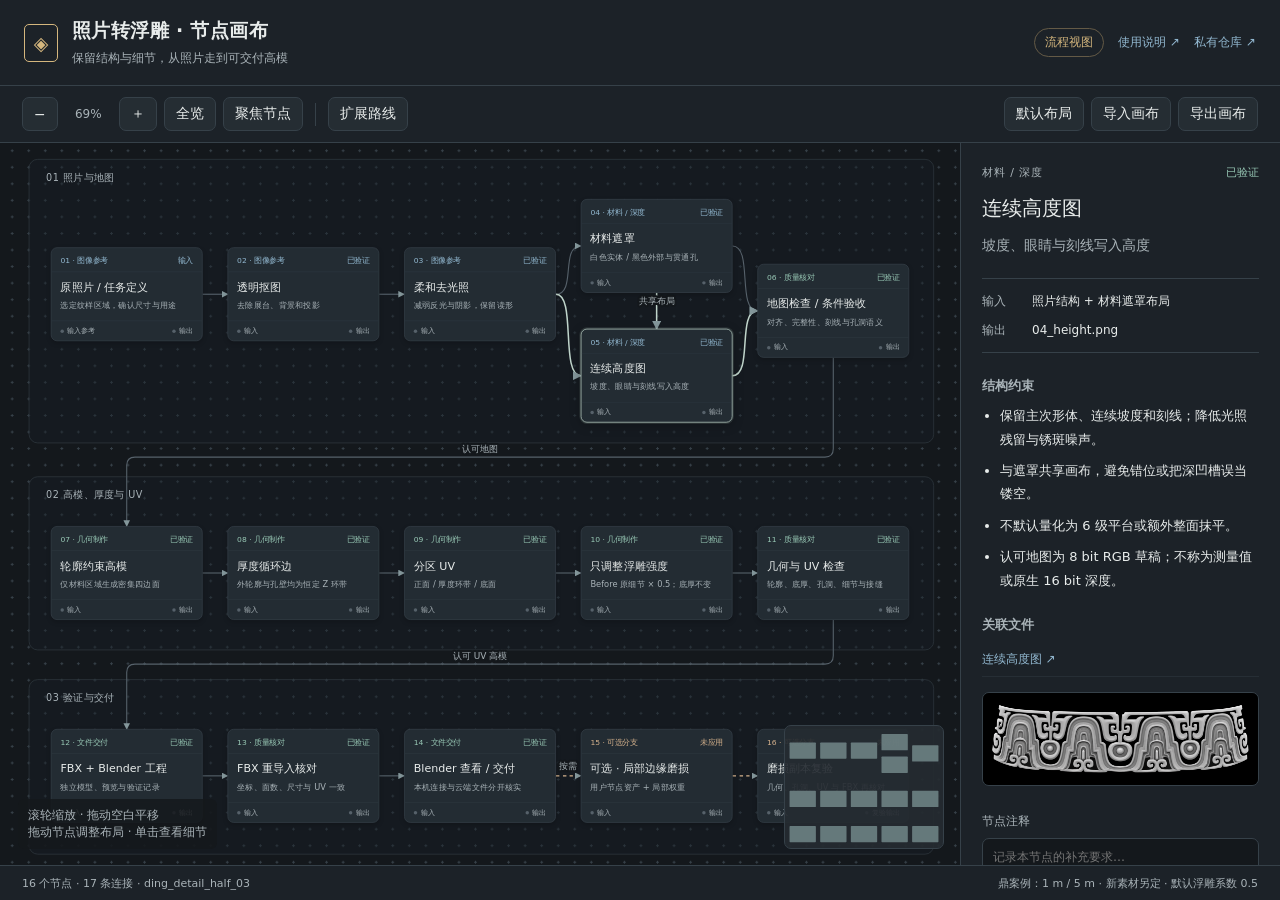
==== canvas/index.html @ 5a6e766a "Add editable node canvas for the ornament workflow" ====
<!doctype html>
<html lang="zh-CN">
<head>
<meta charset="utf-8">
<meta name="viewport" content="width=device-width,initial-scale=1">
<title>照片转浮雕 · 节点画布</title>
<style>
:root{color-scheme:dark;--bg:#14181c;--panel:#1c2228;--card:#232c33;--line:#56616a;--text:#e8eceb;--muted:#a9b3b8;--border:#364149;--accent:#d5b77e;--image:#92b8d0;--mesh:#98c8b5;--optional:#d4b18c;--focus:#bfd4ca;font-family:Inter,"Microsoft YaHei",system-ui,sans-serif;font-size:14px}
*{box-sizing:border-box}body{margin:0;background:var(--bg);color:var(--text)}button,input,textarea{font:inherit}button,a,input,textarea{outline-offset:4px}button{color:inherit;cursor:pointer;background:#252d33;border:1px solid var(--border);border-radius:7px;min-height:34px;padding:6px 11px}button:hover{background:#34414a}button:disabled{opacity:.45;cursor:default}button.active{color:var(--bg);background:var(--accent);border-color:var(--accent)}a{color:var(--image);text-decoration:none}a:hover{text-decoration:underline}h1,h2,h3,p{margin:0}h1{font-size:19px;font-weight:600;letter-spacing:.02em}h2{font-size:20px;font-weight:500;line-height:1.5}h3{font-size:13px;font-weight:600;color:var(--muted);margin:24px 0 9px}header{min-height:84px;padding:18px 24px;display:flex;align-items:center;justify-content:space-between;gap:20px;border-bottom:1px solid var(--border);background:var(--panel)}.identity{display:flex;align-items:center;gap:14px}.mark{width:34px;height:38px;border:1px solid var(--accent);display:grid;place-items:center;color:var(--accent);font-size:19px;border-radius:5px}.subtitle{margin-top:6px;font-size:12px;color:var(--muted)}.header-links{display:flex;gap:14px;align-items:center;font-size:12px}.mode{color:var(--accent);border:1px solid #645a46;border-radius:20px;padding:5px 10px;white-space:nowrap}.tools{min-height:57px;border-bottom:1px solid var(--border);display:flex;gap:9px;align-items:center;justify-content:space-between;padding:10px 22px;background:var(--panel);flex-wrap:wrap}.toolset{display:flex;gap:7px;align-items:center}.zoom-value{font-variant-numeric:tabular-nums;min-width:47px;text-align:center;color:var(--muted);font-size:12px}.separator{height:23px;width:1px;background:var(--border);margin:0 5px}.legend{display:flex;gap:14px;font-size:12px;color:var(--muted)}.legend span{display:flex;align-items:center;gap:6px}.dot{width:6px;height:6px;border-radius:50%;background:var(--mesh)}.dot.image{background:var(--image)}.dot.optional{background:var(--optional)}main{display:grid;grid-template-columns:minmax(0,1fr) 320px;height:calc(100dvh - 176px);min-height:450px}.viewport{position:relative;overflow:hidden;background-color:var(--bg);background-image:radial-gradient(#364048 1px,transparent 1px);background-size:24px 24px;touch-action:none;cursor:grab}.viewport.panning{cursor:grabbing}.world{position:absolute;left:0;top:0;transform-origin:0 0}.groups,.nodes{position:absolute;inset:0;pointer-events:none}.group{position:absolute;border:1px solid #313a41;border-radius:13px;background:#18202666;pointer-events:none}.group label{position:absolute;left:24px;top:18px;color:var(--muted);letter-spacing:.06em;font-size:14px;font-weight:500}.group[data-scope=future]{border-style:dashed}.edges{overflow:visible;position:absolute;inset:0;pointer-events:none}.edge{fill:none;stroke:var(--line);stroke-width:1.6}.edge.selected{stroke:var(--focus);stroke-width:2.2}.edge.optional{stroke-dasharray:5 5;stroke:var(--optional)}.edge-label{font-size:13px;fill:var(--muted);paint-order:stroke;stroke:var(--bg);stroke-width:6;stroke-linejoin:round}.node{position:absolute;background:var(--card);border:1px solid var(--border);border-radius:9px;pointer-events:auto;cursor:grab;box-shadow:0 3px 8px #0003;user-select:none;overflow:hidden;display:flex;flex-direction:column}.node:hover{border-color:#72838d}.node.selected{border-color:var(--focus);box-shadow:0 0 0 2px #b4d3c324,0 4px 16px #0004}.node:focus-visible{outline:2px solid var(--accent)}.node.dragging{cursor:grabbing}.node-top{display:flex;justify-content:space-between;align-items:center;gap:8px;padding:11px 13px 8px;color:var(--image);font-size:11px;border-bottom:1px solid #3a475055}.node[data-category=mesh] .node-top,.node[data-category=delivery] .node-top,.node[data-category=check] .node-top{color:var(--mesh)}.node[data-category=optional] .node-top{color:var(--optional)}.node[data-category=future] .node-top{color:var(--muted)}.node-title{padding:11px 13px 0;font-size:16px;line-height:1.4;font-weight:500;white-space:nowrap;overflow:hidden;text-overflow:ellipsis}.node-summary{font-size:12px;line-height:1.55;color:var(--muted);padding:6px 13px 11px;overflow:hidden;display:-webkit-box;-webkit-line-clamp:2;-webkit-box-orient:vertical}.ports{margin-top:auto;padding:7px 13px;display:flex;justify-content:space-between;font-size:10px;color:var(--muted);border-top:1px solid #3a475055}.ports span:before{content:"";width:5px;height:5px;display:inline-block;background:var(--line);border-radius:50%;margin-right:5px}.board-hint{position:absolute;bottom:16px;left:18px;font-size:12px;color:var(--muted);padding:8px 10px;background:#14181cd9;border-radius:6px;pointer-events:none}.minimap{position:absolute;bottom:16px;right:16px;width:160px;height:124px;border:1px solid var(--border);border-radius:7px;background:#1c2228e8;cursor:crosshair;overflow:hidden}.minimap svg{width:100%;height:100%}.mini-node{fill:#72898a;opacity:.8}.mini-rect{fill:#e8eceb0a;stroke:var(--accent);stroke-width:3}.empty{display:none;position:absolute;inset:20%;align-items:center;justify-content:center;font-size:16px;color:var(--muted)}aside{border-left:1px solid var(--border);background:var(--panel);overflow:auto;padding:22px 21px}.panel-header{display:flex;align-items:center;justify-content:space-between;gap:10px;margin-bottom:13px}.panel-overline{font-size:11px;letter-spacing:.08em;color:var(--muted)}.panel-status{font-size:11px;color:var(--mesh)}.panel-summary{margin-top:10px;color:var(--muted);line-height:1.75}.io{margin-top:20px;padding:12px 0;border-top:1px solid var(--border);border-bottom:1px solid var(--border);display:grid;grid-template-columns:38px 1fr;gap:9px 12px;font-size:12px;line-height:1.7}.io dt{color:var(--muted)}.io dd{margin:0}.rules{margin:0;padding-left:18px;font-size:13px;line-height:1.8}.rules li+li{margin-top:8px}.params{display:grid;grid-template-columns:1fr auto;gap:10px 12px;font-size:12px;line-height:1.4}.params span:nth-child(odd){color:var(--muted)}.params span:nth-child(even){font-variant-numeric:tabular-nums}.command{width:100%;padding:12px;background:var(--bg);border:1px solid var(--border);border-radius:7px;white-space:pre-wrap;overflow-wrap:anywhere;font:11px/1.7 ui-monospace,Consolas,monospace;color:var(--text)}.copy{margin-top:8px;width:100%;font-size:12px}.asset{display:block;font-size:12px;padding:8px 0;border-bottom:1px solid #36414966}.preview{margin-top:15px;width:100%;max-height:180px;object-fit:contain;background:var(--bg);border:1px solid var(--border);border-radius:7px}.note-label{display:block;margin-top:24px;color:var(--muted);font-size:12px}.note{width:100%;min-height:75px;padding:9px 10px;margin-top:8px;border:1px solid var(--border);border-radius:7px;background:var(--bg);color:var(--text);resize:vertical;line-height:1.6;font-size:12px}.local-hint{font-size:11px;color:var(--muted);line-height:1.6;margin-top:7px}footer{height:35px;display:flex;justify-content:space-between;align-items:center;padding:0 22px;color:var(--muted);border-top:1px solid var(--border);font-size:11px;background:var(--panel);gap:14px}.toast{position:fixed;bottom:50px;left:50%;transform:translateX(-50%);padding:10px 18px;border-radius:7px;background:var(--text);color:var(--bg);font-size:12px;z-index:20;display:none}.mobile-panel-toggle{display:none}.hidden{display:none!important}.error{color:#efbdac}
@media(max-width:1000px){main{grid-template-columns:minmax(0,1fr) 285px}.tools{padding:10px 14px}.legend{display:none}header{padding:16px}.header-links>a{display:none}}
@media(max-width:720px){h1{font-size:17px}.subtitle{max-width:270px;line-height:1.6}.mode{display:none}header{min-height:90px}.tools{gap:8px}.toolset{gap:5px;flex-wrap:wrap}.toolset button{padding:5px 9px;font-size:12px}.separator{margin:0 1px}.mobile-panel-toggle{display:block}main{display:block;height:calc(100dvh - 220px);min-height:420px}.viewport{height:100%}aside{display:none;position:fixed;right:0;top:145px;bottom:35px;z-index:10;width:min(320px,90vw);box-shadow:-10px 0 25px #0005}body.show-panel aside{display:block}.minimap{width:120px;height:92px}.board-hint{max-width:175px;font-size:11px;bottom:12px;left:12px}footer span:last-child{display:none}}
</style>
<style>
body{height:100dvh;display:flex;flex-direction:column;overflow:hidden}header,.tools,footer{flex-shrink:0}main{position:relative;flex:1;height:auto;min-height:0}
@media(max-width:720px){main{height:auto;min-height:0}aside{position:absolute;top:0;bottom:0}}
</style>
</head>
<body>
<header>
  <div class="identity"><div class="mark" aria-hidden="true">◈</div><div><h1>照片转浮雕 · 节点画布</h1><p class="subtitle">保留结构与细节，从照片走到可交付高模</p></div></div>
  <div class="header-links"><span class="mode">流程视图</span><a href="../README.md">使用说明 ↗</a><a href="https://github.com/42-ghx/photo-to-ornament-workflow" target="_blank" rel="noopener">私有仓库 ↗</a></div>
</header>
<div class="tools">
  <div class="toolset"><button id="zoom-out" aria-label="缩小">−</button><output class="zoom-value" id="zoom">100%</output><button id="zoom-in" aria-label="放大">＋</button><button id="fit">全览</button><button id="focus">聚焦节点</button><span class="separator"></span><button id="future" aria-pressed="false">扩展路线</button></div>
  <div class="toolset"><button id="default-layout">默认布局</button><button id="import">导入画布</button><button id="export-canvas">导出画布</button><button class="mobile-panel-toggle" id="panel-toggle" aria-expanded="false">节点详情</button></div>
</div>
<main>
 <section id="viewport" class="viewport" aria-label="工作流节点画布，可拖动节点，滚轮缩放，拖动画布平移" tabindex="0">
   <div id="world" class="world"><div id="groups" class="groups"></div><svg id="edges" class="edges" width="1800" height="1200" aria-label="步骤之间的依赖关系"><defs><marker id="arrow" viewBox="0 0 8 8" refX="7" refY="4" markerWidth="6" markerHeight="6" orient="auto-start-reverse"><path d="M 0 0 L 8 4 L 0 8 z" fill="#84979b"/></marker></defs><g id="edge-paths"></g></svg><div id="nodes" class="nodes"></div></div>
   <div class="board-hint">滚轮缩放 · 拖动空白平移<br>拖动节点调整布局 · 单击查看细节</div>
   <div class="minimap" id="minimap" aria-label="画布缩略图，点击定位"><svg id="mini-svg" viewBox="0 0 1400 1060" aria-hidden="true"></svg></div>
 </section>
 <aside aria-label="所选节点详情"><div id="details"></div><label class="note-label" for="note">节点注释</label><textarea id="note" class="note" placeholder="记录本节点的补充要求…"></textarea><p class="local-hint">布局与注释仅保存在当前浏览器。导出 .canvas 后可在支持 JSON Canvas 的工具中编辑；不会自动提交或运行模型。</p></aside>
</main>
<footer><span id="counts">节点画布</span><span>鼎案例：1 m / 5 m · 新素材另定 · 默认浮雕系数 0.5</span></footer>
<div class="toast" id="toast" role="status" aria-live="polite"></div>
<input id="import-file" type="file" accept=".canvas,.json,application/json" hidden>
<script id="workflow-data" type="application/json">{"schema_version":"1.0","title":"照片 → 镂空纹样高模","accepted_state":"ding_detail_half_03","case_note":"鼎案例：1 m / 5 m；新素材的尺寸与观看距离另定","groups":[{"id":"image-group","label":"01  照片与地图","x":12,"y":0,"width":1312,"height":412},{"id":"mesh-group","label":"02  高模、厚度与 UV","x":12,"y":460,"width":1312,"height":252},{"id":"delivery-group","label":"03  验证与交付","x":12,"y":754,"width":1312,"height":254},{"id":"future-group","label":"扩展路线 · 尚需单独验收","x":1370,"y":0,"width":280,"height":1008,"scope":"future"}],"nodes":[{"id":"photo","title":"原照片 / 任务定义","summary":"选定纹样区域，确认尺寸与用途","category":"image","status":"输入","x":44,"y":128,"width":220,"height":136,"input":"器物照片、尺寸、观看距离、背面要求","output":"结构依据与本次制作范围","rules":["本流程交付独立纹样浮雕，不等同于整件器物重建。","鼎案例宽 1 m、观看 5 m；新素材另定参数。","单张照片不能准确测出隐藏面或考古深度。"],"params":[["案例宽度","1 m"],["观看距离","5 m"],["最终版本","ding_detail_half_03"]],"assets":[["鼎案例原照片","cases/ding/source_photo.png"]],"preview":"cases/ding/source_photo.png"},{"id":"cutout","title":"透明抠图","summary":"去除展台、背景和投影","category":"image","status":"已验证","x":300,"y":128,"width":220,"height":136,"input":"原照片","output":"透明背景参考 PNG","rules":["保持可见结构、视角、真实开口与轮廓。","使用当前任务实际可用的图像编辑工具。"],"assets":[["认可抠图","cases/ding/maps/01_cutout.png"],["图像提示词",".agents/skills/photo-to-ornament/references/ding_prompts.json"]],"preview":"cases/ding/maps/01_cutout.png"},{"id":"delight","title":"柔和去光照","summary":"减弱反光与阴影，保留读形","category":"image","status":"已验证","x":556,"y":128,"width":220,"height":136,"input":"抠图参考","output":"弱光照结构参考 PNG","rules":["不能将博物馆灯光、锈色或 AO 直接解释为深度。","保留读形明暗，不宣称为测量反照率。"],"assets":[["认可去光照参考","cases/ding/maps/02_soft_delight.png"]],"preview":"cases/ding/maps/02_soft_delight.png"},{"id":"mask","title":"材料遮罩","summary":"白色实体 / 黑色外部与贯通孔","category":"map","status":"已验证","x":812,"y":58,"width":220,"height":136,"input":"原照片 + 弱光照参考","output":"03_material_mask.png","rules":["遮罩只定义材料存在，不用来删除刻线、眼眶或凹槽。","指定镂空是装饰重建选择，不声称照片本身存在这些贯通孔。","保持完整轮廓、连接与必要支撑，不添加矩形背板。"],"assets":[["材料遮罩","cases/ding/maps/03_material_mask.png"]],"preview":"cases/ding/maps/03_material_mask.png"},{"id":"height","title":"连续高度图","summary":"坡度、眼睛与刻线写入高度","category":"map","status":"已验证","x":812,"y":246,"width":220,"height":136,"input":"照片结构 + 材料遮罩布局","output":"04_height.png","rules":["保留主次形体、连续坡度和刻线；降低光照残留与锈斑噪声。","与遮罩共享画布，避免错位或把深凹槽误当镂空。","不默认量化为 6 级平台或额外整面抹平。","认可地图为 8 bit RGB 草稿；不称为测量值或原生 16 bit 深度。"],"assets":[["连续高度图","cases/ding/maps/04_height.png"]],"preview":"cases/ding/maps/04_height.png"},{"id":"map-check","title":"地图检查 / 条件验收","summary":"对齐、完整性、刻线与孔洞语义","category":"check","status":"已验证","x":1068,"y":152,"width":220,"height":136,"input":"材料遮罩 + 连续高度图","output":"可用于几何采样的认可地图","rules":["检查眼睛等关键特征在参考观看距离可读。","用户要求先看图时停在此处；已要求建模时直接继续。","新素材按原图重新分析，不套用鼎的具体纹样形状。"],"assets":[["工作原则",".agents/skills/photo-to-ornament/SKILL.md"]]},{"id":"highpoly","title":"轮廓约束高模","summary":"仅材料区域生成密集四边面","category":"mesh","status":"已验证","x":44,"y":532,"width":220,"height":136,"input":"认可材料遮罩 + 连续高度","output":"高密度正面、轮廓内底面","rules":["轮廓约束三角化后细分为四边面；目标是静态高模采样。","白区实体、黑区贯通；底面仅在材料足迹内封闭。","保留认可 Before 的采样，不增加几何平滑。","同一次 build_quad_uv.py 调用同时完成高模、侧壁和 UV。"],"params":[["案例采样面积","6e-7 m²"],["Before 底厚","12.85 mm"],["Before 起伏","22.15 mm"],["案例面数","2,958,074 四边面"]],"command":"python .agents/skills/photo-to-ornament/scripts/build_quad_uv.py --maps cases/ding/maps --out runs/ding/rebuilt_before --width-m 1 --base-m 0.01285 --relief-m 0.02215 --area 6e-7 --wall-layers 16","assets":[["建模说明",".agents/skills/photo-to-ornament/references/geometry.md"],["Before 验收","cases/ding/mesh_before/mesh_checks.json"]]},{"id":"walls","title":"厚度循环边","summary":"外轮廓与孔壁均为恒定 Z 环带","category":"mesh","status":"已验证","x":300,"y":532,"width":220,"height":136,"input":"材料边界 + 基础厚度","output":"平稳厚度侧壁与横向循环边","rules":["侧壁不能跟着正面小起伏形成整条波浪。","外轮廓和贯通孔的内壁都需要环带。","当前方案保留厚度结构，不做再次体素化。"],"params":[["厚度分层","16 层"],["恒定高度位置","17 个"],["贯通孔","13 处（本例）"]],"assets":[["侧壁循环边预览","cases/ding/accepted/side_loops.png"]],"preview":"cases/ding/accepted/side_loops.png"},{"id":"uv","title":"分区 UV","summary":"正面 / 厚度环带 / 底面","category":"mesh","status":"已验证","x":556,"y":532,"width":220,"height":136,"input":"完整四边面与循环边","output":"UV_Main、UV 岛与接缝","rules":["厚度按每条横向循环边分带，并添加纵向开口缝。","正面、底面各自分区；所有岛打包到 0–1。","正面采用平面投影，坡面仍有拉伸，不能称为无拉伸 UV。"],"params":[["UV 岛","440（本例）"],["参考分辨率","4096"],["岛间距","4 px（4K）"]],"assets":[["UV 布局","cases/ding/accepted/UV_layout_4096.svg"],["棋盘格检查","cases/ding/accepted/uv_checker.png"]],"preview":"cases/ding/accepted/uv_checker.png"},{"id":"relief","title":"只调整浮雕强度","summary":"Before 原细节 × 0.5；底厚不变","category":"mesh","status":"已验证","x":812,"y":532,"width":220,"height":136,"input":"认可 Before 数组","output":"保留细节的最终浮雕","rules":["新 Z = 底厚 + 0.5 ×（旧 Z − 底厚）。","只改变正面 Z，保留 XY、侧壁、底面、面索引、UV 和接缝。","始终从认可源版本计算，避免连续减半。","不重新生成地图来完成简单强度调整。"],"params":[["浮雕系数","0.5"],["最终起伏","11.075 mm"],["基础厚度","12.85 mm"],["总高","23.925 mm"]],"command":"python .agents/skills/photo-to-ornament/scripts/scale_relief.py --source cases/ding/mesh_before --out runs/ding/mesh --factor 0.5","assets":[["幅度保真检查","cases/ding/accepted/detail_checks.json"]]},{"id":"geometry-check","title":"几何与 UV 检查","summary":"轮廓、底厚、孔洞、细节与接缝","category":"check","status":"已验证","x":1068,"y":532,"width":220,"height":136,"input":"缩放后的独立高模","output":"可交付的认可几何版本","rules":["对比 Before：轮廓和细节完整，厚度不因浮雕减半而改变。","封闭材料区域检查水密；开放背面按指定边界验收。","本例 4 个材料连通体，不擅自添加桥梁。"],"assets":[["认可数值",".agents/skills/photo-to-ornament/references/accepted_case.json"],["复现验证","VALIDATION.json"]]},{"id":"export","title":"FBX + Blender 工程","summary":"独立模型、预览与验证记录","category":"delivery","status":"已验证","x":44,"y":826,"width":220,"height":136,"input":"高模数组 + UV 数据","output":"FBX、.blend、PNG 预览","rules":["后台 Blender 构造实际几何并导出 FBX，不以贴图掩盖错误。","导出和后续重导入检查在同一 build_scene.py 调用内完成。","完整案例入口 run_case.py 会依序缩放、导出并核对返回结果。","blender 命令需已在 PATH 中可用；否则替换为本机或云端可执行文件的完整路径。"],"command":"blender --factory-startup -b --python .agents/skills/photo-to-ornament/scripts/build_scene.py -- --source runs/ding/mesh --out runs/ding/result","assets":[["最终 FBX","cases/ding/accepted/reproduced/ornament_highpoly.fbx"],["Blender 工程","cases/ding/accepted/reproduced/ornament_highpoly.blend"]],"preview":"cases/ding/accepted/reproduced/01_form.png"},{"id":"roundtrip","title":"FBX 重导入核对","summary":"坐标、面数、尺寸与 UV 一致","category":"check","status":"已验证","x":300,"y":826,"width":220,"height":136,"input":"导出的 FBX","output":"fbx_uv_checks.json + 预览","rules":["只有实际回读通过才称为导出验收完成。","已认可案例回读坐标、UV 与尺寸最大误差为 0。"],"params":[["坐标误差","0 m"],["UV 误差","0"],["尺寸误差","0 m"]],"assets":[["FBX 回读检查","cases/ding/accepted/reproduced/fbx_uv_checks.json"]]},{"id":"blender","title":"Blender 查看 / 交付","summary":"本机连接与云端文件分开核实","category":"delivery","status":"已验证","x":556,"y":826,"width":220,"height":136,"input":"认可 FBX / .blend","output":"可查看、可使用的独立高模","rules":["有实际 Blender MCP 连接才声称自动导入实时场景。","云端后台输出不会自动连接公司电脑的 localhost。","新电脑拉取 Git LFS 资产并按 MIGRATION.md 配置本机软件。"],"command":"python run_case.py --blender \"替换为Blender可执行文件路径\"","assets":[["本机使用说明","MIGRATION.md"],["云端环境说明","CLOUD_SETUP.md"],["认可模型预览","cases/ding/accepted/01_restored_detail.png"]],"preview":"cases/ding/accepted/01_restored_detail.png"},{"id":"wear","title":"可选 · 局部边缘磨损","summary":"用户节点资产 + 局部权重","category":"optional","status":"未应用","x":812,"y":826,"width":220,"height":136,"input":"干净高模 + Edge Damage 资产","output":"另存的程序化磨损副本","rules":["当前认可鼎模型未添加此阶段磨损。","需要 POINT 域 alpha_edge_weight 和 wear_z 权重。","保护眼睛、刻线、循环边、孔洞和 UV；不默认再次体素化或整面模糊。","用户有要求时执行，保留干净版。"],"assets":[["用户磨损资产","assets/Edge Damage Modifer.blend"],["接入说明",".agents/skills/photo-to-ornament/references/wear.md"],["局部磨损脚本",".agents/skills/photo-to-ornament/scripts/contour_damage.py"]]},{"id":"wear-check","title":"磨损副本复验","summary":"几何、孔洞、UV 与 FBX 再核对","category":"optional","status":"未应用","x":1068,"y":826,"width":220,"height":136,"input":"局部磨损副本","output":"单独的磨损 FBX 与 .blend","rules":["检查磨损是否实际生效、是否损坏细节或循环边。","根据背面要求检查水密或开放边界。","导出后重新核对几何与 UV；不把干净版验收复用为磨损验收。"]},{"id":"future-rodin","title":"整器 / 生物 / 盔甲","summary":"Rodin / Hyper3D 的独立生成路线","category":"future","status":"待验收","scope":"future","x":1398,"y":58,"width":224,"height":140,"input":"分部件参考与结构说明","output":"需检查的完整 3D 模型","rules":["当前浮雕路线不依赖 Rodin。","生成质量、遮挡结构、拓扑与 UV 需单独验证。","API / OAuth 在对应执行环境授权，凭证不写进画布或 Git。"]},{"id":"future-uv","title":"指定 UV 内生成纹样","summary":"输入 UV 材料区域并约束布局","category":"future","status":"待验收","scope":"future","x":1398,"y":246,"width":224,"height":140,"input":"UV 遮罩 + 纹样照片","output":"UV 内的材料遮罩与高度","rules":["当前案例未提供 UV 模板，此分支尚未验收。","需检查跨岛对齐、边缘留白与接缝连续性。"]},{"id":"future-pbr","title":"PBR / Substance Painter","summary":"材质通道、烘焙与模板导出","category":"future","status":"待验收","scope":"future","x":1398,"y":434,"width":224,"height":140,"input":"模型、UV、材质参考","output":"需验证的 PBR 通道与 Painter 工程","rules":["整模型贴图和自动导入尚未固化。","不能把去光照参考当作已完成 PBR 材质。"]},{"id":"future-md","title":"MD 工业纸样 / 布料","summary":"可裁剪缝制纸样与真实模拟","category":"future","status":"暂缓","scope":"future","x":1398,"y":622,"width":224,"height":140,"input":"服装设计、人体与工艺","output":"工业纸样与 MD 布料模拟","rules":["用户已暂缓该路线，尚未实现与验收。","图片褶皱编辑不能代替真实布料模拟。"]},{"id":"future-hair","title":"毛发插片贴图 / Mesh","summary":"毛束通道与插片布局","category":"future","status":"待验收","scope":"future","x":1398,"y":810,"width":224,"height":140,"input":"毛发参考、目标预算","output":"插片贴图与插片 Mesh","rules":["尚未固化，需单独定义透明、法线、颜色等通道与 Mesh 验收。"]}],"edges":[{"id":"e01","fromNode":"photo","fromSide":"right","toNode":"cutout","toSide":"left"},{"id":"e02","fromNode":"cutout","fromSide":"right","toNode":"delight","toSide":"left"},{"id":"e03","fromNode":"delight","fromSide":"right","toNode":"mask","toSide":"left"},{"id":"e04","fromNode":"delight","fromSide":"right","toNode":"height","toSide":"left"},{"id":"e05","fromNode":"mask","fromSide":"right","toNode":"map-check","toSide":"left"},{"id":"e06","fromNode":"height","fromSide":"right","toNode":"map-check","toSide":"left"},{"id":"e07","fromNode":"map-check","fromSide":"bottom","toNode":"highpoly","toSide":"top","label":"认可地图","routeY":432},{"id":"e08","fromNode":"highpoly","fromSide":"right","toNode":"walls","toSide":"left"},{"id":"e09","fromNode":"walls","fromSide":"right","toNode":"uv","toSide":"left"},{"id":"e10","fromNode":"uv","fromSide":"right","toNode":"relief","toSide":"left"},{"id":"e11","fromNode":"relief","fromSide":"right","toNode":"geometry-check","toSide":"left"},{"id":"e12","fromNode":"geometry-check","fromSide":"bottom","toNode":"export","toSide":"top","label":"认可 UV 高模","routeY":732},{"id":"e13","fromNode":"export","fromSide":"right","toNode":"roundtrip","toSide":"left"},{"id":"e14","fromNode":"roundtrip","fromSide":"right","toNode":"blender","toSide":"left"},{"id":"e15","fromNode":"blender","fromSide":"right","toNode":"wear","toSide":"left","label":"按需","optional":true},{"id":"e16","fromNode":"wear","fromSide":"right","toNode":"wear-check","toSide":"left","optional":true},{"id":"e17","fromNode":"mask","fromSide":"bottom","toNode":"height","toSide":"top","label":"共享布局"}],"revision":"1.0.0"}</script>
<script>
(()=>{
'use strict';
const $=id=>document.getElementById(id),NS='http://www.w3.org/2000/svg';
const source=JSON.parse($('workflow-data').textContent),initial=structuredClone(source);
const categories={image:'图像参考',map:'材料 / 深度',mesh:'几何制作',check:'质量核对',delivery:'文件交付',optional:'可选分支',future:'扩展路线',note:'注释'};
let model=structuredClone(source),selected='height',showFuture=false,view={x:0,y:0,z:1},drag=null,toastTimer=null;
const storageKey='ornament-workflow-canvas-'+(source.revision||'legacy');
try{const saved=JSON.parse(localStorage.getItem(storageKey)||'null');if(saved?.canvas){model=parseCanvas(saved.canvas);if(!model.nodes.some(n=>n.id===selected))selected=model.nodes[0].id;}}catch(e){}
const visible=n=>showFuture||n.scope!=='future';
const visibleNodes=()=>model.nodes.filter(visible);
const selectedNode=()=>model.nodes.find(n=>n.id===selected);
function el(tag,text,cls){const e=document.createElement(tag);if(text!==undefined)e.textContent=text;if(cls)e.className=cls;return e;}
function svg(tag,attrs={}){const e=document.createElementNS(NS,tag);for(const[k,v]of Object.entries(attrs))e.setAttribute(k,String(v));return e;}
function notify(text){clearTimeout(toastTimer);$('toast').textContent=text;$('toast').style.display='block';toastTimer=setTimeout(()=>$('toast').style.display='none',2600);}
function save(){try{localStorage.setItem(storageKey,JSON.stringify({canvas:exportData()}));}catch(e){notify('浏览器未允许保存；可以导出画布保留修改');}}
function bounds(){const ns=visibleNodes();if(!ns.length)return{x:0,y:0,w:500,h:400};return{x:Math.min(...ns.map(n=>n.x))-38,y:Math.min(...ns.map(n=>n.y))-58,w:Math.max(...ns.map(n=>n.x+n.width))-Math.min(...ns.map(n=>n.x))+76,h:Math.max(...ns.map(n=>n.y+n.height))-Math.min(...ns.map(n=>n.y))+96};}
function transform(){ $('world').style.transform=`translate(${view.x}px,${view.y}px) scale(${view.z})`;$('zoom').textContent=Math.round(view.z*100)+'%';$('viewport').style.backgroundSize=(24*view.z)+'px '+(24*view.z)+'px';$('viewport').style.backgroundPosition=view.x+'px '+view.y+'px';drawMini();}
function fit(){const b=bounds(),r=$('viewport').getBoundingClientRect();view.z=Math.min(1,(r.width-36)/b.w,(r.height-32)/b.h);view.z=Math.max(.2,view.z);view.x=(r.width-b.w*view.z)/2-b.x*view.z;view.y=(r.height-b.h*view.z)/2-b.y*view.z;transform();}
function zoomAt(factor,cx,cy){const z=Math.min(2.4,Math.max(.2,view.z*factor)),ratio=z/view.z;view.x=cx-(cx-view.x)*ratio;view.y=cy-(cy-view.y)*ratio;view.z=z;transform();}
function focus(){const n=selectedNode();if(!n||!visible(n))return;const r=$('viewport').getBoundingClientRect();view.z=Math.min(1.1,(r.width-50)/(n.width+100));view.x=r.width/2-(n.x+n.width/2)*view.z;view.y=r.height/2-(n.y+n.height/2)*view.z;transform();}
function position(n,side){if(side==='left')return[n.x,n.y+n.height/2];if(side==='top')return[n.x+n.width/2,n.y];if(side==='bottom')return[n.x+n.width/2,n.y+n.height];return[n.x+n.width,n.y+n.height/2];}
function pathFor(edge){const a=model.nodes.find(n=>n.id===edge.fromNode),b=model.nodes.find(n=>n.id===edge.toNode);if(!a||!b||!visible(a)||!visible(b))return null;const p=position(a,edge.fromSide||'right'),q=position(b,edge.toSide||'left');let d,label;
if(Number.isFinite(edge.routeY)&&edge.fromSide==='bottom'&&edge.toSide==='top'){const y=Math.max(p[1]+24,Math.min(q[1]-24,edge.routeY)),r=12,s=q[0]>=p[0]?1:-1;d=`M ${p[0]} ${p[1]} L ${p[0]} ${y-r} Q ${p[0]} ${y} ${p[0]+s*r} ${y} L ${q[0]-s*r} ${y} Q ${q[0]} ${y} ${q[0]} ${y+r} L ${q[0]} ${q[1]}`;label=[(p[0]+q[0])/2,y-8];}
else{const h=Math.max(30,Math.abs(q[0]-p[0])*.48),from=edge.fromSide||'right',to=edge.toSide||'left';const vec=s=>s==='left'?[-1,0]:s==='top'?[0,-1]:s==='bottom'?[0,1]:[1,0],v1=vec(from),v2=vec(to);d=`M ${p[0]} ${p[1]} C ${p[0]+v1[0]*h} ${p[1]+v1[1]*h}, ${q[0]+v2[0]*h} ${q[1]+v2[1]*h}, ${q[0]} ${q[1]}`;label=[(p[0]+q[0])/2,(p[1]+q[1])/2-10];}return{d,label};}
function drawEdges(){const g=$('edge-paths');g.replaceChildren();for(const e of model.edges){const p=pathFor(e);if(!p)continue;const line=svg('path',{d:p.d,class:'edge'+(e.optional?' optional':'')+([e.fromNode,e.toNode].includes(selected)?' selected':''),'marker-end':'url(#arrow)'});g.append(line);if(e.label){const label=svg('text',{x:p.label[0],y:p.label[1],'text-anchor':'middle',class:'edge-label'});label.textContent=e.label;g.append(label);}}}
function drawGroups(){const layer=$('groups');layer.replaceChildren();for(const g of model.groups||[]){if(!visible(g))continue;const box=el('div',undefined,'group');box.dataset.scope=g.scope||'main';Object.assign(box.style,{left:g.x+'px',top:g.y+'px',width:g.width+'px',height:g.height+'px'});box.append(el('label',g.label));layer.append(box);}}
function drawNodes(){const layer=$('nodes');layer.replaceChildren();visibleNodes().forEach((n,index)=>{const card=el('div',undefined,'node'+(n.id===selected?' selected':''));card.dataset.id=n.id;card.dataset.category=n.category||'note';card.tabIndex=0;card.setAttribute('role','button');card.setAttribute('aria-label',n.title+'，'+n.status+'，按回车查看');Object.assign(card.style,{left:n.x+'px',top:n.y+'px',width:n.width+'px',height:n.height+'px'});const top=el('div',undefined,'node-top');top.append(el('span',String(index+1).padStart(2,'0')+' · '+(categories[n.category]||'注释')),el('span',n.status||'注释'));const title=el('div',n.title,'node-title');title.title=n.title;const summary=el('div',n.summary,'node-summary');summary.title=n.summary;const ports=el('div',undefined,'ports');ports.append(el('span',n.id==='photo'?'输入参考':'输入'),el('span',n.id==='wear-check'?'复验输出':'输出'));card.append(top,title,summary,ports);card.addEventListener('keydown',e=>{if(e.key==='Enter'||e.key===' '){e.preventDefault();select(n.id);}});layer.append(card);});$('counts').textContent=`${visibleNodes().length} 个节点 · ${model.edges.filter(e=>visible(model.nodes.find(n=>n.id===e.fromNode)||{})&&visible(model.nodes.find(n=>n.id===e.toNode)||{})).length} 条连接 · `+initial.accepted_state;}
function drawMini(){const b=bounds(),s=$('mini-svg');s.setAttribute('viewBox',`${b.x} ${b.y} ${b.w} ${b.h}`);s.replaceChildren();for(const n of visibleNodes())s.append(svg('rect',{x:n.x,y:n.y,width:n.width,height:n.height,rx:6,class:'mini-node'}));const r=$('viewport').getBoundingClientRect();s.append(svg('rect',{x:-view.x/view.z,y:-view.y/view.z,width:r.width/view.z,height:r.height/view.z,class:'mini-rect'}));}
function assetURL(path){if(typeof path!=='string'||path.includes('..')||path.startsWith('/')||/^[a-z]+:/i.test(path))return null;return'../'+path;}
function renderDetails(){const n=selectedNode(),d=$('details');d.replaceChildren();if(!n){d.append(el('p','请选择节点'));return;}const head=el('div',undefined,'panel-header');head.append(el('span',categories[n.category]||'注释','panel-overline'),el('span',n.status||'注释','panel-status'));d.append(head,el('h2',n.title),el('p',n.summary,'panel-summary'));const io=el('dl',undefined,'io');io.append(el('dt','输入'),el('dd',n.input||'—'),el('dt','输出'),el('dd',n.output||'—'));d.append(io);
if(n.rules&&n.rules.length){d.append(el('h3','结构约束'));const list=el('ul',undefined,'rules');n.rules.forEach(r=>list.append(el('li',r)));d.append(list);}if(n.params&&n.params.length){d.append(el('h3','已验案例参数'));const params=el('div',undefined,'params');n.params.forEach(p=>params.append(el('span',p[0]),el('span',p[1])));d.append(params);}
if(n.command){d.append(el('h3','执行命令'));const code=el('pre',n.command,'command');d.append(code);const copy=el('button','复制命令','copy');copy.type='button';copy.addEventListener('click',async()=>{try{await navigator.clipboard.writeText(n.command);notify('命令已复制；请在项目执行环境运行');}catch(e){const range=document.createRange();range.selectNodeContents(code);const selection=window.getSelection();selection.removeAllRanges();selection.addRange(range);notify('已选中命令，请按 Ctrl / Cmd + C');}});d.append(copy);}
if(n.assets&&n.assets.length){d.append(el('h3','关联文件'));for(const[name,path]of n.assets){const url=assetURL(path);if(!url)continue;const a=el('a',name+' ↗','asset');a.href=url;a.target='_blank';a.rel='noopener';d.append(a);}}
if(n.preview&&assetURL(n.preview)){const image=el('img',undefined,'preview');image.src=assetURL(n.preview);image.alt=n.title+' 的认可参考';image.loading='lazy';image.addEventListener('error',()=>image.remove());d.append(image);} $('note').value=n.note||'';}
function select(id){selected=id;document.querySelectorAll('.node').forEach(n=>n.classList.toggle('selected',n.dataset.id===id));drawEdges();renderDetails();}
function render(){drawGroups();drawNodes();drawEdges();renderDetails();transform();}
$('note').addEventListener('input',()=>{const n=selectedNode();if(n){n.note=$('note').value.slice(0,8000);save();}});
$('viewport').addEventListener('wheel',e=>{e.preventDefault();const r=$('viewport').getBoundingClientRect();zoomAt(Math.exp(-e.deltaY*.001),e.clientX-r.left,e.clientY-r.top);},{passive:false});
$('viewport').addEventListener('pointerdown',e=>{if(e.button!==0||e.target.closest('#minimap'))return;const card=e.target.closest('.node');if(card){const n=model.nodes.find(n=>n.id===card.dataset.id);select(n.id);drag={type:'node',id:n.id,startX:e.clientX,startY:e.clientY,x:n.x,y:n.y};card.classList.add('dragging');}else{drag={type:'pan',startX:e.clientX,startY:e.clientY,x:view.x,y:view.y};$('viewport').classList.add('panning');}$('viewport').setPointerCapture(e.pointerId);});
$('viewport').addEventListener('pointermove',e=>{if(!drag)return;const dx=e.clientX-drag.startX,dy=e.clientY-drag.startY;if(drag.type==='pan'){view.x=drag.x+dx;view.y=drag.y+dy;transform();}else{const n=model.nodes.find(n=>n.id===drag.id);n.x=Math.round(drag.x+dx/view.z);n.y=Math.round(drag.y+dy/view.z);const card=document.querySelector(`.node[data-id="${CSS.escape(n.id)}"]`);card.style.left=n.x+'px';card.style.top=n.y+'px';drawEdges();drawMini();}});
function endDrag(){if(drag&&drag.type==='node')save();drag=null;$('viewport').classList.remove('panning');document.querySelectorAll('.dragging').forEach(n=>n.classList.remove('dragging'));}
$('viewport').addEventListener('pointerup',endDrag);$('viewport').addEventListener('pointercancel',endDrag);
$('zoom-in').addEventListener('click',()=>{const r=$('viewport').getBoundingClientRect();zoomAt(1.2,r.width/2,r.height/2);});$('zoom-out').addEventListener('click',()=>{const r=$('viewport').getBoundingClientRect();zoomAt(1/1.2,r.width/2,r.height/2);});$('fit').addEventListener('click',fit);$('focus').addEventListener('click',focus);
$('future').addEventListener('click',()=>{showFuture=!showFuture;$('future').setAttribute('aria-pressed',String(showFuture));$('future').classList.toggle('active',showFuture);if(!showFuture&&selectedNode()?.scope==='future')selected='height';render();fit();});
$('default-layout').addEventListener('click',()=>{for(const n of model.nodes){const original=initial.nodes.find(o=>o.id===n.id);if(original){n.x=original.x;n.y=original.y;}}save();render();fit();notify('已恢复内置节点位置；注释保留');});
$('panel-toggle').addEventListener('click',()=>{const open=document.body.classList.toggle('show-panel');$('panel-toggle').setAttribute('aria-expanded',String(open));});
$('minimap').addEventListener('pointerdown',e=>{e.stopPropagation();const b=bounds(),r=$('mini-svg').getBoundingClientRect(),scale=Math.min(r.width/b.w,r.height/b.h),ox=(r.width-b.w*scale)/2,oy=(r.height-b.h*scale)/2,x=b.x+(e.clientX-r.left-ox)/scale,y=b.y+(e.clientY-r.top-oy)/scale,vr=$('viewport').getBoundingClientRect();view.x=vr.width/2-x*view.z;view.y=vr.height/2-y*view.z;transform();});
function canvasText(n){let text=`## ${n.title}\n\n${n.summary}\n\n**状态：${n.status||'注释'}**\n\n输入：${n.input||'—'}\n\n输出：${n.output||'—'}`;if(n.rules?.length)text+='\n\n'+n.rules.map(r=>'- '+r).join('\n');if(n.params?.length)text+='\n\n'+n.params.map(p=>`${p[0]}：${p[1]}`).join('\n\n');if(n.command)text+='\n\n```sh\n'+n.command+'\n```';if(n.note)text+='\n\n<!-- ornament-note -->\n'+n.note;return text;}
function exportData(){return{nodes:[...(model.groups||[]).map(g=>({id:g.id,type:'group',x:Math.round(g.x),y:Math.round(g.y),width:g.width,height:g.height,label:g.label})),...model.nodes.map(n=>({id:n.id,type:'text',x:Math.round(n.x),y:Math.round(n.y),width:n.width,height:n.height,text:canvasText(n),color:n.category==='optional'?'2':n.category==='future'?'6':n.category==='image'||n.category==='map'?'5':'4'}))],edges:model.edges.map(e=>({id:e.id,fromNode:e.fromNode,fromSide:e.fromSide||'right',toNode:e.toNode,toSide:e.toSide||'left',toEnd:'arrow',...(e.label?{label:e.label}:{})}))};}
$('export-canvas').addEventListener('click',()=>{const blob=new Blob([JSON.stringify(exportData(),null,2)],{type:'application/json'}),url=URL.createObjectURL(blob),link=el('a');link.href=url;link.download='photo-to-ornament.canvas';document.body.append(link);link.click();link.remove();setTimeout(()=>URL.revokeObjectURL(url),3000);notify('画布已导出；模型参数与文件未改变');});
$('import').addEventListener('click',()=>$('import-file').click());
function parseCanvas(data){if(!Array.isArray(data.nodes)||!Array.isArray(data.edges)||data.nodes.length>200||data.edges.length>500)throw Error('需要有效 JSON Canvas nodes / edges');const ids=new Set();const imported=[],groups=[];for(const n of data.nodes){if(typeof n.id!=='string'||ids.has(n.id)||![n.x,n.y,n.width,n.height].every(Number.isFinite)||n.width<=0||n.height<=0||Math.max(Math.abs(n.x),Math.abs(n.y),n.width,n.height)>100000)throw Error('节点 ID、尺寸或位置无效');ids.add(n.id);if(n.type==='group'){groups.push({id:n.id,label:typeof n.label==='string'?n.label:'分组',x:n.x,y:n.y,width:n.width,height:n.height,scope:initial.groups.find(g=>g.id===n.id)?.scope});continue;}if(n.type!=='text'||typeof n.text!=='string')throw Error('当前查看器支持文本与分组节点');const known=initial.nodes.find(o=>o.id===n.id);const node=known?structuredClone(known):{id:n.id,title:n.text.split('\n')[0].replace(/^#+\s*/,''),summary:n.text.slice(0,500),category:'note',status:'导入注释',input:'—',output:'—',rules:[]};Object.assign(node,{x:n.x,y:n.y,width:n.width,height:n.height});const marker='<!-- ornament-note -->';if(n.text.includes(marker))node.note=n.text.split(marker).slice(1).join(marker).trim();imported.push(node);}if(!imported.length)throw Error('画布没有文本节点');const nodeIDs=new Set(imported.map(n=>n.id)),edgeIDs=new Set();const edges=data.edges.map(e=>{if(typeof e.id!=='string'||edgeIDs.has(e.id)||!nodeIDs.has(e.fromNode)||!nodeIDs.has(e.toNode)||!['left','right','top','bottom',undefined].includes(e.fromSide)||!['left','right','top','bottom',undefined].includes(e.toSide))throw Error('连接引用无效');edgeIDs.add(e.id);const known=initial.edges.find(k=>k.id===e.id);return{id:e.id,fromNode:e.fromNode,toNode:e.toNode,fromSide:e.fromSide||'right',toSide:e.toSide||'left',label:typeof e.label==='string'?e.label:'',optional:known?.optional,routeY:known?.routeY};});return{...structuredClone(initial),nodes:imported,groups,edges};}
$('import-file').addEventListener('change',async e=>{const file=e.target.files[0];if(!file)return;try{if(file.size>2*1024*1024)throw Error('画布文件不能超过 2 MB');model=parseCanvas(JSON.parse(await file.text()));selected=model.nodes[0].id;save();render();fit();notify('已导入布局与注释；内置制作约束保持原定义');}catch(error){notify('导入失败：'+error.message);}e.target.value='';});
new ResizeObserver(()=>fit()).observe($('viewport'));
render();requestAnimationFrame(fit);
})();
</script>
</body>
</html>
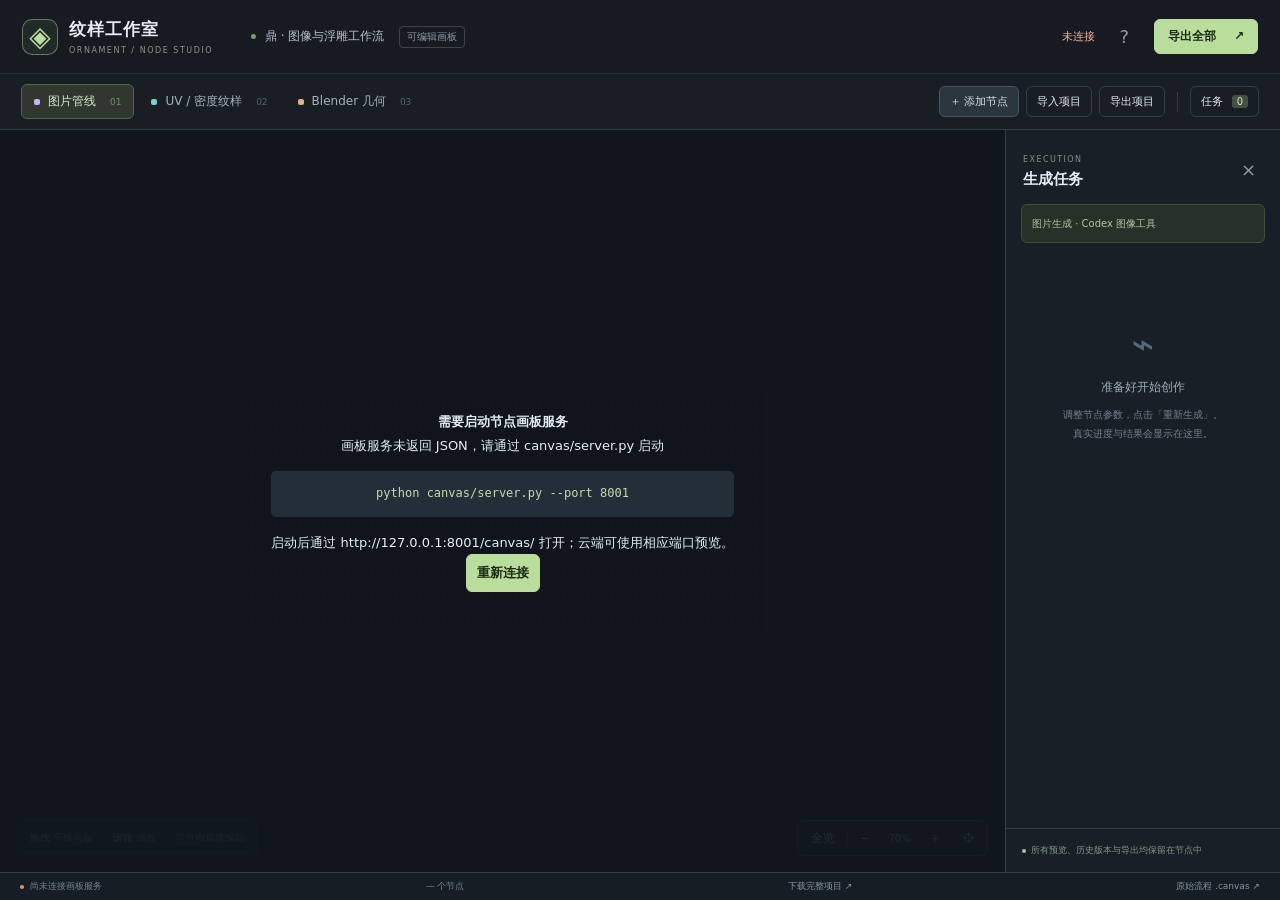
==== commit 597c17d7: "Package editable node studio and complete generated project" ====
--- a/canvas/index.html
+++ b/canvas/index.html
@@ -3,96 +3,36 @@
 <head>
 <meta charset="utf-8">
 <meta name="viewport" content="width=device-width,initial-scale=1">
-<title>照片转浮雕 · 节点画布</title>
-<style>
-:root{color-scheme:dark;--bg:#14181c;--panel:#1c2228;--card:#232c33;--line:#56616a;--text:#e8eceb;--muted:#a9b3b8;--border:#364149;--accent:#d5b77e;--image:#92b8d0;--mesh:#98c8b5;--optional:#d4b18c;--focus:#bfd4ca;font-family:Inter,"Microsoft YaHei",system-ui,sans-serif;font-size:14px}
-*{box-sizing:border-box}body{margin:0;background:var(--bg);color:var(--text)}button,input,textarea{font:inherit}button,a,input,textarea{outline-offset:4px}button{color:inherit;cursor:pointer;background:#252d33;border:1px solid var(--border);border-radius:7px;min-height:34px;padding:6px 11px}button:hover{background:#34414a}button:disabled{opacity:.45;cursor:default}button.active{color:var(--bg);background:var(--accent);border-color:var(--accent)}a{color:var(--image);text-decoration:none}a:hover{text-decoration:underline}h1,h2,h3,p{margin:0}h1{font-size:19px;font-weight:600;letter-spacing:.02em}h2{font-size:20px;font-weight:500;line-height:1.5}h3{font-size:13px;font-weight:600;color:var(--muted);margin:24px 0 9px}header{min-height:84px;padding:18px 24px;display:flex;align-items:center;justify-content:space-between;gap:20px;border-bottom:1px solid var(--border);background:var(--panel)}.identity{display:flex;align-items:center;gap:14px}.mark{width:34px;height:38px;border:1px solid var(--accent);display:grid;place-items:center;color:var(--accent);font-size:19px;border-radius:5px}.subtitle{margin-top:6px;font-size:12px;color:var(--muted)}.header-links{display:flex;gap:14px;align-items:center;font-size:12px}.mode{color:var(--accent);border:1px solid #645a46;border-radius:20px;padding:5px 10px;white-space:nowrap}.tools{min-height:57px;border-bottom:1px solid var(--border);display:flex;gap:9px;align-items:center;justify-content:space-between;padding:10px 22px;background:var(--panel);flex-wrap:wrap}.toolset{display:flex;gap:7px;align-items:center}.zoom-value{font-variant-numeric:tabular-nums;min-width:47px;text-align:center;color:var(--muted);font-size:12px}.separator{height:23px;width:1px;background:var(--border);margin:0 5px}.legend{display:flex;gap:14px;font-size:12px;color:var(--muted)}.legend span{display:flex;align-items:center;gap:6px}.dot{width:6px;height:6px;border-radius:50%;background:var(--mesh)}.dot.image{background:var(--image)}.dot.optional{background:var(--optional)}main{display:grid;grid-template-columns:minmax(0,1fr) 320px;height:calc(100dvh - 176px);min-height:450px}.viewport{position:relative;overflow:hidden;background-color:var(--bg);background-image:radial-gradient(#364048 1px,transparent 1px);background-size:24px 24px;touch-action:none;cursor:grab}.viewport.panning{cursor:grabbing}.world{position:absolute;left:0;top:0;transform-origin:0 0}.groups,.nodes{position:absolute;inset:0;pointer-events:none}.group{position:absolute;border:1px solid #313a41;border-radius:13px;background:#18202666;pointer-events:none}.group label{position:absolute;left:24px;top:18px;color:var(--muted);letter-spacing:.06em;font-size:14px;font-weight:500}.group[data-scope=future]{border-style:dashed}.edges{overflow:visible;position:absolute;inset:0;pointer-events:none}.edge{fill:none;stroke:var(--line);stroke-width:1.6}.edge.selected{stroke:var(--focus);stroke-width:2.2}.edge.optional{stroke-dasharray:5 5;stroke:var(--optional)}.edge-label{font-size:13px;fill:var(--muted);paint-order:stroke;stroke:var(--bg);stroke-width:6;stroke-linejoin:round}.node{position:absolute;background:var(--card);border:1px solid var(--border);border-radius:9px;pointer-events:auto;cursor:grab;box-shadow:0 3px 8px #0003;user-select:none;overflow:hidden;display:flex;flex-direction:column}.node:hover{border-color:#72838d}.node.selected{border-color:var(--focus);box-shadow:0 0 0 2px #b4d3c324,0 4px 16px #0004}.node:focus-visible{outline:2px solid var(--accent)}.node.dragging{cursor:grabbing}.node-top{display:flex;justify-content:space-between;align-items:center;gap:8px;padding:11px 13px 8px;color:var(--image);font-size:11px;border-bottom:1px solid #3a475055}.node[data-category=mesh] .node-top,.node[data-category=delivery] .node-top,.node[data-category=check] .node-top{color:var(--mesh)}.node[data-category=optional] .node-top{color:var(--optional)}.node[data-category=future] .node-top{color:var(--muted)}.node-title{padding:11px 13px 0;font-size:16px;line-height:1.4;font-weight:500;white-space:nowrap;overflow:hidden;text-overflow:ellipsis}.node-summary{font-size:12px;line-height:1.55;color:var(--muted);padding:6px 13px 11px;overflow:hidden;display:-webkit-box;-webkit-line-clamp:2;-webkit-box-orient:vertical}.ports{margin-top:auto;padding:7px 13px;display:flex;justify-content:space-between;font-size:10px;color:var(--muted);border-top:1px solid #3a475055}.ports span:before{content:"";width:5px;height:5px;display:inline-block;background:var(--line);border-radius:50%;margin-right:5px}.board-hint{position:absolute;bottom:16px;left:18px;font-size:12px;color:var(--muted);padding:8px 10px;background:#14181cd9;border-radius:6px;pointer-events:none}.minimap{position:absolute;bottom:16px;right:16px;width:160px;height:124px;border:1px solid var(--border);border-radius:7px;background:#1c2228e8;cursor:crosshair;overflow:hidden}.minimap svg{width:100%;height:100%}.mini-node{fill:#72898a;opacity:.8}.mini-rect{fill:#e8eceb0a;stroke:var(--accent);stroke-width:3}.empty{display:none;position:absolute;inset:20%;align-items:center;justify-content:center;font-size:16px;color:var(--muted)}aside{border-left:1px solid var(--border);background:var(--panel);overflow:auto;padding:22px 21px}.panel-header{display:flex;align-items:center;justify-content:space-between;gap:10px;margin-bottom:13px}.panel-overline{font-size:11px;letter-spacing:.08em;color:var(--muted)}.panel-status{font-size:11px;color:var(--mesh)}.panel-summary{margin-top:10px;color:var(--muted);line-height:1.75}.io{margin-top:20px;padding:12px 0;border-top:1px solid var(--border);border-bottom:1px solid var(--border);display:grid;grid-template-columns:38px 1fr;gap:9px 12px;font-size:12px;line-height:1.7}.io dt{color:var(--muted)}.io dd{margin:0}.rules{margin:0;padding-left:18px;font-size:13px;line-height:1.8}.rules li+li{margin-top:8px}.params{display:grid;grid-template-columns:1fr auto;gap:10px 12px;font-size:12px;line-height:1.4}.params span:nth-child(odd){color:var(--muted)}.params span:nth-child(even){font-variant-numeric:tabular-nums}.command{width:100%;padding:12px;background:var(--bg);border:1px solid var(--border);border-radius:7px;white-space:pre-wrap;overflow-wrap:anywhere;font:11px/1.7 ui-monospace,Consolas,monospace;color:var(--text)}.copy{margin-top:8px;width:100%;font-size:12px}.asset{display:block;font-size:12px;padding:8px 0;border-bottom:1px solid #36414966}.preview{margin-top:15px;width:100%;max-height:180px;object-fit:contain;background:var(--bg);border:1px solid var(--border);border-radius:7px}.note-label{display:block;margin-top:24px;color:var(--muted);font-size:12px}.note{width:100%;min-height:75px;padding:9px 10px;margin-top:8px;border:1px solid var(--border);border-radius:7px;background:var(--bg);color:var(--text);resize:vertical;line-height:1.6;font-size:12px}.local-hint{font-size:11px;color:var(--muted);line-height:1.6;margin-top:7px}footer{height:35px;display:flex;justify-content:space-between;align-items:center;padding:0 22px;color:var(--muted);border-top:1px solid var(--border);font-size:11px;background:var(--panel);gap:14px}.toast{position:fixed;bottom:50px;left:50%;transform:translateX(-50%);padding:10px 18px;border-radius:7px;background:var(--text);color:var(--bg);font-size:12px;z-index:20;display:none}.mobile-panel-toggle{display:none}.hidden{display:none!important}.error{color:#efbdac}
-@media(max-width:1000px){main{grid-template-columns:minmax(0,1fr) 285px}.tools{padding:10px 14px}.legend{display:none}header{padding:16px}.header-links>a{display:none}}
-@media(max-width:720px){h1{font-size:17px}.subtitle{max-width:270px;line-height:1.6}.mode{display:none}header{min-height:90px}.tools{gap:8px}.toolset{gap:5px;flex-wrap:wrap}.toolset button{padding:5px 9px;font-size:12px}.separator{margin:0 1px}.mobile-panel-toggle{display:block}main{display:block;height:calc(100dvh - 220px);min-height:420px}.viewport{height:100%}aside{display:none;position:fixed;right:0;top:145px;bottom:35px;z-index:10;width:min(320px,90vw);box-shadow:-10px 0 25px #0005}body.show-panel aside{display:block}.minimap{width:120px;height:92px}.board-hint{max-width:175px;font-size:11px;bottom:12px;left:12px}footer span:last-child{display:none}}
-</style>
-<style>
-body{height:100dvh;display:flex;flex-direction:column;overflow:hidden}header,.tools,footer{flex-shrink:0}main{position:relative;flex:1;height:auto;min-height:0}
-@media(max-width:720px){main{height:auto;min-height:0}aside{position:absolute;top:0;bottom:0}}
-</style>
+<meta name="theme-color" content="#101318">
+<title>纹样工作室 · 节点画板</title>
+<link rel="stylesheet" href="studio.css">
 </head>
 <body>
-<header>
-  <div class="identity"><div class="mark" aria-hidden="true">◈</div><div><h1>照片转浮雕 · 节点画布</h1><p class="subtitle">保留结构与细节，从照片走到可交付高模</p></div></div>
-  <div class="header-links"><span class="mode">流程视图</span><a href="../README.md">使用说明 ↗</a><a href="https://github.com/42-ghx/photo-to-ornament-workflow" target="_blank" rel="noopener">私有仓库 ↗</a></div>
+<header class="app-header">
+  <a class="brand" href="./" aria-label="纹样工作室首页"><span class="brand-mark">◈</span><span><strong>纹样工作室</strong><small>ORNAMENT / NODE STUDIO</small></span></a>
+  <div class="project-title"><span class="project-dot"></span><span id="project-name">鼎 · 图像与浮雕工作流</span><span class="tag">可编辑画板</span></div>
+  <div class="header-actions"><span id="save-state" class="save-state" role="status">正在连接…</span><button id="help" class="icon-button" title="使用说明" aria-label="使用说明">?</button><button id="export-all" class="primary small">导出全部 <span>↗</span></button></div>
 </header>
-<div class="tools">
-  <div class="toolset"><button id="zoom-out" aria-label="缩小">−</button><output class="zoom-value" id="zoom">100%</output><button id="zoom-in" aria-label="放大">＋</button><button id="fit">全览</button><button id="focus">聚焦节点</button><span class="separator"></span><button id="future" aria-pressed="false">扩展路线</button></div>
-  <div class="toolset"><button id="default-layout">默认布局</button><button id="import">导入画布</button><button id="export-canvas">导出画布</button><button class="mobile-panel-toggle" id="panel-toggle" aria-expanded="false">节点详情</button></div>
-</div>
+<nav class="toolbar" aria-label="画板工具">
+  <div class="lane-tabs" role="group" aria-label="切换工作流区域"><button class="lane-tab active" data-lane="image"><i class="lane-dot image"></i>图片管线<span>01</span></button><button class="lane-tab" data-lane="uv"><i class="lane-dot uv"></i>UV / 密度纹样<span>02</span></button><button class="lane-tab" data-lane="blender"><i class="lane-dot blender"></i>Blender 几何<span>03</span></button></div>
+  <div class="tool-actions"><button id="add-node" class="add-button">＋ 添加节点</button><button id="import-project" title="导入节点项目 JSON">导入项目</button><button id="save-project" title="导出节点参数与连接 JSON">导出项目</button><span class="divider"></span><button id="jobs-toggle" class="queue-button" aria-pressed="true">任务 <span id="job-count">0</span></button></div>
+</nav>
 <main>
- <section id="viewport" class="viewport" aria-label="工作流节点画布，可拖动节点，滚轮缩放，拖动画布平移" tabindex="0">
-   <div id="world" class="world"><div id="groups" class="groups"></div><svg id="edges" class="edges" width="1800" height="1200" aria-label="步骤之间的依赖关系"><defs><marker id="arrow" viewBox="0 0 8 8" refX="7" refY="4" markerWidth="6" markerHeight="6" orient="auto-start-reverse"><path d="M 0 0 L 8 4 L 0 8 z" fill="#84979b"/></marker></defs><g id="edge-paths"></g></svg><div id="nodes" class="nodes"></div></div>
-   <div class="board-hint">滚轮缩放 · 拖动空白平移<br>拖动节点调整布局 · 单击查看细节</div>
-   <div class="minimap" id="minimap" aria-label="画布缩略图，点击定位"><svg id="mini-svg" viewBox="0 0 1400 1060" aria-hidden="true"></svg></div>
- </section>
- <aside aria-label="所选节点详情"><div id="details"></div><label class="note-label" for="note">节点注释</label><textarea id="note" class="note" placeholder="记录本节点的补充要求…"></textarea><p class="local-hint">布局与注释仅保存在当前浏览器。导出 .canvas 后可在支持 JSON Canvas 的工具中编辑；不会自动提交或运行模型。</p></aside>
+  <section id="viewport" class="viewport" tabindex="0" aria-label="节点画板：拖动标题移动节点，拖动空白平移，滚轮缩放">
+    <div id="world" class="world"><div id="lane-bands"></div><svg id="edges" class="edges" width="1" height="1" aria-hidden="true"><g id="edge-paths"></g></svg><div id="nodes"></div></div>
+    <div id="connection-hint" class="connection-hint" hidden>点击目标节点的输入圆点以连接 <button id="cancel-connect">取消</button></div>
+    <div id="loading" class="loading"><span class="spinner"></span><strong>载入工作流</strong><span>连接画板服务与已有素材…</span></div>
+    <div class="board-bottom"><div class="board-hint"><kbd>拖拽</kbd> 平移画板 <span>·</span> <kbd>滚轮</kbd> 缩放 <span>·</span> 节点内直接编辑</div><div class="zoom-control"><button id="fit" title="全览所有节点">全览</button><span></span><button id="zoom-out" aria-label="缩小">−</button><output id="zoom">70%</output><button id="zoom-in" aria-label="放大">＋</button><button id="focus-node" title="聚焦选中节点">⌖</button></div></div>
+  </section>
+  <aside id="job-panel" class="job-panel" aria-label="生成任务与进度"><div class="panel-heading"><div><span class="eyebrow">EXECUTION</span><h2>生成任务</h2></div><button id="close-jobs" class="icon-button" aria-label="收起任务面板">×</button></div><div id="capability-note" class="capability-note">图片生成 · Codex 图像工具</div><div id="job-list" class="job-list"><div class="queue-empty"><span>⌁</span><strong>准备好开始创作</strong><p>调整节点参数，点击「重新生成」。<br>真实进度与结果会显示在这里。</p></div></div><div class="panel-tip"><span class="tiny-dot"></span>所有预览、历史版本与导出均保留在节点中</div></aside>
 </main>
-<footer><span id="counts">节点画布</span><span>鼎案例：1 m / 5 m · 新素材另定 · 默认浮雕系数 0.5</span></footer>
-<div class="toast" id="toast" role="status" aria-live="polite"></div>
-<input id="import-file" type="file" accept=".canvas,.json,application/json" hidden>
-<script id="workflow-data" type="application/json">{"schema_version":"1.0","title":"照片 → 镂空纹样高模","accepted_state":"ding_detail_half_03","case_note":"鼎案例：1 m / 5 m；新素材的尺寸与观看距离另定","groups":[{"id":"image-group","label":"01  照片与地图","x":12,"y":0,"width":1312,"height":412},{"id":"mesh-group","label":"02  高模、厚度与 UV","x":12,"y":460,"width":1312,"height":252},{"id":"delivery-group","label":"03  验证与交付","x":12,"y":754,"width":1312,"height":254},{"id":"future-group","label":"扩展路线 · 尚需单独验收","x":1370,"y":0,"width":280,"height":1008,"scope":"future"}],"nodes":[{"id":"photo","title":"原照片 / 任务定义","summary":"选定纹样区域，确认尺寸与用途","category":"image","status":"输入","x":44,"y":128,"width":220,"height":136,"input":"器物照片、尺寸、观看距离、背面要求","output":"结构依据与本次制作范围","rules":["本流程交付独立纹样浮雕，不等同于整件器物重建。","鼎案例宽 1 m、观看 5 m；新素材另定参数。","单张照片不能准确测出隐藏面或考古深度。"],"params":[["案例宽度","1 m"],["观看距离","5 m"],["最终版本","ding_detail_half_03"]],"assets":[["鼎案例原照片","cases/ding/source_photo.png"]],"preview":"cases/ding/source_photo.png"},{"id":"cutout","title":"透明抠图","summary":"去除展台、背景和投影","category":"image","status":"已验证","x":300,"y":128,"width":220,"height":136,"input":"原照片","output":"透明背景参考 PNG","rules":["保持可见结构、视角、真实开口与轮廓。","使用当前任务实际可用的图像编辑工具。"],"assets":[["认可抠图","cases/ding/maps/01_cutout.png"],["图像提示词",".agents/skills/photo-to-ornament/references/ding_prompts.json"]],"preview":"cases/ding/maps/01_cutout.png"},{"id":"delight","title":"柔和去光照","summary":"减弱反光与阴影，保留读形","category":"image","status":"已验证","x":556,"y":128,"width":220,"height":136,"input":"抠图参考","output":"弱光照结构参考 PNG","rules":["不能将博物馆灯光、锈色或 AO 直接解释为深度。","保留读形明暗，不宣称为测量反照率。"],"assets":[["认可去光照参考","cases/ding/maps/02_soft_delight.png"]],"preview":"cases/ding/maps/02_soft_delight.png"},{"id":"mask","title":"材料遮罩","summary":"白色实体 / 黑色外部与贯通孔","category":"map","status":"已验证","x":812,"y":58,"width":220,"height":136,"input":"原照片 + 弱光照参考","output":"03_material_mask.png","rules":["遮罩只定义材料存在，不用来删除刻线、眼眶或凹槽。","指定镂空是装饰重建选择，不声称照片本身存在这些贯通孔。","保持完整轮廓、连接与必要支撑，不添加矩形背板。"],"assets":[["材料遮罩","cases/ding/maps/03_material_mask.png"]],"preview":"cases/ding/maps/03_material_mask.png"},{"id":"height","title":"连续高度图","summary":"坡度、眼睛与刻线写入高度","category":"map","status":"已验证","x":812,"y":246,"width":220,"height":136,"input":"照片结构 + 材料遮罩布局","output":"04_height.png","rules":["保留主次形体、连续坡度和刻线；降低光照残留与锈斑噪声。","与遮罩共享画布，避免错位或把深凹槽误当镂空。","不默认量化为 6 级平台或额外整面抹平。","认可地图为 8 bit RGB 草稿；不称为测量值或原生 16 bit 深度。"],"assets":[["连续高度图","cases/ding/maps/04_height.png"]],"preview":"cases/ding/maps/04_height.png"},{"id":"map-check","title":"地图检查 / 条件验收","summary":"对齐、完整性、刻线与孔洞语义","category":"check","status":"已验证","x":1068,"y":152,"width":220,"height":136,"input":"材料遮罩 + 连续高度图","output":"可用于几何采样的认可地图","rules":["检查眼睛等关键特征在参考观看距离可读。","用户要求先看图时停在此处；已要求建模时直接继续。","新素材按原图重新分析，不套用鼎的具体纹样形状。"],"assets":[["工作原则",".agents/skills/photo-to-ornament/SKILL.md"]]},{"id":"highpoly","title":"轮廓约束高模","summary":"仅材料区域生成密集四边面","category":"mesh","status":"已验证","x":44,"y":532,"width":220,"height":136,"input":"认可材料遮罩 + 连续高度","output":"高密度正面、轮廓内底面","rules":["轮廓约束三角化后细分为四边面；目标是静态高模采样。","白区实体、黑区贯通；底面仅在材料足迹内封闭。","保留认可 Before 的采样，不增加几何平滑。","同一次 build_quad_uv.py 调用同时完成高模、侧壁和 UV。"],"params":[["案例采样面积","6e-7 m²"],["Before 底厚","12.85 mm"],["Before 起伏","22.15 mm"],["案例面数","2,958,074 四边面"]],"command":"python .agents/skills/photo-to-ornament/scripts/build_quad_uv.py --maps cases/ding/maps --out runs/ding/rebuilt_before --width-m 1 --base-m 0.01285 --relief-m 0.02215 --area 6e-7 --wall-layers 16","assets":[["建模说明",".agents/skills/photo-to-ornament/references/geometry.md"],["Before 验收","cases/ding/mesh_before/mesh_checks.json"]]},{"id":"walls","title":"厚度循环边","summary":"外轮廓与孔壁均为恒定 Z 环带","category":"mesh","status":"已验证","x":300,"y":532,"width":220,"height":136,"input":"材料边界 + 基础厚度","output":"平稳厚度侧壁与横向循环边","rules":["侧壁不能跟着正面小起伏形成整条波浪。","外轮廓和贯通孔的内壁都需要环带。","当前方案保留厚度结构，不做再次体素化。"],"params":[["厚度分层","16 层"],["恒定高度位置","17 个"],["贯通孔","13 处（本例）"]],"assets":[["侧壁循环边预览","cases/ding/accepted/side_loops.png"]],"preview":"cases/ding/accepted/side_loops.png"},{"id":"uv","title":"分区 UV","summary":"正面 / 厚度环带 / 底面","category":"mesh","status":"已验证","x":556,"y":532,"width":220,"height":136,"input":"完整四边面与循环边","output":"UV_Main、UV 岛与接缝","rules":["厚度按每条横向循环边分带，并添加纵向开口缝。","正面、底面各自分区；所有岛打包到 0–1。","正面采用平面投影，坡面仍有拉伸，不能称为无拉伸 UV。"],"params":[["UV 岛","440（本例）"],["参考分辨率","4096"],["岛间距","4 px（4K）"]],"assets":[["UV 布局","cases/ding/accepted/UV_layout_4096.svg"],["棋盘格检查","cases/ding/accepted/uv_checker.png"]],"preview":"cases/ding/accepted/uv_checker.png"},{"id":"relief","title":"只调整浮雕强度","summary":"Before 原细节 × 0.5；底厚不变","category":"mesh","status":"已验证","x":812,"y":532,"width":220,"height":136,"input":"认可 Before 数组","output":"保留细节的最终浮雕","rules":["新 Z = 底厚 + 0.5 ×（旧 Z − 底厚）。","只改变正面 Z，保留 XY、侧壁、底面、面索引、UV 和接缝。","始终从认可源版本计算，避免连续减半。","不重新生成地图来完成简单强度调整。"],"params":[["浮雕系数","0.5"],["最终起伏","11.075 mm"],["基础厚度","12.85 mm"],["总高","23.925 mm"]],"command":"python .agents/skills/photo-to-ornament/scripts/scale_relief.py --source cases/ding/mesh_before --out runs/ding/mesh --factor 0.5","assets":[["幅度保真检查","cases/ding/accepted/detail_checks.json"]]},{"id":"geometry-check","title":"几何与 UV 检查","summary":"轮廓、底厚、孔洞、细节与接缝","category":"check","status":"已验证","x":1068,"y":532,"width":220,"height":136,"input":"缩放后的独立高模","output":"可交付的认可几何版本","rules":["对比 Before：轮廓和细节完整，厚度不因浮雕减半而改变。","封闭材料区域检查水密；开放背面按指定边界验收。","本例 4 个材料连通体，不擅自添加桥梁。"],"assets":[["认可数值",".agents/skills/photo-to-ornament/references/accepted_case.json"],["复现验证","VALIDATION.json"]]},{"id":"export","title":"FBX + Blender 工程","summary":"独立模型、预览与验证记录","category":"delivery","status":"已验证","x":44,"y":826,"width":220,"height":136,"input":"高模数组 + UV 数据","output":"FBX、.blend、PNG 预览","rules":["后台 Blender 构造实际几何并导出 FBX，不以贴图掩盖错误。","导出和后续重导入检查在同一 build_scene.py 调用内完成。","完整案例入口 run_case.py 会依序缩放、导出并核对返回结果。","blender 命令需已在 PATH 中可用；否则替换为本机或云端可执行文件的完整路径。"],"command":"blender --factory-startup -b --python .agents/skills/photo-to-ornament/scripts/build_scene.py -- --source runs/ding/mesh --out runs/ding/result","assets":[["最终 FBX","cases/ding/accepted/reproduced/ornament_highpoly.fbx"],["Blender 工程","cases/ding/accepted/reproduced/ornament_highpoly.blend"]],"preview":"cases/ding/accepted/reproduced/01_form.png"},{"id":"roundtrip","title":"FBX 重导入核对","summary":"坐标、面数、尺寸与 UV 一致","category":"check","status":"已验证","x":300,"y":826,"width":220,"height":136,"input":"导出的 FBX","output":"fbx_uv_checks.json + 预览","rules":["只有实际回读通过才称为导出验收完成。","已认可案例回读坐标、UV 与尺寸最大误差为 0。"],"params":[["坐标误差","0 m"],["UV 误差","0"],["尺寸误差","0 m"]],"assets":[["FBX 回读检查","cases/ding/accepted/reproduced/fbx_uv_checks.json"]]},{"id":"blender","title":"Blender 查看 / 交付","summary":"本机连接与云端文件分开核实","category":"delivery","status":"已验证","x":556,"y":826,"width":220,"height":136,"input":"认可 FBX / .blend","output":"可查看、可使用的独立高模","rules":["有实际 Blender MCP 连接才声称自动导入实时场景。","云端后台输出不会自动连接公司电脑的 localhost。","新电脑拉取 Git LFS 资产并按 MIGRATION.md 配置本机软件。"],"command":"python run_case.py --blender \"替换为Blender可执行文件路径\"","assets":[["本机使用说明","MIGRATION.md"],["云端环境说明","CLOUD_SETUP.md"],["认可模型预览","cases/ding/accepted/01_restored_detail.png"]],"preview":"cases/ding/accepted/01_restored_detail.png"},{"id":"wear","title":"可选 · 局部边缘磨损","summary":"用户节点资产 + 局部权重","category":"optional","status":"未应用","x":812,"y":826,"width":220,"height":136,"input":"干净高模 + Edge Damage 资产","output":"另存的程序化磨损副本","rules":["当前认可鼎模型未添加此阶段磨损。","需要 POINT 域 alpha_edge_weight 和 wear_z 权重。","保护眼睛、刻线、循环边、孔洞和 UV；不默认再次体素化或整面模糊。","用户有要求时执行，保留干净版。"],"assets":[["用户磨损资产","assets/Edge Damage Modifer.blend"],["接入说明",".agents/skills/photo-to-ornament/references/wear.md"],["局部磨损脚本",".agents/skills/photo-to-ornament/scripts/contour_damage.py"]]},{"id":"wear-check","title":"磨损副本复验","summary":"几何、孔洞、UV 与 FBX 再核对","category":"optional","status":"未应用","x":1068,"y":826,"width":220,"height":136,"input":"局部磨损副本","output":"单独的磨损 FBX 与 .blend","rules":["检查磨损是否实际生效、是否损坏细节或循环边。","根据背面要求检查水密或开放边界。","导出后重新核对几何与 UV；不把干净版验收复用为磨损验收。"]},{"id":"future-rodin","title":"整器 / 生物 / 盔甲","summary":"Rodin / Hyper3D 的独立生成路线","category":"future","status":"待验收","scope":"future","x":1398,"y":58,"width":224,"height":140,"input":"分部件参考与结构说明","output":"需检查的完整 3D 模型","rules":["当前浮雕路线不依赖 Rodin。","生成质量、遮挡结构、拓扑与 UV 需单独验证。","API / OAuth 在对应执行环境授权，凭证不写进画布或 Git。"]},{"id":"future-uv","title":"指定 UV 内生成纹样","summary":"输入 UV 材料区域并约束布局","category":"future","status":"待验收","scope":"future","x":1398,"y":246,"width":224,"height":140,"input":"UV 遮罩 + 纹样照片","output":"UV 内的材料遮罩与高度","rules":["当前案例未提供 UV 模板，此分支尚未验收。","需检查跨岛对齐、边缘留白与接缝连续性。"]},{"id":"future-pbr","title":"PBR / Substance Painter","summary":"材质通道、烘焙与模板导出","category":"future","status":"待验收","scope":"future","x":1398,"y":434,"width":224,"height":140,"input":"模型、UV、材质参考","output":"需验证的 PBR 通道与 Painter 工程","rules":["整模型贴图和自动导入尚未固化。","不能把去光照参考当作已完成 PBR 材质。"]},{"id":"future-md","title":"MD 工业纸样 / 布料","summary":"可裁剪缝制纸样与真实模拟","category":"future","status":"暂缓","scope":"future","x":1398,"y":622,"width":224,"height":140,"input":"服装设计、人体与工艺","output":"工业纸样与 MD 布料模拟","rules":["用户已暂缓该路线，尚未实现与验收。","图片褶皱编辑不能代替真实布料模拟。"]},{"id":"future-hair","title":"毛发插片贴图 / Mesh","summary":"毛束通道与插片布局","category":"future","status":"待验收","scope":"future","x":1398,"y":810,"width":224,"height":140,"input":"毛发参考、目标预算","output":"插片贴图与插片 Mesh","rules":["尚未固化，需单独定义透明、法线、颜色等通道与 Mesh 验收。"]}],"edges":[{"id":"e01","fromNode":"photo","fromSide":"right","toNode":"cutout","toSide":"left"},{"id":"e02","fromNode":"cutout","fromSide":"right","toNode":"delight","toSide":"left"},{"id":"e03","fromNode":"delight","fromSide":"right","toNode":"mask","toSide":"left"},{"id":"e04","fromNode":"delight","fromSide":"right","toNode":"height","toSide":"left"},{"id":"e05","fromNode":"mask","fromSide":"right","toNode":"map-check","toSide":"left"},{"id":"e06","fromNode":"height","fromSide":"right","toNode":"map-check","toSide":"left"},{"id":"e07","fromNode":"map-check","fromSide":"bottom","toNode":"highpoly","toSide":"top","label":"认可地图","routeY":432},{"id":"e08","fromNode":"highpoly","fromSide":"right","toNode":"walls","toSide":"left"},{"id":"e09","fromNode":"walls","fromSide":"right","toNode":"uv","toSide":"left"},{"id":"e10","fromNode":"uv","fromSide":"right","toNode":"relief","toSide":"left"},{"id":"e11","fromNode":"relief","fromSide":"right","toNode":"geometry-check","toSide":"left"},{"id":"e12","fromNode":"geometry-check","fromSide":"bottom","toNode":"export","toSide":"top","label":"认可 UV 高模","routeY":732},{"id":"e13","fromNode":"export","fromSide":"right","toNode":"roundtrip","toSide":"left"},{"id":"e14","fromNode":"roundtrip","fromSide":"right","toNode":"blender","toSide":"left"},{"id":"e15","fromNode":"blender","fromSide":"right","toNode":"wear","toSide":"left","label":"按需","optional":true},{"id":"e16","fromNode":"wear","fromSide":"right","toNode":"wear-check","toSide":"left","optional":true},{"id":"e17","fromNode":"mask","fromSide":"bottom","toNode":"height","toSide":"top","label":"共享布局"}],"revision":"1.0.0"}</script>
-<script>
-(()=>{
-'use strict';
-const $=id=>document.getElementById(id),NS='http://www.w3.org/2000/svg';
-const source=JSON.parse($('workflow-data').textContent),initial=structuredClone(source);
-const categories={image:'图像参考',map:'材料 / 深度',mesh:'几何制作',check:'质量核对',delivery:'文件交付',optional:'可选分支',future:'扩展路线',note:'注释'};
-let model=structuredClone(source),selected='height',showFuture=false,view={x:0,y:0,z:1},drag=null,toastTimer=null;
-const storageKey='ornament-workflow-canvas-'+(source.revision||'legacy');
-try{const saved=JSON.parse(localStorage.getItem(storageKey)||'null');if(saved?.canvas){model=parseCanvas(saved.canvas);if(!model.nodes.some(n=>n.id===selected))selected=model.nodes[0].id;}}catch(e){}
-const visible=n=>showFuture||n.scope!=='future';
-const visibleNodes=()=>model.nodes.filter(visible);
-const selectedNode=()=>model.nodes.find(n=>n.id===selected);
-function el(tag,text,cls){const e=document.createElement(tag);if(text!==undefined)e.textContent=text;if(cls)e.className=cls;return e;}
-function svg(tag,attrs={}){const e=document.createElementNS(NS,tag);for(const[k,v]of Object.entries(attrs))e.setAttribute(k,String(v));return e;}
-function notify(text){clearTimeout(toastTimer);$('toast').textContent=text;$('toast').style.display='block';toastTimer=setTimeout(()=>$('toast').style.display='none',2600);}
-function save(){try{localStorage.setItem(storageKey,JSON.stringify({canvas:exportData()}));}catch(e){notify('浏览器未允许保存；可以导出画布保留修改');}}
-function bounds(){const ns=visibleNodes();if(!ns.length)return{x:0,y:0,w:500,h:400};return{x:Math.min(...ns.map(n=>n.x))-38,y:Math.min(...ns.map(n=>n.y))-58,w:Math.max(...ns.map(n=>n.x+n.width))-Math.min(...ns.map(n=>n.x))+76,h:Math.max(...ns.map(n=>n.y+n.height))-Math.min(...ns.map(n=>n.y))+96};}
-function transform(){ $('world').style.transform=`translate(${view.x}px,${view.y}px) scale(${view.z})`;$('zoom').textContent=Math.round(view.z*100)+'%';$('viewport').style.backgroundSize=(24*view.z)+'px '+(24*view.z)+'px';$('viewport').style.backgroundPosition=view.x+'px '+view.y+'px';drawMini();}
-function fit(){const b=bounds(),r=$('viewport').getBoundingClientRect();view.z=Math.min(1,(r.width-36)/b.w,(r.height-32)/b.h);view.z=Math.max(.2,view.z);view.x=(r.width-b.w*view.z)/2-b.x*view.z;view.y=(r.height-b.h*view.z)/2-b.y*view.z;transform();}
-function zoomAt(factor,cx,cy){const z=Math.min(2.4,Math.max(.2,view.z*factor)),ratio=z/view.z;view.x=cx-(cx-view.x)*ratio;view.y=cy-(cy-view.y)*ratio;view.z=z;transform();}
-function focus(){const n=selectedNode();if(!n||!visible(n))return;const r=$('viewport').getBoundingClientRect();view.z=Math.min(1.1,(r.width-50)/(n.width+100));view.x=r.width/2-(n.x+n.width/2)*view.z;view.y=r.height/2-(n.y+n.height/2)*view.z;transform();}
-function position(n,side){if(side==='left')return[n.x,n.y+n.height/2];if(side==='top')return[n.x+n.width/2,n.y];if(side==='bottom')return[n.x+n.width/2,n.y+n.height];return[n.x+n.width,n.y+n.height/2];}
-function pathFor(edge){const a=model.nodes.find(n=>n.id===edge.fromNode),b=model.nodes.find(n=>n.id===edge.toNode);if(!a||!b||!visible(a)||!visible(b))return null;const p=position(a,edge.fromSide||'right'),q=position(b,edge.toSide||'left');let d,label;
-if(Number.isFinite(edge.routeY)&&edge.fromSide==='bottom'&&edge.toSide==='top'){const y=Math.max(p[1]+24,Math.min(q[1]-24,edge.routeY)),r=12,s=q[0]>=p[0]?1:-1;d=`M ${p[0]} ${p[1]} L ${p[0]} ${y-r} Q ${p[0]} ${y} ${p[0]+s*r} ${y} L ${q[0]-s*r} ${y} Q ${q[0]} ${y} ${q[0]} ${y+r} L ${q[0]} ${q[1]}`;label=[(p[0]+q[0])/2,y-8];}
-else{const h=Math.max(30,Math.abs(q[0]-p[0])*.48),from=edge.fromSide||'right',to=edge.toSide||'left';const vec=s=>s==='left'?[-1,0]:s==='top'?[0,-1]:s==='bottom'?[0,1]:[1,0],v1=vec(from),v2=vec(to);d=`M ${p[0]} ${p[1]} C ${p[0]+v1[0]*h} ${p[1]+v1[1]*h}, ${q[0]+v2[0]*h} ${q[1]+v2[1]*h}, ${q[0]} ${q[1]}`;label=[(p[0]+q[0])/2,(p[1]+q[1])/2-10];}return{d,label};}
-function drawEdges(){const g=$('edge-paths');g.replaceChildren();for(const e of model.edges){const p=pathFor(e);if(!p)continue;const line=svg('path',{d:p.d,class:'edge'+(e.optional?' optional':'')+([e.fromNode,e.toNode].includes(selected)?' selected':''),'marker-end':'url(#arrow)'});g.append(line);if(e.label){const label=svg('text',{x:p.label[0],y:p.label[1],'text-anchor':'middle',class:'edge-label'});label.textContent=e.label;g.append(label);}}}
-function drawGroups(){const layer=$('groups');layer.replaceChildren();for(const g of model.groups||[]){if(!visible(g))continue;const box=el('div',undefined,'group');box.dataset.scope=g.scope||'main';Object.assign(box.style,{left:g.x+'px',top:g.y+'px',width:g.width+'px',height:g.height+'px'});box.append(el('label',g.label));layer.append(box);}}
-function drawNodes(){const layer=$('nodes');layer.replaceChildren();visibleNodes().forEach((n,index)=>{const card=el('div',undefined,'node'+(n.id===selected?' selected':''));card.dataset.id=n.id;card.dataset.category=n.category||'note';card.tabIndex=0;card.setAttribute('role','button');card.setAttribute('aria-label',n.title+'，'+n.status+'，按回车查看');Object.assign(card.style,{left:n.x+'px',top:n.y+'px',width:n.width+'px',height:n.height+'px'});const top=el('div',undefined,'node-top');top.append(el('span',String(index+1).padStart(2,'0')+' · '+(categories[n.category]||'注释')),el('span',n.status||'注释'));const title=el('div',n.title,'node-title');title.title=n.title;const summary=el('div',n.summary,'node-summary');summary.title=n.summary;const ports=el('div',undefined,'ports');ports.append(el('span',n.id==='photo'?'输入参考':'输入'),el('span',n.id==='wear-check'?'复验输出':'输出'));card.append(top,title,summary,ports);card.addEventListener('keydown',e=>{if(e.key==='Enter'||e.key===' '){e.preventDefault();select(n.id);}});layer.append(card);});$('counts').textContent=`${visibleNodes().length} 个节点 · ${model.edges.filter(e=>visible(model.nodes.find(n=>n.id===e.fromNode)||{})&&visible(model.nodes.find(n=>n.id===e.toNode)||{})).length} 条连接 · `+initial.accepted_state;}
-function drawMini(){const b=bounds(),s=$('mini-svg');s.setAttribute('viewBox',`${b.x} ${b.y} ${b.w} ${b.h}`);s.replaceChildren();for(const n of visibleNodes())s.append(svg('rect',{x:n.x,y:n.y,width:n.width,height:n.height,rx:6,class:'mini-node'}));const r=$('viewport').getBoundingClientRect();s.append(svg('rect',{x:-view.x/view.z,y:-view.y/view.z,width:r.width/view.z,height:r.height/view.z,class:'mini-rect'}));}
-function assetURL(path){if(typeof path!=='string'||path.includes('..')||path.startsWith('/')||/^[a-z]+:/i.test(path))return null;return'../'+path;}
-function renderDetails(){const n=selectedNode(),d=$('details');d.replaceChildren();if(!n){d.append(el('p','请选择节点'));return;}const head=el('div',undefined,'panel-header');head.append(el('span',categories[n.category]||'注释','panel-overline'),el('span',n.status||'注释','panel-status'));d.append(head,el('h2',n.title),el('p',n.summary,'panel-summary'));const io=el('dl',undefined,'io');io.append(el('dt','输入'),el('dd',n.input||'—'),el('dt','输出'),el('dd',n.output||'—'));d.append(io);
-if(n.rules&&n.rules.length){d.append(el('h3','结构约束'));const list=el('ul',undefined,'rules');n.rules.forEach(r=>list.append(el('li',r)));d.append(list);}if(n.params&&n.params.length){d.append(el('h3','已验案例参数'));const params=el('div',undefined,'params');n.params.forEach(p=>params.append(el('span',p[0]),el('span',p[1])));d.append(params);}
-if(n.command){d.append(el('h3','执行命令'));const code=el('pre',n.command,'command');d.append(code);const copy=el('button','复制命令','copy');copy.type='button';copy.addEventListener('click',async()=>{try{await navigator.clipboard.writeText(n.command);notify('命令已复制；请在项目执行环境运行');}catch(e){const range=document.createRange();range.selectNodeContents(code);const selection=window.getSelection();selection.removeAllRanges();selection.addRange(range);notify('已选中命令，请按 Ctrl / Cmd + C');}});d.append(copy);}
-if(n.assets&&n.assets.length){d.append(el('h3','关联文件'));for(const[name,path]of n.assets){const url=assetURL(path);if(!url)continue;const a=el('a',name+' ↗','asset');a.href=url;a.target='_blank';a.rel='noopener';d.append(a);}}
-if(n.preview&&assetURL(n.preview)){const image=el('img',undefined,'preview');image.src=assetURL(n.preview);image.alt=n.title+' 的认可参考';image.loading='lazy';image.addEventListener('error',()=>image.remove());d.append(image);} $('note').value=n.note||'';}
-function select(id){selected=id;document.querySelectorAll('.node').forEach(n=>n.classList.toggle('selected',n.dataset.id===id));drawEdges();renderDetails();}
-function render(){drawGroups();drawNodes();drawEdges();renderDetails();transform();}
-$('note').addEventListener('input',()=>{const n=selectedNode();if(n){n.note=$('note').value.slice(0,8000);save();}});
-$('viewport').addEventListener('wheel',e=>{e.preventDefault();const r=$('viewport').getBoundingClientRect();zoomAt(Math.exp(-e.deltaY*.001),e.clientX-r.left,e.clientY-r.top);},{passive:false});
-$('viewport').addEventListener('pointerdown',e=>{if(e.button!==0||e.target.closest('#minimap'))return;const card=e.target.closest('.node');if(card){const n=model.nodes.find(n=>n.id===card.dataset.id);select(n.id);drag={type:'node',id:n.id,startX:e.clientX,startY:e.clientY,x:n.x,y:n.y};card.classList.add('dragging');}else{drag={type:'pan',startX:e.clientX,startY:e.clientY,x:view.x,y:view.y};$('viewport').classList.add('panning');}$('viewport').setPointerCapture(e.pointerId);});
-$('viewport').addEventListener('pointermove',e=>{if(!drag)return;const dx=e.clientX-drag.startX,dy=e.clientY-drag.startY;if(drag.type==='pan'){view.x=drag.x+dx;view.y=drag.y+dy;transform();}else{const n=model.nodes.find(n=>n.id===drag.id);n.x=Math.round(drag.x+dx/view.z);n.y=Math.round(drag.y+dy/view.z);const card=document.querySelector(`.node[data-id="${CSS.escape(n.id)}"]`);card.style.left=n.x+'px';card.style.top=n.y+'px';drawEdges();drawMini();}});
-function endDrag(){if(drag&&drag.type==='node')save();drag=null;$('viewport').classList.remove('panning');document.querySelectorAll('.dragging').forEach(n=>n.classList.remove('dragging'));}
-$('viewport').addEventListener('pointerup',endDrag);$('viewport').addEventListener('pointercancel',endDrag);
-$('zoom-in').addEventListener('click',()=>{const r=$('viewport').getBoundingClientRect();zoomAt(1.2,r.width/2,r.height/2);});$('zoom-out').addEventListener('click',()=>{const r=$('viewport').getBoundingClientRect();zoomAt(1/1.2,r.width/2,r.height/2);});$('fit').addEventListener('click',fit);$('focus').addEventListener('click',focus);
-$('future').addEventListener('click',()=>{showFuture=!showFuture;$('future').setAttribute('aria-pressed',String(showFuture));$('future').classList.toggle('active',showFuture);if(!showFuture&&selectedNode()?.scope==='future')selected='height';render();fit();});
-$('default-layout').addEventListener('click',()=>{for(const n of model.nodes){const original=initial.nodes.find(o=>o.id===n.id);if(original){n.x=original.x;n.y=original.y;}}save();render();fit();notify('已恢复内置节点位置；注释保留');});
-$('panel-toggle').addEventListener('click',()=>{const open=document.body.classList.toggle('show-panel');$('panel-toggle').setAttribute('aria-expanded',String(open));});
-$('minimap').addEventListener('pointerdown',e=>{e.stopPropagation();const b=bounds(),r=$('mini-svg').getBoundingClientRect(),scale=Math.min(r.width/b.w,r.height/b.h),ox=(r.width-b.w*scale)/2,oy=(r.height-b.h*scale)/2,x=b.x+(e.clientX-r.left-ox)/scale,y=b.y+(e.clientY-r.top-oy)/scale,vr=$('viewport').getBoundingClientRect();view.x=vr.width/2-x*view.z;view.y=vr.height/2-y*view.z;transform();});
-function canvasText(n){let text=`## ${n.title}\n\n${n.summary}\n\n**状态：${n.status||'注释'}**\n\n输入：${n.input||'—'}\n\n输出：${n.output||'—'}`;if(n.rules?.length)text+='\n\n'+n.rules.map(r=>'- '+r).join('\n');if(n.params?.length)text+='\n\n'+n.params.map(p=>`${p[0]}：${p[1]}`).join('\n\n');if(n.command)text+='\n\n```sh\n'+n.command+'\n```';if(n.note)text+='\n\n<!-- ornament-note -->\n'+n.note;return text;}
-function exportData(){return{nodes:[...(model.groups||[]).map(g=>({id:g.id,type:'group',x:Math.round(g.x),y:Math.round(g.y),width:g.width,height:g.height,label:g.label})),...model.nodes.map(n=>({id:n.id,type:'text',x:Math.round(n.x),y:Math.round(n.y),width:n.width,height:n.height,text:canvasText(n),color:n.category==='optional'?'2':n.category==='future'?'6':n.category==='image'||n.category==='map'?'5':'4'}))],edges:model.edges.map(e=>({id:e.id,fromNode:e.fromNode,fromSide:e.fromSide||'right',toNode:e.toNode,toSide:e.toSide||'left',toEnd:'arrow',...(e.label?{label:e.label}:{})}))};}
-$('export-canvas').addEventListener('click',()=>{const blob=new Blob([JSON.stringify(exportData(),null,2)],{type:'application/json'}),url=URL.createObjectURL(blob),link=el('a');link.href=url;link.download='photo-to-ornament.canvas';document.body.append(link);link.click();link.remove();setTimeout(()=>URL.revokeObjectURL(url),3000);notify('画布已导出；模型参数与文件未改变');});
-$('import').addEventListener('click',()=>$('import-file').click());
-function parseCanvas(data){if(!Array.isArray(data.nodes)||!Array.isArray(data.edges)||data.nodes.length>200||data.edges.length>500)throw Error('需要有效 JSON Canvas nodes / edges');const ids=new Set();const imported=[],groups=[];for(const n of data.nodes){if(typeof n.id!=='string'||ids.has(n.id)||![n.x,n.y,n.width,n.height].every(Number.isFinite)||n.width<=0||n.height<=0||Math.max(Math.abs(n.x),Math.abs(n.y),n.width,n.height)>100000)throw Error('节点 ID、尺寸或位置无效');ids.add(n.id);if(n.type==='group'){groups.push({id:n.id,label:typeof n.label==='string'?n.label:'分组',x:n.x,y:n.y,width:n.width,height:n.height,scope:initial.groups.find(g=>g.id===n.id)?.scope});continue;}if(n.type!=='text'||typeof n.text!=='string')throw Error('当前查看器支持文本与分组节点');const known=initial.nodes.find(o=>o.id===n.id);const node=known?structuredClone(known):{id:n.id,title:n.text.split('\n')[0].replace(/^#+\s*/,''),summary:n.text.slice(0,500),category:'note',status:'导入注释',input:'—',output:'—',rules:[]};Object.assign(node,{x:n.x,y:n.y,width:n.width,height:n.height});const marker='<!-- ornament-note -->';if(n.text.includes(marker))node.note=n.text.split(marker).slice(1).join(marker).trim();imported.push(node);}if(!imported.length)throw Error('画布没有文本节点');const nodeIDs=new Set(imported.map(n=>n.id)),edgeIDs=new Set();const edges=data.edges.map(e=>{if(typeof e.id!=='string'||edgeIDs.has(e.id)||!nodeIDs.has(e.fromNode)||!nodeIDs.has(e.toNode)||!['left','right','top','bottom',undefined].includes(e.fromSide)||!['left','right','top','bottom',undefined].includes(e.toSide))throw Error('连接引用无效');edgeIDs.add(e.id);const known=initial.edges.find(k=>k.id===e.id);return{id:e.id,fromNode:e.fromNode,toNode:e.toNode,fromSide:e.fromSide||'right',toSide:e.toSide||'left',label:typeof e.label==='string'?e.label:'',optional:known?.optional,routeY:known?.routeY};});return{...structuredClone(initial),nodes:imported,groups,edges};}
-$('import-file').addEventListener('change',async e=>{const file=e.target.files[0];if(!file)return;try{if(file.size>2*1024*1024)throw Error('画布文件不能超过 2 MB');model=parseCanvas(JSON.parse(await file.text()));selected=model.nodes[0].id;save();render();fit();notify('已导入布局与注释；内置制作约束保持原定义');}catch(error){notify('导入失败：'+error.message);}e.target.value='';});
-new ResizeObserver(()=>fit()).observe($('viewport'));
-render();requestAnimationFrame(fit);
-})();
-</script>
+<footer><span><i id="connection-dot"></i><span id="connection-state">正在连接本地服务</span></span><span id="counts">— 个节点</span><a href="downloads.html">下载完整项目 ↗</a><a href="photo-to-ornament.canvas" download>原始流程 .canvas ↗</a></footer>
+<div id="add-menu" class="add-menu" hidden><div class="menu-heading">添加到画板</div><button data-add="source"><b>▧</b><span>图片 / 参考输入<small>导入照片、素材或已认可地图</small></span></button><button data-add="image_generate"><b>✦</b><span>Codex 图片生成<small>提示词、参考图、遮罩与版本</small></span></button><button data-add="density_guide"><b>◉</b><span>纹样密度引导<small>画红色遮罩，局部生成得更密</small></span></button><button data-add="uv_extract"><b>⬡</b><span>模型 → UV 遮罩<small>读取 OBJ 的 vt / 面 UV 信息</small></span></button><button data-add="uv_mask"><b>◩</b><span>导入 UV 遮罩<small>白色区域允许生成纹样</small></span></button><button data-add="pattern"><b>▦</b><span>遮罩内纹样排布<small>局部排布 · 密度 / 旋转 / 随机种子</small></span></button><button data-add="blender"><b>◇</b><span>Blender 浮雕与导出<small>独立几何管线与 FBX 检查</small></span></button></div>
+<div id="toast" class="toast" role="status" aria-live="polite" hidden></div>
+<dialog id="image-dialog" class="image-dialog"><div class="dialog-top"><strong id="image-title">节点效果图</strong><button class="icon-button" data-close="image-dialog" aria-label="关闭大图">×</button></div><img id="large-image" alt="节点效果图"><a id="large-download" class="button primary" download>下载此图 ↗</a></dialog>
+<dialog id="help-dialog" class="help-dialog"><div class="dialog-top"><strong>让每一次调整，都留在画板里</strong><button class="icon-button" data-close="help-dialog" aria-label="关闭说明">×</button></div><div class="help-content"><p>在节点内编辑提示词和参数，选择上游输入后点击「重新生成」。拖动节点标题调整布局；滚轮缩放，拖动空白平移。点击右侧输出圆点，再点击目标输入圆点可以建立连接。</p><h3>图片生成 · Codex</h3><p>使用当前对话的 Codex 图像工具。网页提交任务后显示「等待 Codex 图像工具」；在对话中发送任务编号，Codex 执行后结果会自动回到节点。网页无法自行调用对话工具，也不会显示虚假的生成百分比。</p><h3>红色密度引导</h3><p>先连接参考图片，在图片上涂红：越红的区域允许更密的纹样。画笔、橡皮、撤销和清空都在节点内。将此节点连接到「遮罩内纹样排布」的密度输入，整体密度控制全部区域，局部倍率控制红色区域。</p><h3>模型 UV 与白色遮罩</h3><p>上传含 UV 的 OBJ 并读取 UV，或直接导入白底黑外的遮罩。纹样节点只在白色范围内排布；本地排布与 Codex 图片生成分别标明。Blender 使用独立管线，不会随图片生成自动运行。</p><h3>版本与导出</h3><p>每次生成保存独立版本。用节点中的版本选择或前后箭头回退；单图下载、节点打包与全项目打包均可使用。导出项目 JSON 可保存节点参数和连接。</p></div></dialog>
+<input id="project-file" type="file" accept=".json,application/json" hidden>
+<script id="workflow-data" type="application/json">{"schema_version":"1.0","title":"照片 → 镂空纹样高模","accepted_state":"ding_detail_half_03","case_note":"鼎案例：1 m / 5 m · 云端 Blender 5.2.2 验证通过；新素材尺寸另定","groups":[{"id":"image-group","label":"01  照片与地图","x":12,"y":0,"width":1312,"height":412},{"id":"mesh-group","label":"02  高模、厚度与 UV","x":12,"y":460,"width":1312,"height":252},{"id":"delivery-group","label":"03  验证与交付","x":12,"y":754,"width":1312,"height":254},{"id":"future-group","label":"扩展路线 · 尚需单独验收","x":1370,"y":0,"width":280,"height":1008,"scope":"future"}],"nodes":[{"id":"photo","title":"原照片 / 任务定义","summary":"选定纹样区域，确认尺寸与用途","category":"image","status":"输入","x":44,"y":128,"width":220,"height":136,"input":"器物照片、尺寸、观看距离、背面要求","output":"结构依据与本次制作范围","rules":["本流程交付独立纹样浮雕，不等同于整件器物重建。","鼎案例宽 1 m、观看 5 m；新素材另定参数。","单张照片不能准确测出隐藏面或考古深度。"],"params":[["案例宽度","1 m"],["观看距离","5 m"],["最终版本","ding_detail_half_03"]],"assets":[["鼎案例原照片","cases/ding/source_photo.png"]],"preview":"cases/ding/source_photo.png"},{"id":"cutout","title":"透明抠图","summary":"去除展台、背景和投影","category":"image","status":"已验证","x":300,"y":128,"width":220,"height":136,"input":"原照片","output":"透明背景参考 PNG","rules":["保持可见结构、视角、真实开口与轮廓。","使用当前任务实际可用的图像编辑工具。"],"assets":[["认可抠图","cases/ding/maps/01_cutout.png"],["图像提示词",".agents/skills/photo-to-ornament/references/ding_prompts.json"]],"preview":"cases/ding/maps/01_cutout.png"},{"id":"delight","title":"柔和去光照","summary":"减弱反光与阴影，保留读形","category":"image","status":"已验证","x":556,"y":128,"width":220,"height":136,"input":"抠图参考","output":"弱光照结构参考 PNG","rules":["不能将博物馆灯光、锈色或 AO 直接解释为深度。","保留读形明暗，不宣称为测量反照率。"],"assets":[["认可去光照参考","cases/ding/maps/02_soft_delight.png"]],"preview":"cases/ding/maps/02_soft_delight.png"},{"id":"mask","title":"材料遮罩","summary":"白色实体 / 黑色外部与贯通孔","category":"map","status":"已验证","x":812,"y":58,"width":220,"height":136,"input":"原照片 + 弱光照参考","output":"03_material_mask.png","rules":["遮罩只定义材料存在，不用来删除刻线、眼眶或凹槽。","指定镂空是装饰重建选择，不声称照片本身存在这些贯通孔。","保持完整轮廓、连接与必要支撑，不添加矩形背板。"],"assets":[["材料遮罩","cases/ding/maps/03_material_mask.png"]],"preview":"cases/ding/maps/03_material_mask.png"},{"id":"height","title":"连续高度图","summary":"坡度、眼睛与刻线写入高度","category":"map","status":"已验证","x":812,"y":246,"width":220,"height":136,"input":"照片结构 + 材料遮罩布局","output":"04_height.png","rules":["保留主次形体、连续坡度和刻线；降低光照残留与锈斑噪声。","与遮罩共享画布，避免错位或把深凹槽误当镂空。","不默认量化为 6 级平台或额外整面抹平。","认可地图为 8 bit RGB 草稿；不称为测量值或原生 16 bit 深度。"],"assets":[["连续高度图","cases/ding/maps/04_height.png"]],"preview":"cases/ding/maps/04_height.png"},{"id":"map-check","title":"地图检查 / 条件验收","summary":"对齐、完整性、刻线与孔洞语义","category":"check","status":"已验证","x":1068,"y":152,"width":220,"height":136,"input":"材料遮罩 + 连续高度图","output":"可用于几何采样的认可地图","rules":["检查眼睛等关键特征在参考观看距离可读。","用户要求先看图时停在此处；已要求建模时直接继续。","新素材按原图重新分析，不套用鼎的具体纹样形状。"],"assets":[["工作原则",".agents/skills/photo-to-ornament/SKILL.md"]]},{"id":"highpoly","title":"轮廓约束高模","summary":"仅材料区域生成密集四边面","category":"mesh","status":"云端已验证","x":44,"y":532,"width":220,"height":136,"input":"认可材料遮罩 + 连续高度","output":"高密度正面、轮廓内底面","rules":["轮廓约束三角化后细分为四边面；目标是静态高模采样。","白区实体、黑区贯通；底面仅在材料足迹内封闭。","保留认可 Before 的采样，不增加几何平滑。","同一次 build_quad_uv.py 调用同时完成高模、侧壁和 UV。"],"params":[["案例采样面积","6e-7 m²"],["Before 底厚","12.85 mm"],["Before 起伏","22.15 mm"],["案例面数","2,958,074 四边面"],["云端顶点数","2,958,056"],["云端四边面数","2,958,074"]],"command":"python .agents/skills/photo-to-ornament/scripts/build_quad_uv.py --maps cases/ding/maps --out runs/ding/rebuilt_before --width-m 1 --base-m 0.01285 --relief-m 0.02215 --area 6e-7 --wall-layers 16","assets":[["云端最终高模数组","runs/ding-blender-5.2.2-validation/mesh/ding_quad_uv.npz"],["建模说明",".agents/skills/photo-to-ornament/references/geometry.md"],["Before 验收","cases/ding/mesh_before/mesh_checks.json"]]},{"id":"walls","title":"厚度循环边","summary":"外轮廓与孔壁均为恒定 Z 环带","category":"mesh","status":"云端已验证","x":300,"y":532,"width":220,"height":136,"input":"材料边界 + 基础厚度","output":"平稳厚度侧壁与横向循环边","rules":["侧壁不能跟着正面小起伏形成整条波浪。","外轮廓和贯通孔的内壁都需要环带。","当前方案保留厚度结构，不做再次体素化。"],"params":[["厚度分层","16 层"],["恒定高度位置","17 个"],["贯通孔","13 处（本例）"],["侧壁与底面","逐项完全一致"]],"assets":[["云端循环边预览","runs/ding-blender-5.2.2-validation/result/04_side_loops.png"],["云端侧视厚度预览","runs/ding-blender-5.2.2-validation/result/02_thickness.png"],["云端底面预览","runs/ding-blender-5.2.2-validation/result/03_bottom.png"],["侧壁循环边预览","cases/ding/accepted/side_loops.png"]],"preview":"runs/ding-blender-5.2.2-validation/result/04_side_loops.png"},{"id":"uv","title":"分区 UV","summary":"正面 / 厚度环带 / 底面","category":"mesh","status":"云端已验证","x":556,"y":532,"width":220,"height":136,"input":"完整四边面与循环边","output":"UV_Main、UV 岛与接缝","rules":["厚度按每条横向循环边分带，并添加纵向开口缝。","正面、底面各自分区；所有岛打包到 0–1。","正面采用平面投影，坡面仍有拉伸，不能称为无拉伸 UV。"],"params":[["UV 岛","440（本例）"],["参考分辨率","4096"],["岛间距","4 px（4K）"],["UV / 接缝","与 Before 完全一致"],["回读 UV 最大误差","0"]],"assets":[["云端 UV 布局","runs/ding-blender-5.2.2-validation/result/UV_layout_4096.svg"],["云端棋盘格预览","runs/ding-blender-5.2.2-validation/result/05_uv_checker.png"],["云端 UV 分区数据","runs/ding-blender-5.2.2-validation/mesh/uv_charts.json"],["UV 布局","cases/ding/accepted/UV_layout_4096.svg"],["棋盘格检查","cases/ding/accepted/uv_checker.png"]],"preview":"runs/ding-blender-5.2.2-validation/result/05_uv_checker.png"},{"id":"relief","title":"只调整浮雕强度","summary":"Before 原细节 × 0.5；底厚不变","category":"mesh","status":"云端已验证","x":812,"y":532,"width":220,"height":136,"input":"认可 Before 数组","output":"保留细节的最终浮雕","rules":["新 Z = 底厚 + 0.5 ×（旧 Z − 底厚）。","只改变正面 Z，保留 XY、侧壁、底面、面索引、UV 和接缝。","始终从认可源版本计算，避免连续减半。","不重新生成地图来完成简单强度调整。"],"params":[["浮雕系数","0.5"],["最终起伏","11.075 mm"],["基础厚度","12.85 mm"],["总高","23.925 mm"],["逐点缩放最大误差","9.313225746154785e-10 m"]],"command":"python .agents/skills/photo-to-ornament/scripts/scale_relief.py --source cases/ding/mesh_before --out runs/ding/mesh --factor 0.5","assets":[["云端浮雕缩放检查","runs/ding-blender-5.2.2-validation/mesh/scale_checks.json"],["幅度保真检查","cases/ding/accepted/detail_checks.json"]],"preview":"runs/ding-blender-5.2.2-validation/result/01_form.png"},{"id":"geometry-check","title":"几何与 UV 检查","summary":"轮廓、底厚、孔洞、细节与接缝","category":"check","status":"云端已验证","x":1068,"y":532,"width":220,"height":136,"input":"缩放后的独立高模","output":"可交付的认可几何版本","rules":["对比 Before：轮廓和细节完整，厚度不因浮雕减半而改变。","封闭材料区域检查水密；开放背面按指定边界验收。","本例 4 个材料连通体，不擅自添加桥梁。"],"assets":[["云端逐项保持检查","runs/ding-blender-5.2.2-validation/array_preservation_checks.json"],["云端缩放检查","runs/ding-blender-5.2.2-validation/mesh/scale_checks.json"],["认可数值",".agents/skills/photo-to-ornament/references/accepted_case.json"],["复现验证","VALIDATION.json"]],"preview":"runs/ding-blender-5.2.2-validation/result/02_thickness.png","params":[["XY / 面索引 / UV / 接缝","完全一致"],["底面 / 侧壁","完全一致"]]},{"id":"export","title":"FBX + Blender 工程","summary":"独立模型、预览与验证记录","category":"delivery","status":"云端已验证","x":44,"y":826,"width":220,"height":136,"input":"高模数组 + UV 数据","output":"FBX、.blend、PNG 预览","rules":["后台 Blender 构造实际几何并导出 FBX，不以贴图掩盖错误。","导出和后续重导入检查在同一 build_scene.py 调用内完成。","完整案例入口 run_case.py 会依序缩放、导出并核对返回结果。","blender 命令需已在 PATH 中可用；否则替换为本机或云端可执行文件的完整路径。"],"command":"blender --factory-startup -b --python .agents/skills/photo-to-ornament/scripts/build_scene.py -- --source runs/ding/mesh --out runs/ding/result","assets":[["Blender 5.2.2 云端 FBX","runs/ding-blender-5.2.2-validation/result/ornament_highpoly.fbx"],["Blender 5.2.2 云端工程","runs/ding-blender-5.2.2-validation/result/ornament_highpoly.blend"],["云端正面预览","runs/ding-blender-5.2.2-validation/result/01_form.png"],["最终 FBX","cases/ding/accepted/reproduced/ornament_highpoly.fbx"],["Blender 工程","cases/ding/accepted/reproduced/ornament_highpoly.blend"]],"preview":"runs/ding-blender-5.2.2-validation/result/01_form.png","params":[["执行版本","5.2.2 LTS"]]},{"id":"roundtrip","title":"FBX 重导入核对","summary":"云端 5.2.2 回读通过；坐标 / 尺寸 / UV 误差为 0","category":"check","status":"云端已验证","x":300,"y":826,"width":220,"height":136,"input":"导出的 FBX","output":"fbx_uv_checks.json + 预览","rules":["只有实际回读通过才称为导出验收完成。","已认可案例回读坐标、UV 与尺寸最大误差为 0。"],"params":[["坐标误差","0 m"],["UV 误差","0"],["尺寸误差","0 m"],["云端验收状态","passed"],["顶点 / 面数","完全匹配"],["执行耗时","228.22 s"]],"assets":[["Blender 5.2.2 云端重导入报告","runs/ding-blender-5.2.2-validation/result/fbx_uv_checks.json"],["FBX 回读检查","cases/ding/accepted/reproduced/fbx_uv_checks.json"]]},{"id":"blender","title":"Blender 查看 / 交付","summary":"五张云端预览、FBX 与可编辑工程已生成","category":"delivery","status":"云端已验证","x":556,"y":826,"width":220,"height":136,"input":"认可 FBX / .blend","output":"可查看、可使用的独立高模","rules":["有实际 Blender MCP 连接才声称自动导入实时场景。","云端后台输出不会自动连接公司电脑的 localhost。","新电脑拉取 Git LFS 资产并按 MIGRATION.md 配置本机软件。"],"command":"python run_case.py --blender \"替换为Blender可执行文件路径\"","assets":[["云端正面预览","runs/ding-blender-5.2.2-validation/result/01_form.png"],["云端侧视厚度","runs/ding-blender-5.2.2-validation/result/02_thickness.png"],["云端底面","runs/ding-blender-5.2.2-validation/result/03_bottom.png"],["云端循环边","runs/ding-blender-5.2.2-validation/result/04_side_loops.png"],["云端 UV 棋盘格","runs/ding-blender-5.2.2-validation/result/05_uv_checker.png"],["云端验证资料说明","canvas/cloud-validation.md"],["本机使用说明","MIGRATION.md"],["云端环境说明","CLOUD_SETUP.md"],["认可模型预览","cases/ding/accepted/01_restored_detail.png"]],"preview":"runs/ding-blender-5.2.2-validation/result/01_form.png","params":[],"note":"已在当前云端实例使用 Blender 5.2.2 LTS 生成并验收；没有连接桌面 Blender MCP。新结果位于 runs/ding-blender-5.2.2-validation，迁移画板时须同时携带该目录。"},{"id":"wear","title":"可选 · 局部边缘磨损","summary":"用户节点资产 + 局部权重","category":"optional","status":"未应用","x":812,"y":826,"width":220,"height":136,"input":"干净高模 + Edge Damage 资产","output":"另存的程序化磨损副本","rules":["当前认可鼎模型未添加此阶段磨损。","需要 POINT 域 alpha_edge_weight 和 wear_z 权重。","保护眼睛、刻线、循环边、孔洞和 UV；不默认再次体素化或整面模糊。","用户有要求时执行，保留干净版。"],"assets":[["用户磨损资产","assets/Edge Damage Modifer.blend"],["接入说明",".agents/skills/photo-to-ornament/references/wear.md"],["局部磨损脚本",".agents/skills/photo-to-ornament/scripts/contour_damage.py"]]},{"id":"wear-check","title":"磨损副本复验","summary":"几何、孔洞、UV 与 FBX 再核对","category":"optional","status":"未应用","x":1068,"y":826,"width":220,"height":136,"input":"局部磨损副本","output":"单独的磨损 FBX 与 .blend","rules":["检查磨损是否实际生效、是否损坏细节或循环边。","根据背面要求检查水密或开放边界。","导出后重新核对几何与 UV；不把干净版验收复用为磨损验收。"]},{"id":"future-rodin","title":"整器 / 生物 / 盔甲","summary":"Rodin / Hyper3D 的独立生成路线","category":"future","status":"待验收","scope":"future","x":1398,"y":58,"width":224,"height":140,"input":"分部件参考与结构说明","output":"需检查的完整 3D 模型","rules":["当前浮雕路线不依赖 Rodin。","生成质量、遮挡结构、拓扑与 UV 需单独验证。","API / OAuth 在对应执行环境授权，凭证不写进画布或 Git。"]},{"id":"future-uv","title":"指定 UV 内生成纹样","summary":"输入 UV 材料区域并约束布局","category":"future","status":"待验收","scope":"future","x":1398,"y":246,"width":224,"height":140,"input":"UV 遮罩 + 纹样照片","output":"UV 内的材料遮罩与高度","rules":["当前案例未提供 UV 模板，此分支尚未验收。","需检查跨岛对齐、边缘留白与接缝连续性。"]},{"id":"future-pbr","title":"PBR / Substance Painter","summary":"材质通道、烘焙与模板导出","category":"future","status":"待验收","scope":"future","x":1398,"y":434,"width":224,"height":140,"input":"模型、UV、材质参考","output":"需验证的 PBR 通道与 Painter 工程","rules":["整模型贴图和自动导入尚未固化。","不能把去光照参考当作已完成 PBR 材质。"]},{"id":"future-md","title":"MD 工业纸样 / 布料","summary":"可裁剪缝制纸样与真实模拟","category":"future","status":"暂缓","scope":"future","x":1398,"y":622,"width":224,"height":140,"input":"服装设计、人体与工艺","output":"工业纸样与 MD 布料模拟","rules":["用户已暂缓该路线，尚未实现与验收。","图片褶皱编辑不能代替真实布料模拟。"]},{"id":"future-hair","title":"毛发插片贴图 / Mesh","summary":"毛束通道与插片布局","category":"future","status":"待验收","scope":"future","x":1398,"y":810,"width":224,"height":140,"input":"毛发参考、目标预算","output":"插片贴图与插片 Mesh","rules":["尚未固化，需单独定义透明、法线、颜色等通道与 Mesh 验收。"]}],"edges":[{"id":"e01","fromNode":"photo","fromSide":"right","toNode":"cutout","toSide":"left"},{"id":"e02","fromNode":"cutout","fromSide":"right","toNode":"delight","toSide":"left"},{"id":"e03","fromNode":"delight","fromSide":"right","toNode":"mask","toSide":"left"},{"id":"e04","fromNode":"delight","fromSide":"right","toNode":"height","toSide":"left"},{"id":"e05","fromNode":"mask","fromSide":"right","toNode":"map-check","toSide":"left"},{"id":"e06","fromNode":"height","fromSide":"right","toNode":"map-check","toSide":"left"},{"id":"e07","fromNode":"map-check","fromSide":"bottom","toNode":"highpoly","toSide":"top","label":"认可地图","routeY":432},{"id":"e08","fromNode":"highpoly","fromSide":"right","toNode":"walls","toSide":"left"},{"id":"e09","fromNode":"walls","fromSide":"right","toNode":"uv","toSide":"left"},{"id":"e10","fromNode":"uv","fromSide":"right","toNode":"relief","toSide":"left"},{"id":"e11","fromNode":"relief","fromSide":"right","toNode":"geometry-check","toSide":"left"},{"id":"e12","fromNode":"geometry-check","fromSide":"bottom","toNode":"export","toSide":"top","label":"认可 UV 高模","routeY":732},{"id":"e13","fromNode":"export","fromSide":"right","toNode":"roundtrip","toSide":"left"},{"id":"e14","fromNode":"roundtrip","fromSide":"right","toNode":"blender","toSide":"left"},{"id":"e15","fromNode":"blender","fromSide":"right","toNode":"wear","toSide":"left","label":"按需","optional":true},{"id":"e16","fromNode":"wear","fromSide":"right","toNode":"wear-check","toSide":"left","optional":true},{"id":"e17","fromNode":"mask","fromSide":"bottom","toNode":"height","toSide":"top","label":"共享布局"}],"revision":"1.1.0"}</script>
+<script src="studio.js" defer></script>
 </body>
 </html>
--- a/canvas/studio.css
+++ b/canvas/studio.css
@@ -0,0 +1,3 @@
+:root{color-scheme:dark;--bg:#111419;--panel:#191e25;--card:#20262e;--line:#343e49;--text:#e6ecf2;--muted:#8d9ba9;--accent:#b9dd9b;--image:#c9b3f4;--uv:#79cec8;--blender:#e7b176;--red:#ff655f;font-family:Inter,"PingFang SC","Microsoft YaHei",system-ui,sans-serif;font-size:13px}*{box-sizing:border-box}body{margin:0;height:100dvh;display:flex;flex-direction:column;overflow:hidden;color:var(--text);background:var(--bg)}button,input,textarea,select{font:inherit}button,a,input,textarea,select{outline-offset:3px}button{color:inherit;border:1px solid var(--line);background:#242c35;border-radius:6px;min-height:31px;padding:6px 10px;cursor:pointer;transition:background .15s,border-color .15s}button:hover{background:#303b47;border-color:#536270}button:disabled{opacity:.4;cursor:not-allowed}button.primary,.button.primary{background:var(--accent);color:#1d2a18;border-color:var(--accent);font-weight:650}button.primary:hover,.button.primary:hover{background:#cdebaf}.button{display:inline-flex;align-items:center;justify-content:center;border:1px solid var(--line);border-radius:6px;min-height:31px;padding:6px 10px;text-decoration:none}.small{font-size:12px}a{color:#c1d7ec;text-decoration:none}a:hover{color:#fff}input,select,textarea{width:100%;border:1px solid #39434e;background:#161c22;color:var(--text);border-radius:5px;padding:7px 8px;min-height:30px}input:hover,select:hover,textarea:hover{border-color:#5b6a77}input:focus,select:focus,textarea:focus{outline:1px solid #869e81;border-color:#94b789}input[type=range]{accent-color:var(--accent);padding:0;border:0;background:transparent;min-height:18px;cursor:pointer}input[type=checkbox]{width:15px;min-height:15px;accent-color:var(--accent)}textarea{resize:vertical;line-height:1.55;min-height:78px;font-size:12px}h1,h2,h3,p{margin:0}button.icon-button{border:0;background:transparent;min-width:29px;padding:4px;font-size:18px;color:var(--muted)}button.icon-button:hover{background:#ffffff0d;color:var(--text)}[hidden]{display:none!important}.app-header{height:74px;flex-shrink:0;padding:0 22px;display:flex;align-items:center;gap:38px;border-bottom:1px solid #2a323c;background:#171b21}.brand{display:flex;align-items:center;gap:11px;color:var(--text);flex-shrink:0}.brand-mark{width:36px;height:36px;background:#b9dd9b12;border:1px solid #b9dd9b70;border-radius:10px;display:grid;place-items:center;font-size:28px;color:var(--accent)}.brand strong{font-size:17px;font-weight:600;letter-spacing:.06em}.brand small{display:block;color:#869585;font-size:8px;letter-spacing:.19em;margin-top:5px}.project-title{display:flex;align-items:center;gap:9px;font-size:12px;color:#b7c2ce;flex:1}.project-dot{width:5px;height:5px;background:#799f68;border-radius:100%}.tag{padding:3px 7px;border:1px solid #3b454b;border-radius:4px;font-size:10px;color:var(--muted);margin-left:5px}.header-actions{display:flex;align-items:center;gap:15px}.header-actions .primary{padding:8px 13px}.header-actions .primary span{margin-left:14px}.save-state{font-size:11px;color:#8ba080;white-space:nowrap}.save-state.error{color:#efb69e}.toolbar{min-height:56px;display:flex;align-items:center;justify-content:space-between;gap:15px;padding:9px 21px;background:#191e25;border-bottom:1px solid #303943;flex-shrink:0}.lane-tabs{display:flex;gap:4px}.lane-tab{border:1px solid transparent;background:transparent;display:flex;gap:8px;align-items:center;font-size:12px;color:#a7b2bf;padding:8px 12px}.lane-tab span{font-size:9px;opacity:.45;margin-left:6px}.lane-tab.active{background:#30372f;border-color:#536447;color:#d9ead0}.lane-tab:hover{background:#242c35}.lane-dot{width:6px;height:6px;border-radius:2px;display:inline-block}.lane-dot.image{background:var(--image)}.lane-dot.uv{background:var(--uv)}.lane-dot.blender{background:var(--blender)}.tool-actions{display:flex;align-items:center;gap:7px}.tool-actions button{font-size:11px;background:transparent}.tool-actions .add-button{background:#2b353e;border-color:#455663;color:#d6e3ec}.divider{width:1px;height:20px;background:var(--line);margin:0 5px}.queue-button span{background:#45503f;color:#d2eac1;border-radius:3px;margin-left:5px;padding:1px 5px;font-size:10px}main{display:flex;flex:1;min-height:0}.viewport{position:relative;overflow:hidden;flex:1;background-color:#11151a;background-image:radial-gradient(#33404a 1px,transparent 1px);background-size:24px 24px;touch-action:none;cursor:grab}.viewport.panning{cursor:grabbing}.world{position:absolute;left:0;top:0;transform-origin:0 0}.edges{position:absolute;left:0;top:0;overflow:visible;pointer-events:none;z-index:1}.edge{fill:none;stroke:#5d7180;stroke-width:2;opacity:.63}.edge.image{stroke:var(--image)}.edge.uv{stroke:var(--uv)}.edge.blender{stroke:var(--blender)}.edge.active{stroke-width:3;opacity:1}.edge-dot{fill:#aabbc9}.lane-band{position:absolute;border:1px solid #39434b88;background:#1c242c33;border-radius:16px;pointer-events:none}.lane-band.image{border-color:#c9b3f420}.lane-band.uv{border-color:#79cec830;background:#1c2b2a25}.lane-band.blender{border-color:#e7b17630;background:#30291e20}.lane-label{position:absolute;left:22px;top:17px;display:flex;align-items:center;gap:12px;color:#bac8d1;font-size:17px;letter-spacing:.02em}.lane-label small{font-size:11px;color:#7f919f;font-weight:400}.lane-label b{font-size:10px;padding:4px 6px;border:1px solid #4d5b65;border-radius:4px;color:#a6b8c2}.node{position:absolute;width:360px;z-index:2;overflow:visible;border:1px solid #3f4c59;border-radius:11px;background:var(--card);box-shadow:0 8px 23px #0003;cursor:default;--node-color:var(--image);transition:border-color .15s}.node[data-lane=uv]{--node-color:var(--uv)}.node[data-lane=blender]{--node-color:var(--blender)}.node:hover{border-color:#667989}.node.selected{border-color:var(--accent);box-shadow:0 0 0 1px #b9dd9b44,0 10px 25px #0005}.node.running{box-shadow:0 0 0 1px #b9dd9b55,0 6px 25px #0005}.node-header{display:flex;gap:8px;align-items:center;padding:11px 12px 10px;background:#2a323c;border-bottom:1px solid #3b4652;border-radius:10px 10px 0 0;cursor:grab;user-select:none}.node-header:active{cursor:grabbing}.node-icon{color:var(--node-color);font-size:17px;width:21px;flex-shrink:0;text-align:center}.node-heading{min-width:0;flex:1}.node-kicker{font-size:9px;letter-spacing:.10em;color:var(--node-color);opacity:.85;margin-bottom:3px}.node-title{padding:0;border:0!important;outline:0!important;background:transparent!important;min-height:22px;font-size:14px;font-weight:600;color:#eef2f6;text-overflow:ellipsis}.node-title:focus{background:#1b222a!important;box-shadow:0 0 0 4px #1b222a}.node-code{color:#7e8f9e;font-size:9px}.node-header .icon-button{font-size:16px;min-height:26px;min-width:22px}.input-port,.output-port{position:absolute;width:12px;height:12px;min-height:12px;padding:0;border:2px solid #263039;border-radius:50%;background:var(--node-color);z-index:4;box-shadow:0 0 0 1px var(--node-color);top:30px}.input-port{left:-7px}.output-port{right:-7px}.input-port:hover,.output-port:hover{background:#fff;transform:scale(1.3)}.node-section{padding:11px 12px;border-bottom:1px solid #35404b}.node-section:last-child{border-bottom:0}.section-heading{display:flex;justify-content:space-between;align-items:center;margin-bottom:8px;color:#a3b2bf;font-size:10px;letter-spacing:.06em}.section-heading .chip{letter-spacing:0;font-size:9px;padding:2px 5px;border:1px solid #526441;border-radius:3px;color:#bacdab;background:#40503520}.preview-wrap{position:relative;background:repeating-conic-gradient(#171c22 0% 25%,#1c232a 0% 50%) 50% / 16px 16px;border:1px solid #3b4651;border-radius:6px;overflow:hidden;height:218px;display:grid;place-items:center}.preview-wrap>img{position:absolute;inset:0;min-width:0;min-height:0;width:100%;height:100%;object-fit:contain;display:block;cursor:zoom-in}.preview-wrap .empty-preview{text-align:center;padding:20px;color:#6f8291;line-height:1.7;font-size:11px}.empty-preview b{display:block;font-size:32px;color:#6c7f8c;font-weight:400;margin-bottom:8px}.preview-tools{display:flex;position:absolute;right:7px;bottom:7px;gap:4px;opacity:0;transition:opacity .15s}.preview-wrap:hover .preview-tools{opacity:1}.preview-tools button,.preview-tools a{background:#17212de8;border:1px solid #536371;backdrop-filter:blur(6px);font-size:11px;padding:4px 7px;min-height:27px;color:#dbe8ed;border-radius:4px}.preview-label{position:absolute;left:7px;top:7px;background:#111922df;padding:3px 6px;border:1px solid #55627066;color:#c5d2dc;border-radius:3px;font-size:9px;pointer-events:none}.preview-error{color:#cda88c;font-size:11px;padding:10px;line-height:1.6}.thumb-strip{display:flex;gap:5px;margin-top:7px;overflow:auto;scrollbar-width:thin;padding-bottom:2px}.thumb{flex-shrink:0;width:48px;height:38px;padding:0;min-height:38px;border:1px solid #3e4c59;background:#141a20;overflow:hidden;border-radius:4px}.thumb.selected{border-color:var(--accent);box-shadow:0 0 0 1px #b9dd9b44}.thumb img{width:100%;height:100%;object-fit:contain}.version-row{display:flex;gap:5px;margin-top:8px;align-items:center}.version-row select{flex:1;font-size:10px;min-height:26px;padding:4px}.version-row button{font-size:11px;min-height:26px;padding:3px 9px}.version-label{font-size:10px;color:#7e929f;line-height:1.6;margin-top:5px}.field{display:block;margin-bottom:9px}.field:last-child{margin-bottom:0}.field>span,.field-label{display:flex;align-items:center;justify-content:space-between;font-size:10px;color:#b6c3cd;margin-bottom:5px}.field small{color:#738693;font-size:9px;font-weight:400}.field select,.field input{font-size:11px}.field-row{display:grid;grid-template-columns:1fr 1fr;gap:9px}.input-fields .field{display:grid;grid-template-columns:63px minmax(0,1fr);align-items:center;gap:7px;margin-bottom:6px}.input-fields .field>span{margin-bottom:0;color:#99aebd;font-size:10px}.input-fields select{font-size:10px;min-height:27px;padding:4px 7px}.range-field .range-head{display:flex;align-items:center;justify-content:space-between;margin-bottom:5px;color:#b6c3cd;font-size:10px}.range-head output{font-size:11px;background:#303d34;color:#c8e4b7;min-width:36px;text-align:center;padding:2px 5px;border-radius:3px;font-variant-numeric:tabular-nums}.range-field{margin-bottom:10px}.range-field:last-child{margin-bottom:0}.range-scale{display:flex;justify-content:space-between;color:#6e8293;font-size:9px;margin-top:1px}.node-note{font-size:10px;color:#91a3af;line-height:1.6;margin-top:7px}.source-file{display:flex;gap:7px;align-items:center;margin-top:8px}.file-name{font:10px/1.5 ui-monospace,monospace;white-space:nowrap;overflow:hidden;text-overflow:ellipsis;color:#8fa5b4;flex:1}.upload-button{flex-shrink:0;font-size:10px;min-height:28px}.paint-area{height:218px;position:relative;background:#121820;border:1px solid #3d4b56;border-radius:5px;overflow:hidden}.paint-area>img{position:absolute;width:100%;height:100%;object-fit:contain;pointer-events:none}.paint-area canvas{position:absolute;cursor:crosshair;touch-action:none;image-rendering:auto}.paint-area .paint-empty{position:absolute;inset:0;display:grid;place-items:center;font-size:11px;color:#8195a3;pointer-events:none}.paint-toolbar{display:flex;align-items:center;gap:4px;margin:8px 0}.paint-toolbar button{font-size:10px;padding:4px 7px;min-height:27px}.paint-toolbar button.active{background:#5b3537;border-color:#ab5558;color:#ffd3cd}.paint-toolbar .paint-clear{margin-left:auto}.paint-status{font-size:9px;color:#94ae8a}.red-key{display:inline-block;width:6px;height:6px;background:#f64f4f;border-radius:100%;margin-right:4px}.node-actions{padding:10px 12px;background:#1c232b;border-radius:0 0 10px 10px}.run-row{display:flex;gap:6px}.run-button{flex:1;font-size:12px;display:flex;justify-content:center;align-items:center;gap:7px}.node-export{padding:6px 9px;font-size:13px;min-width:32px}.progress-text{font-size:10px;color:#9cb29c;line-height:1.5;margin-top:8px;overflow-wrap:anywhere;display:flex;justify-content:space-between;gap:5px}.progress-track{height:3px;background:#303c45;border-radius:4px;overflow:hidden;margin-top:7px}.progress-fill{height:100%;background:var(--accent);transition:width .4s;min-width:0}.progress-track.indeterminate .progress-fill{width:34%!important;background:#c9b3f4;animation:waiting 2s ease-in-out infinite}.progress-track.waiting{background:#393145}.progress-track.waiting .progress-fill{width:0!important}.node-status.failed{color:#efaa97}.node-status.waiting{color:#cbbbe7}.node-outputs{display:flex;flex-wrap:wrap;gap:5px;margin-top:8px}.output-link{font-size:9px;border:1px solid #3f4f5c;padding:4px 6px;border-radius:4px;color:#adc1ce;max-width:100%;white-space:nowrap;text-overflow:ellipsis;overflow:hidden}.output-link:hover{border-color:#89a676}.node-badge{color:#cddfbe;font-size:9px;border-radius:3px;background:#344031;padding:2px 5px}.blender-options label{display:flex;gap:7px;align-items:flex-start;line-height:1.5;font-size:10px;color:#acb6ba;margin-top:9px}.board-bottom{position:absolute;bottom:16px;left:17px;right:17px;display:flex;justify-content:space-between;align-items:end;pointer-events:none;z-index:5}.board-hint{font-size:10px;color:#80919f;background:#171e25e8;padding:9px 12px;border:1px solid #34414b;border-radius:7px;line-height:1.7;backdrop-filter:blur(8px)}.board-hint span{padding:0 5px;color:#50606c}kbd{font:10px inherit;color:#b2c1c9}.zoom-control{display:flex;align-items:center;gap:3px;padding:4px;background:#202933e8;border:1px solid #455562;border-radius:7px;backdrop-filter:blur(8px);pointer-events:auto}.zoom-control button{border:0;background:transparent;min-height:26px;padding:3px 9px;font-size:12px}.zoom-control button:hover{background:#394954}.zoom-control>span{width:1px;height:14px;background:#455562}.zoom-control output{font-size:10px;color:#b4c4cf;min-width:35px;text-align:center}.job-panel{width:275px;flex-shrink:0;border-left:1px solid #35404a;background:#191f26;display:flex;flex-direction:column;min-height:0}.panel-heading{display:flex;justify-content:space-between;align-items:center;padding:20px 17px 15px}.eyebrow{font-size:8px;letter-spacing:.18em;color:#809585}.panel-heading h2{font-size:15px;font-weight:600;margin-top:5px}.capability-note{white-space:pre-line;margin:0 15px 14px;padding:10px;background:#283129;border:1px solid #414e3b;color:#afc69f;border-radius:6px;font-size:10px;line-height:1.7}.job-list{overflow:auto;flex:1;padding:0 14px 16px;scrollbar-width:thin}.queue-empty{text-align:center;padding:65px 0 40px;color:#708390}.queue-empty>span{display:block;font-size:38px;color:#566978;margin-bottom:13px}.queue-empty strong{font-weight:500;font-size:12px;color:#9dafba}.queue-empty p{font-size:10px;line-height:1.9;margin-top:9px}.panel-tip{padding:14px 16px;font-size:9px;color:#829b88;border-top:1px solid #303a43;line-height:1.7}.tiny-dot{width:4px;height:4px;background:#abc591;border-radius:50%;display:inline-block;margin-right:5px}.job-card{border:1px solid #3a4752;border-radius:7px;padding:11px;background:#202830;margin-bottom:9px}.job-card.awaiting_codex{border-color:#5b4d70}.job-head{display:flex;align-items:center;justify-content:space-between;gap:8px;font-size:11px;color:#d9e1e7}.job-head strong{font-weight:500;overflow:hidden;white-space:nowrap;text-overflow:ellipsis}.job-state{font-size:9px;color:#accb94;white-space:nowrap}.job-card.failed .job-state{color:#e6a494}.job-card.awaiting_codex .job-state{color:#c7b7e4}.job-message{font-size:10px;color:#8ea3b0;line-height:1.65;margin-top:7px;overflow-wrap:anywhere}.job-id{font:8px/1.5 ui-monospace,monospace;color:#607a8e;margin-top:6px;overflow-wrap:anywhere}.job-buttons{display:flex;gap:5px;margin-top:9px;flex-wrap:wrap}.job-buttons button{font-size:9px;min-height:25px;padding:3px 6px}.job-logs{font:9px/1.5 ui-monospace,monospace;white-space:pre-wrap;word-break:break-word;color:#8c9fae;max-height:160px;overflow:auto;margin:8px 0 0}.job-card details{font-size:9px;margin-top:8px;color:#8999ab}.job-card details summary{cursor:pointer}.connection-hint{position:absolute;top:16px;left:50%;transform:translateX(-50%);z-index:10;padding:7px 9px 7px 13px;border:1px solid #698356;background:#253121f5;border-radius:7px;font-size:11px;white-space:nowrap}.connection-hint button{font-size:10px;min-height:25px;margin-left:9px;background:#34412e}.loading{position:absolute;inset:0;display:flex;gap:13px;flex-direction:column;align-items:center;justify-content:center;background:#11171ee8;z-index:12}.loading>strong{font-size:15px;font-weight:500}.loading>span:last-child{color:#8d9da9;font-size:12px}.spinner{height:22px;width:22px;border:2px solid #46513d;border-top-color:var(--accent);border-radius:50%;display:inline-block;animation:spin 1s linear infinite}.spinner.small{width:12px;height:12px;border-width:1px}.add-menu{position:fixed;top:121px;right:291px;width:270px;background:#202a33;border:1px solid #596b79;box-shadow:0 20px 60px #0008;border-radius:9px;padding:8px;z-index:30}.menu-heading{font-size:10px;color:#a1b4c1;padding:8px 8px 11px;letter-spacing:.05em}.add-menu button{display:flex;align-items:center;width:100%;gap:12px;border:0;background:transparent;text-align:left;padding:9px;border-radius:5px}.add-menu button:hover{background:#35434d}.add-menu b{font-size:20px;color:var(--accent);font-weight:400;width:23px;text-align:center}.add-menu span{font-size:12px}.add-menu small{display:block;font-size:10px;color:#8fa5b4;margin-top:3px}footer{height:28px;flex-shrink:0;background:#171d24;border-top:1px solid #303a44;display:flex;align-items:center;justify-content:space-between;padding:0 20px;font-size:9px;color:#718697;gap:16px}footer>span:first-child{display:flex;align-items:center;gap:6px}footer i{width:4px;height:4px;border-radius:50%;background:#6e8c64}footer i.error{background:#df9675}footer a{font-size:9px;color:#8196a5}.toast{position:fixed;bottom:58px;left:50%;transform:translateX(-50%);max-width:600px;padding:11px 17px;background:#dae9ce;color:#243220;z-index:100;border-radius:7px;box-shadow:0 5px 25px #0006;font-size:12px;line-height:1.7}.toast.error{background:#f0c8b5;color:#553029}dialog{background:#1d2630;color:var(--text);border:1px solid #596b7b;border-radius:12px;box-shadow:0 25px 90px #000a;padding:0}dialog::backdrop{background:#080e14c9;backdrop-filter:blur(5px)}.dialog-top{display:flex;align-items:center;justify-content:space-between;padding:13px 18px;border-bottom:1px solid #3b4955}.dialog-top strong{font-size:14px;font-weight:500}.image-dialog{width:min(1150px,92vw);max-height:92vh;padding-bottom:14px;text-align:center}.image-dialog>img{width:100%;height:calc(85vh - 120px);object-fit:contain;background:#121820;display:block;margin-bottom:14px}.image-dialog>a{font-size:12px}.help-dialog{width:min(620px,92vw);max-height:90vh}.help-content{padding:20px 24px 27px;font-size:12px;line-height:1.9;color:#afc1cd}.help-content h3{color:#d9e6df;font-weight:500;font-size:13px;margin:17px 0 5px}.help-content h3:first-child{margin-top:0}.danger{color:#f0ac99}.select-hint{color:#8097a6;font-size:9px;margin-bottom:8px}.asset-chips{display:flex;gap:5px;flex-wrap:wrap}.error-screen{padding:24px;max-width:600px;line-height:1.8;text-align:center}.error-screen code{display:block;margin:14px 0;padding:12px;background:#242e38;color:#bedda9;border-radius:5px;font-size:12px;user-select:all}.notice-strip{font-size:10px;color:#c8b497;line-height:1.6;margin-bottom:8px}@keyframes spin{to{transform:rotate(360deg)}}@keyframes waiting{0%,100%{transform:translateX(-100%)}50%{transform:translateX(300%)}}@media(max-width:1150px){.project-title{display:none}.app-header{justify-content:space-between}.job-panel{width:240px}.lane-tab{padding:7px 9px}.lane-tab span{display:none}.toolbar{padding:9px 12px}.tool-actions #import-project{display:none}.add-menu{right:250px}.board-hint{display:none}}@media(max-width:850px){.job-panel{position:absolute;right:0;top:130px;bottom:28px;width:260px;z-index:15;box-shadow:-10px 0 35px #0005}.toolbar{gap:8px}.lane-tab{font-size:10px;padding:7px 8px;gap:5px}.tool-actions #save-project{display:none}.tool-actions{gap:4px}.app-header{padding:0 13px;height:66px}.brand strong{font-size:15px}.brand small{font-size:7px}.header-actions{gap:7px}.save-state{font-size:9px}.tag{display:none}.board-bottom{left:12px;right:12px;bottom:12px;justify-content:flex-end}.add-menu{right:12px;top:116px}.toolbar{min-height:54px}.divider{display:none}.header-actions .primary{font-size:10px;padding:7px 9px}.header-actions .primary span{margin-left:6px}.brand-mark{width:32px;height:32px;font-size:24px}}@media(prefers-reduced-motion:reduce){*{animation:none!important;transition:none!important}}
+
+.version-result{margin-top:8px;padding:6px 8px;font-size:10px;line-height:1.6;border:1px solid #465144;border-radius:4px;background:#2b362b;color:#bfd4b0;font-variant-numeric:tabular-nums}
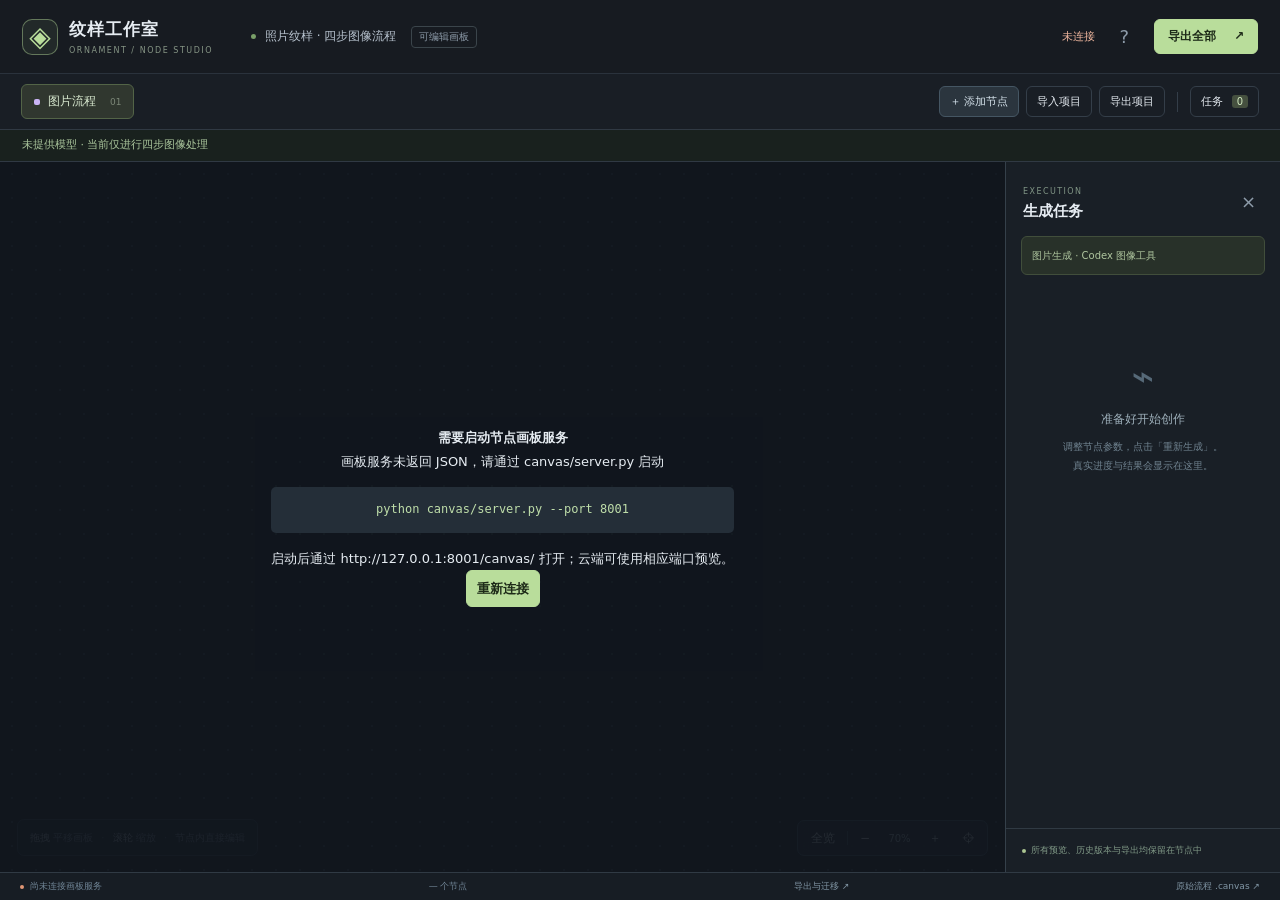
==== commit 4ff3a9a6: "Replace full workflow bundle with self-contained Photo to Ornament Skill Include node workbench, fou" ====
--- a/canvas/index.html
+++ b/canvas/index.html
@@ -1,38 +1,39 @@
-<!doctype html>
-<html lang="zh-CN">
-<head>
-<meta charset="utf-8">
-<meta name="viewport" content="width=device-width,initial-scale=1">
-<meta name="theme-color" content="#101318">
-<title>纹样工作室 · 节点画板</title>
-<link rel="stylesheet" href="studio.css">
-</head>
-<body>
-<header class="app-header">
-  <a class="brand" href="./" aria-label="纹样工作室首页"><span class="brand-mark">◈</span><span><strong>纹样工作室</strong><small>ORNAMENT / NODE STUDIO</small></span></a>
-  <div class="project-title"><span class="project-dot"></span><span id="project-name">鼎 · 图像与浮雕工作流</span><span class="tag">可编辑画板</span></div>
-  <div class="header-actions"><span id="save-state" class="save-state" role="status">正在连接…</span><button id="help" class="icon-button" title="使用说明" aria-label="使用说明">?</button><button id="export-all" class="primary small">导出全部 <span>↗</span></button></div>
-</header>
-<nav class="toolbar" aria-label="画板工具">
-  <div class="lane-tabs" role="group" aria-label="切换工作流区域"><button class="lane-tab active" data-lane="image"><i class="lane-dot image"></i>图片管线<span>01</span></button><button class="lane-tab" data-lane="uv"><i class="lane-dot uv"></i>UV / 密度纹样<span>02</span></button><button class="lane-tab" data-lane="blender"><i class="lane-dot blender"></i>Blender 几何<span>03</span></button></div>
-  <div class="tool-actions"><button id="add-node" class="add-button">＋ 添加节点</button><button id="import-project" title="导入节点项目 JSON">导入项目</button><button id="save-project" title="导出节点参数与连接 JSON">导出项目</button><span class="divider"></span><button id="jobs-toggle" class="queue-button" aria-pressed="true">任务 <span id="job-count">0</span></button></div>
-</nav>
-<main>
-  <section id="viewport" class="viewport" tabindex="0" aria-label="节点画板：拖动标题移动节点，拖动空白平移，滚轮缩放">
-    <div id="world" class="world"><div id="lane-bands"></div><svg id="edges" class="edges" width="1" height="1" aria-hidden="true"><g id="edge-paths"></g></svg><div id="nodes"></div></div>
-    <div id="connection-hint" class="connection-hint" hidden>点击目标节点的输入圆点以连接 <button id="cancel-connect">取消</button></div>
-    <div id="loading" class="loading"><span class="spinner"></span><strong>载入工作流</strong><span>连接画板服务与已有素材…</span></div>
-    <div class="board-bottom"><div class="board-hint"><kbd>拖拽</kbd> 平移画板 <span>·</span> <kbd>滚轮</kbd> 缩放 <span>·</span> 节点内直接编辑</div><div class="zoom-control"><button id="fit" title="全览所有节点">全览</button><span></span><button id="zoom-out" aria-label="缩小">−</button><output id="zoom">70%</output><button id="zoom-in" aria-label="放大">＋</button><button id="focus-node" title="聚焦选中节点">⌖</button></div></div>
-  </section>
-  <aside id="job-panel" class="job-panel" aria-label="生成任务与进度"><div class="panel-heading"><div><span class="eyebrow">EXECUTION</span><h2>生成任务</h2></div><button id="close-jobs" class="icon-button" aria-label="收起任务面板">×</button></div><div id="capability-note" class="capability-note">图片生成 · Codex 图像工具</div><div id="job-list" class="job-list"><div class="queue-empty"><span>⌁</span><strong>准备好开始创作</strong><p>调整节点参数，点击「重新生成」。<br>真实进度与结果会显示在这里。</p></div></div><div class="panel-tip"><span class="tiny-dot"></span>所有预览、历史版本与导出均保留在节点中</div></aside>
-</main>
-<footer><span><i id="connection-dot"></i><span id="connection-state">正在连接本地服务</span></span><span id="counts">— 个节点</span><a href="downloads.html">下载完整项目 ↗</a><a href="photo-to-ornament.canvas" download>原始流程 .canvas ↗</a></footer>
-<div id="add-menu" class="add-menu" hidden><div class="menu-heading">添加到画板</div><button data-add="source"><b>▧</b><span>图片 / 参考输入<small>导入照片、素材或已认可地图</small></span></button><button data-add="image_generate"><b>✦</b><span>Codex 图片生成<small>提示词、参考图、遮罩与版本</small></span></button><button data-add="density_guide"><b>◉</b><span>纹样密度引导<small>画红色遮罩，局部生成得更密</small></span></button><button data-add="uv_extract"><b>⬡</b><span>模型 → UV 遮罩<small>读取 OBJ 的 vt / 面 UV 信息</small></span></button><button data-add="uv_mask"><b>◩</b><span>导入 UV 遮罩<small>白色区域允许生成纹样</small></span></button><button data-add="pattern"><b>▦</b><span>遮罩内纹样排布<small>局部排布 · 密度 / 旋转 / 随机种子</small></span></button><button data-add="blender"><b>◇</b><span>Blender 浮雕与导出<small>独立几何管线与 FBX 检查</small></span></button></div>
-<div id="toast" class="toast" role="status" aria-live="polite" hidden></div>
-<dialog id="image-dialog" class="image-dialog"><div class="dialog-top"><strong id="image-title">节点效果图</strong><button class="icon-button" data-close="image-dialog" aria-label="关闭大图">×</button></div><img id="large-image" alt="节点效果图"><a id="large-download" class="button primary" download>下载此图 ↗</a></dialog>
-<dialog id="help-dialog" class="help-dialog"><div class="dialog-top"><strong>让每一次调整，都留在画板里</strong><button class="icon-button" data-close="help-dialog" aria-label="关闭说明">×</button></div><div class="help-content"><p>在节点内编辑提示词和参数，选择上游输入后点击「重新生成」。拖动节点标题调整布局；滚轮缩放，拖动空白平移。点击右侧输出圆点，再点击目标输入圆点可以建立连接。</p><h3>图片生成 · Codex</h3><p>使用当前对话的 Codex 图像工具。网页提交任务后显示「等待 Codex 图像工具」；在对话中发送任务编号，Codex 执行后结果会自动回到节点。网页无法自行调用对话工具，也不会显示虚假的生成百分比。</p><h3>红色密度引导</h3><p>先连接参考图片，在图片上涂红：越红的区域允许更密的纹样。画笔、橡皮、撤销和清空都在节点内。将此节点连接到「遮罩内纹样排布」的密度输入，整体密度控制全部区域，局部倍率控制红色区域。</p><h3>模型 UV 与白色遮罩</h3><p>上传含 UV 的 OBJ 并读取 UV，或直接导入白底黑外的遮罩。纹样节点只在白色范围内排布；本地排布与 Codex 图片生成分别标明。Blender 使用独立管线，不会随图片生成自动运行。</p><h3>版本与导出</h3><p>每次生成保存独立版本。用节点中的版本选择或前后箭头回退；单图下载、节点打包与全项目打包均可使用。导出项目 JSON 可保存节点参数和连接。</p></div></dialog>
-<input id="project-file" type="file" accept=".json,application/json" hidden>
-<script id="workflow-data" type="application/json">{"schema_version":"1.0","title":"照片 → 镂空纹样高模","accepted_state":"ding_detail_half_03","case_note":"鼎案例：1 m / 5 m · 云端 Blender 5.2.2 验证通过；新素材尺寸另定","groups":[{"id":"image-group","label":"01  照片与地图","x":12,"y":0,"width":1312,"height":412},{"id":"mesh-group","label":"02  高模、厚度与 UV","x":12,"y":460,"width":1312,"height":252},{"id":"delivery-group","label":"03  验证与交付","x":12,"y":754,"width":1312,"height":254},{"id":"future-group","label":"扩展路线 · 尚需单独验收","x":1370,"y":0,"width":280,"height":1008,"scope":"future"}],"nodes":[{"id":"photo","title":"原照片 / 任务定义","summary":"选定纹样区域，确认尺寸与用途","category":"image","status":"输入","x":44,"y":128,"width":220,"height":136,"input":"器物照片、尺寸、观看距离、背面要求","output":"结构依据与本次制作范围","rules":["本流程交付独立纹样浮雕，不等同于整件器物重建。","鼎案例宽 1 m、观看 5 m；新素材另定参数。","单张照片不能准确测出隐藏面或考古深度。"],"params":[["案例宽度","1 m"],["观看距离","5 m"],["最终版本","ding_detail_half_03"]],"assets":[["鼎案例原照片","cases/ding/source_photo.png"]],"preview":"cases/ding/source_photo.png"},{"id":"cutout","title":"透明抠图","summary":"去除展台、背景和投影","category":"image","status":"已验证","x":300,"y":128,"width":220,"height":136,"input":"原照片","output":"透明背景参考 PNG","rules":["保持可见结构、视角、真实开口与轮廓。","使用当前任务实际可用的图像编辑工具。"],"assets":[["认可抠图","cases/ding/maps/01_cutout.png"],["图像提示词",".agents/skills/photo-to-ornament/references/ding_prompts.json"]],"preview":"cases/ding/maps/01_cutout.png"},{"id":"delight","title":"柔和去光照","summary":"减弱反光与阴影，保留读形","category":"image","status":"已验证","x":556,"y":128,"width":220,"height":136,"input":"抠图参考","output":"弱光照结构参考 PNG","rules":["不能将博物馆灯光、锈色或 AO 直接解释为深度。","保留读形明暗，不宣称为测量反照率。"],"assets":[["认可去光照参考","cases/ding/maps/02_soft_delight.png"]],"preview":"cases/ding/maps/02_soft_delight.png"},{"id":"mask","title":"材料遮罩","summary":"白色实体 / 黑色外部与贯通孔","category":"map","status":"已验证","x":812,"y":58,"width":220,"height":136,"input":"原照片 + 弱光照参考","output":"03_material_mask.png","rules":["遮罩只定义材料存在，不用来删除刻线、眼眶或凹槽。","指定镂空是装饰重建选择，不声称照片本身存在这些贯通孔。","保持完整轮廓、连接与必要支撑，不添加矩形背板。"],"assets":[["材料遮罩","cases/ding/maps/03_material_mask.png"]],"preview":"cases/ding/maps/03_material_mask.png"},{"id":"height","title":"连续高度图","summary":"坡度、眼睛与刻线写入高度","category":"map","status":"已验证","x":812,"y":246,"width":220,"height":136,"input":"照片结构 + 材料遮罩布局","output":"04_height.png","rules":["保留主次形体、连续坡度和刻线；降低光照残留与锈斑噪声。","与遮罩共享画布，避免错位或把深凹槽误当镂空。","不默认量化为 6 级平台或额外整面抹平。","认可地图为 8 bit RGB 草稿；不称为测量值或原生 16 bit 深度。"],"assets":[["连续高度图","cases/ding/maps/04_height.png"]],"preview":"cases/ding/maps/04_height.png"},{"id":"map-check","title":"地图检查 / 条件验收","summary":"对齐、完整性、刻线与孔洞语义","category":"check","status":"已验证","x":1068,"y":152,"width":220,"height":136,"input":"材料遮罩 + 连续高度图","output":"可用于几何采样的认可地图","rules":["检查眼睛等关键特征在参考观看距离可读。","用户要求先看图时停在此处；已要求建模时直接继续。","新素材按原图重新分析，不套用鼎的具体纹样形状。"],"assets":[["工作原则",".agents/skills/photo-to-ornament/SKILL.md"]]},{"id":"highpoly","title":"轮廓约束高模","summary":"仅材料区域生成密集四边面","category":"mesh","status":"云端已验证","x":44,"y":532,"width":220,"height":136,"input":"认可材料遮罩 + 连续高度","output":"高密度正面、轮廓内底面","rules":["轮廓约束三角化后细分为四边面；目标是静态高模采样。","白区实体、黑区贯通；底面仅在材料足迹内封闭。","保留认可 Before 的采样，不增加几何平滑。","同一次 build_quad_uv.py 调用同时完成高模、侧壁和 UV。"],"params":[["案例采样面积","6e-7 m²"],["Before 底厚","12.85 mm"],["Before 起伏","22.15 mm"],["案例面数","2,958,074 四边面"],["云端顶点数","2,958,056"],["云端四边面数","2,958,074"]],"command":"python .agents/skills/photo-to-ornament/scripts/build_quad_uv.py --maps cases/ding/maps --out runs/ding/rebuilt_before --width-m 1 --base-m 0.01285 --relief-m 0.02215 --area 6e-7 --wall-layers 16","assets":[["云端最终高模数组","runs/ding-blender-5.2.2-validation/mesh/ding_quad_uv.npz"],["建模说明",".agents/skills/photo-to-ornament/references/geometry.md"],["Before 验收","cases/ding/mesh_before/mesh_checks.json"]]},{"id":"walls","title":"厚度循环边","summary":"外轮廓与孔壁均为恒定 Z 环带","category":"mesh","status":"云端已验证","x":300,"y":532,"width":220,"height":136,"input":"材料边界 + 基础厚度","output":"平稳厚度侧壁与横向循环边","rules":["侧壁不能跟着正面小起伏形成整条波浪。","外轮廓和贯通孔的内壁都需要环带。","当前方案保留厚度结构，不做再次体素化。"],"params":[["厚度分层","16 层"],["恒定高度位置","17 个"],["贯通孔","13 处（本例）"],["侧壁与底面","逐项完全一致"]],"assets":[["云端循环边预览","runs/ding-blender-5.2.2-validation/result/04_side_loops.png"],["云端侧视厚度预览","runs/ding-blender-5.2.2-validation/result/02_thickness.png"],["云端底面预览","runs/ding-blender-5.2.2-validation/result/03_bottom.png"],["侧壁循环边预览","cases/ding/accepted/side_loops.png"]],"preview":"runs/ding-blender-5.2.2-validation/result/04_side_loops.png"},{"id":"uv","title":"分区 UV","summary":"正面 / 厚度环带 / 底面","category":"mesh","status":"云端已验证","x":556,"y":532,"width":220,"height":136,"input":"完整四边面与循环边","output":"UV_Main、UV 岛与接缝","rules":["厚度按每条横向循环边分带，并添加纵向开口缝。","正面、底面各自分区；所有岛打包到 0–1。","正面采用平面投影，坡面仍有拉伸，不能称为无拉伸 UV。"],"params":[["UV 岛","440（本例）"],["参考分辨率","4096"],["岛间距","4 px（4K）"],["UV / 接缝","与 Before 完全一致"],["回读 UV 最大误差","0"]],"assets":[["云端 UV 布局","runs/ding-blender-5.2.2-validation/result/UV_layout_4096.svg"],["云端棋盘格预览","runs/ding-blender-5.2.2-validation/result/05_uv_checker.png"],["云端 UV 分区数据","runs/ding-blender-5.2.2-validation/mesh/uv_charts.json"],["UV 布局","cases/ding/accepted/UV_layout_4096.svg"],["棋盘格检查","cases/ding/accepted/uv_checker.png"]],"preview":"runs/ding-blender-5.2.2-validation/result/05_uv_checker.png"},{"id":"relief","title":"只调整浮雕强度","summary":"Before 原细节 × 0.5；底厚不变","category":"mesh","status":"云端已验证","x":812,"y":532,"width":220,"height":136,"input":"认可 Before 数组","output":"保留细节的最终浮雕","rules":["新 Z = 底厚 + 0.5 ×（旧 Z − 底厚）。","只改变正面 Z，保留 XY、侧壁、底面、面索引、UV 和接缝。","始终从认可源版本计算，避免连续减半。","不重新生成地图来完成简单强度调整。"],"params":[["浮雕系数","0.5"],["最终起伏","11.075 mm"],["基础厚度","12.85 mm"],["总高","23.925 mm"],["逐点缩放最大误差","9.313225746154785e-10 m"]],"command":"python .agents/skills/photo-to-ornament/scripts/scale_relief.py --source cases/ding/mesh_before --out runs/ding/mesh --factor 0.5","assets":[["云端浮雕缩放检查","runs/ding-blender-5.2.2-validation/mesh/scale_checks.json"],["幅度保真检查","cases/ding/accepted/detail_checks.json"]],"preview":"runs/ding-blender-5.2.2-validation/result/01_form.png"},{"id":"geometry-check","title":"几何与 UV 检查","summary":"轮廓、底厚、孔洞、细节与接缝","category":"check","status":"云端已验证","x":1068,"y":532,"width":220,"height":136,"input":"缩放后的独立高模","output":"可交付的认可几何版本","rules":["对比 Before：轮廓和细节完整，厚度不因浮雕减半而改变。","封闭材料区域检查水密；开放背面按指定边界验收。","本例 4 个材料连通体，不擅自添加桥梁。"],"assets":[["云端逐项保持检查","runs/ding-blender-5.2.2-validation/array_preservation_checks.json"],["云端缩放检查","runs/ding-blender-5.2.2-validation/mesh/scale_checks.json"],["认可数值",".agents/skills/photo-to-ornament/references/accepted_case.json"],["复现验证","VALIDATION.json"]],"preview":"runs/ding-blender-5.2.2-validation/result/02_thickness.png","params":[["XY / 面索引 / UV / 接缝","完全一致"],["底面 / 侧壁","完全一致"]]},{"id":"export","title":"FBX + Blender 工程","summary":"独立模型、预览与验证记录","category":"delivery","status":"云端已验证","x":44,"y":826,"width":220,"height":136,"input":"高模数组 + UV 数据","output":"FBX、.blend、PNG 预览","rules":["后台 Blender 构造实际几何并导出 FBX，不以贴图掩盖错误。","导出和后续重导入检查在同一 build_scene.py 调用内完成。","完整案例入口 run_case.py 会依序缩放、导出并核对返回结果。","blender 命令需已在 PATH 中可用；否则替换为本机或云端可执行文件的完整路径。"],"command":"blender --factory-startup -b --python .agents/skills/photo-to-ornament/scripts/build_scene.py -- --source runs/ding/mesh --out runs/ding/result","assets":[["Blender 5.2.2 云端 FBX","runs/ding-blender-5.2.2-validation/result/ornament_highpoly.fbx"],["Blender 5.2.2 云端工程","runs/ding-blender-5.2.2-validation/result/ornament_highpoly.blend"],["云端正面预览","runs/ding-blender-5.2.2-validation/result/01_form.png"],["最终 FBX","cases/ding/accepted/reproduced/ornament_highpoly.fbx"],["Blender 工程","cases/ding/accepted/reproduced/ornament_highpoly.blend"]],"preview":"runs/ding-blender-5.2.2-validation/result/01_form.png","params":[["执行版本","5.2.2 LTS"]]},{"id":"roundtrip","title":"FBX 重导入核对","summary":"云端 5.2.2 回读通过；坐标 / 尺寸 / UV 误差为 0","category":"check","status":"云端已验证","x":300,"y":826,"width":220,"height":136,"input":"导出的 FBX","output":"fbx_uv_checks.json + 预览","rules":["只有实际回读通过才称为导出验收完成。","已认可案例回读坐标、UV 与尺寸最大误差为 0。"],"params":[["坐标误差","0 m"],["UV 误差","0"],["尺寸误差","0 m"],["云端验收状态","passed"],["顶点 / 面数","完全匹配"],["执行耗时","228.22 s"]],"assets":[["Blender 5.2.2 云端重导入报告","runs/ding-blender-5.2.2-validation/result/fbx_uv_checks.json"],["FBX 回读检查","cases/ding/accepted/reproduced/fbx_uv_checks.json"]]},{"id":"blender","title":"Blender 查看 / 交付","summary":"五张云端预览、FBX 与可编辑工程已生成","category":"delivery","status":"云端已验证","x":556,"y":826,"width":220,"height":136,"input":"认可 FBX / .blend","output":"可查看、可使用的独立高模","rules":["有实际 Blender MCP 连接才声称自动导入实时场景。","云端后台输出不会自动连接公司电脑的 localhost。","新电脑拉取 Git LFS 资产并按 MIGRATION.md 配置本机软件。"],"command":"python run_case.py --blender \"替换为Blender可执行文件路径\"","assets":[["云端正面预览","runs/ding-blender-5.2.2-validation/result/01_form.png"],["云端侧视厚度","runs/ding-blender-5.2.2-validation/result/02_thickness.png"],["云端底面","runs/ding-blender-5.2.2-validation/result/03_bottom.png"],["云端循环边","runs/ding-blender-5.2.2-validation/result/04_side_loops.png"],["云端 UV 棋盘格","runs/ding-blender-5.2.2-validation/result/05_uv_checker.png"],["云端验证资料说明","canvas/cloud-validation.md"],["本机使用说明","MIGRATION.md"],["云端环境说明","CLOUD_SETUP.md"],["认可模型预览","cases/ding/accepted/01_restored_detail.png"]],"preview":"runs/ding-blender-5.2.2-validation/result/01_form.png","params":[],"note":"已在当前云端实例使用 Blender 5.2.2 LTS 生成并验收；没有连接桌面 Blender MCP。新结果位于 runs/ding-blender-5.2.2-validation，迁移画板时须同时携带该目录。"},{"id":"wear","title":"可选 · 局部边缘磨损","summary":"用户节点资产 + 局部权重","category":"optional","status":"未应用","x":812,"y":826,"width":220,"height":136,"input":"干净高模 + Edge Damage 资产","output":"另存的程序化磨损副本","rules":["当前认可鼎模型未添加此阶段磨损。","需要 POINT 域 alpha_edge_weight 和 wear_z 权重。","保护眼睛、刻线、循环边、孔洞和 UV；不默认再次体素化或整面模糊。","用户有要求时执行，保留干净版。"],"assets":[["用户磨损资产","assets/Edge Damage Modifer.blend"],["接入说明",".agents/skills/photo-to-ornament/references/wear.md"],["局部磨损脚本",".agents/skills/photo-to-ornament/scripts/contour_damage.py"]]},{"id":"wear-check","title":"磨损副本复验","summary":"几何、孔洞、UV 与 FBX 再核对","category":"optional","status":"未应用","x":1068,"y":826,"width":220,"height":136,"input":"局部磨损副本","output":"单独的磨损 FBX 与 .blend","rules":["检查磨损是否实际生效、是否损坏细节或循环边。","根据背面要求检查水密或开放边界。","导出后重新核对几何与 UV；不把干净版验收复用为磨损验收。"]},{"id":"future-rodin","title":"整器 / 生物 / 盔甲","summary":"Rodin / Hyper3D 的独立生成路线","category":"future","status":"待验收","scope":"future","x":1398,"y":58,"width":224,"height":140,"input":"分部件参考与结构说明","output":"需检查的完整 3D 模型","rules":["当前浮雕路线不依赖 Rodin。","生成质量、遮挡结构、拓扑与 UV 需单独验证。","API / OAuth 在对应执行环境授权，凭证不写进画布或 Git。"]},{"id":"future-uv","title":"指定 UV 内生成纹样","summary":"输入 UV 材料区域并约束布局","category":"future","status":"待验收","scope":"future","x":1398,"y":246,"width":224,"height":140,"input":"UV 遮罩 + 纹样照片","output":"UV 内的材料遮罩与高度","rules":["当前案例未提供 UV 模板，此分支尚未验收。","需检查跨岛对齐、边缘留白与接缝连续性。"]},{"id":"future-pbr","title":"PBR / Substance Painter","summary":"材质通道、烘焙与模板导出","category":"future","status":"待验收","scope":"future","x":1398,"y":434,"width":224,"height":140,"input":"模型、UV、材质参考","output":"需验证的 PBR 通道与 Painter 工程","rules":["整模型贴图和自动导入尚未固化。","不能把去光照参考当作已完成 PBR 材质。"]},{"id":"future-md","title":"MD 工业纸样 / 布料","summary":"可裁剪缝制纸样与真实模拟","category":"future","status":"暂缓","scope":"future","x":1398,"y":622,"width":224,"height":140,"input":"服装设计、人体与工艺","output":"工业纸样与 MD 布料模拟","rules":["用户已暂缓该路线，尚未实现与验收。","图片褶皱编辑不能代替真实布料模拟。"]},{"id":"future-hair","title":"毛发插片贴图 / Mesh","summary":"毛束通道与插片布局","category":"future","status":"待验收","scope":"future","x":1398,"y":810,"width":224,"height":140,"input":"毛发参考、目标预算","output":"插片贴图与插片 Mesh","rules":["尚未固化，需单独定义透明、法线、颜色等通道与 Mesh 验收。"]}],"edges":[{"id":"e01","fromNode":"photo","fromSide":"right","toNode":"cutout","toSide":"left"},{"id":"e02","fromNode":"cutout","fromSide":"right","toNode":"delight","toSide":"left"},{"id":"e03","fromNode":"delight","fromSide":"right","toNode":"mask","toSide":"left"},{"id":"e04","fromNode":"delight","fromSide":"right","toNode":"height","toSide":"left"},{"id":"e05","fromNode":"mask","fromSide":"right","toNode":"map-check","toSide":"left"},{"id":"e06","fromNode":"height","fromSide":"right","toNode":"map-check","toSide":"left"},{"id":"e07","fromNode":"map-check","fromSide":"bottom","toNode":"highpoly","toSide":"top","label":"认可地图","routeY":432},{"id":"e08","fromNode":"highpoly","fromSide":"right","toNode":"walls","toSide":"left"},{"id":"e09","fromNode":"walls","fromSide":"right","toNode":"uv","toSide":"left"},{"id":"e10","fromNode":"uv","fromSide":"right","toNode":"relief","toSide":"left"},{"id":"e11","fromNode":"relief","fromSide":"right","toNode":"geometry-check","toSide":"left"},{"id":"e12","fromNode":"geometry-check","fromSide":"bottom","toNode":"export","toSide":"top","label":"认可 UV 高模","routeY":732},{"id":"e13","fromNode":"export","fromSide":"right","toNode":"roundtrip","toSide":"left"},{"id":"e14","fromNode":"roundtrip","fromSide":"right","toNode":"blender","toSide":"left"},{"id":"e15","fromNode":"blender","fromSide":"right","toNode":"wear","toSide":"left","label":"按需","optional":true},{"id":"e16","fromNode":"wear","fromSide":"right","toNode":"wear-check","toSide":"left","optional":true},{"id":"e17","fromNode":"mask","fromSide":"bottom","toNode":"height","toSide":"top","label":"共享布局"}],"revision":"1.1.0"}</script>
-<script src="studio.js" defer></script>
-</body>
-</html>
+<!doctype html>
+<html lang="zh-CN">
+<head>
+<meta charset="utf-8">
+<meta name="viewport" content="width=device-width,initial-scale=1">
+<meta name="theme-color" content="#101318">
+<title>纹样工作室 · 节点画板</title>
+<link rel="stylesheet" href="studio.css">
+</head>
+<body>
+<header class="app-header">
+  <a class="brand" href="./" aria-label="纹样工作室首页"><span class="brand-mark">◈</span><span><strong>纹样工作室</strong><small>ORNAMENT / NODE STUDIO</small></span></a>
+  <div class="project-title"><span class="project-dot"></span><span id="project-name">照片纹样 · 四步图像流程</span><span class="tag">可编辑画板</span></div>
+  <div class="header-actions"><span id="save-state" class="save-state" role="status">正在连接…</span><button id="help" class="icon-button" title="使用说明" aria-label="使用说明">?</button><button id="export-all" class="primary small">导出全部 <span>↗</span></button></div>
+</header>
+<nav class="toolbar" aria-label="画板工具">
+  <div class="lane-tabs" role="group" aria-label="切换工作流区域"><button class="lane-tab active" data-lane="image"><i class="lane-dot image"></i>图片流程<span>01</span></button><button class="lane-tab" data-lane="uv" hidden><i class="lane-dot uv"></i>UV 遮罩匹配（提供模型后）<span>02</span></button><button class="lane-tab" data-lane="blender" hidden><i class="lane-dot blender"></i>Blender 几何<span>03</span></button></div>
+  <div class="tool-actions"><button id="add-node" class="add-button">＋ 添加节点</button><button id="import-project" title="导入节点项目 JSON">导入项目</button><button id="save-project" title="导出节点参数与连接 JSON">导出项目</button><span class="divider"></span><button id="jobs-toggle" class="queue-button" aria-pressed="true">任务 <span id="job-count">0</span></button></div>
+</nav>
+<div id="workflow-scope" class="workflow-scope">未提供模型 · 当前仅进行四步图像处理</div>
+<main>
+  <section id="viewport" class="viewport" tabindex="0" aria-label="节点画板：拖动标题移动节点，拖动空白平移，滚轮缩放">
+    <div id="world" class="world"><div id="lane-bands"></div><svg id="edges" class="edges" width="1" height="1" aria-hidden="true"><g id="edge-paths"></g></svg><div id="nodes"></div></div>
+    <div id="connection-hint" class="connection-hint" hidden>点击目标节点的输入圆点以连接 <button id="cancel-connect">取消</button></div>
+    <div id="loading" class="loading"><span class="spinner"></span><strong>载入工作流</strong><span>连接画板服务与已有素材…</span></div>
+    <div class="board-bottom"><div class="board-hint"><kbd>拖拽</kbd> 平移画板 <span>·</span> <kbd>滚轮</kbd> 缩放 <span>·</span> 节点内直接编辑</div><div class="zoom-control"><button id="fit" title="全览所有节点">全览</button><span></span><button id="zoom-out" aria-label="缩小">−</button><output id="zoom">70%</output><button id="zoom-in" aria-label="放大">＋</button><button id="focus-node" title="聚焦选中节点">⌖</button></div></div>
+  </section>
+  <aside id="job-panel" class="job-panel" aria-label="生成任务与进度"><div class="panel-heading"><div><span class="eyebrow">EXECUTION</span><h2>生成任务</h2></div><button id="close-jobs" class="icon-button" aria-label="收起任务面板">×</button></div><div id="capability-note" class="capability-note">图片生成 · Codex 图像工具</div><div id="job-list" class="job-list"><div class="queue-empty"><span>⌁</span><strong>准备好开始创作</strong><p>调整节点参数，点击「重新生成」。<br>真实进度与结果会显示在这里。</p></div></div><div class="panel-tip"><span class="tiny-dot"></span>所有预览、历史版本与导出均保留在节点中</div></aside>
+</main>
+<footer><span><i id="connection-dot"></i><span id="connection-state">正在连接本地服务</span></span><span id="counts">— 个节点</span><a href="downloads.html">导出与迁移 ↗</a><a href="photo-to-ornament.canvas" download>原始流程 .canvas ↗</a></footer>
+<div id="add-menu" class="add-menu" hidden><div class="menu-heading">添加到画板</div><button data-add="source"><b>▧</b><span>图片 / 参考输入<small>导入照片、素材或已认可地图</small></span></button><button data-add="image_generate"><b>✦</b><span>Codex 图片生成<small>提示词、参考图、遮罩与版本</small></span></button><button data-add="uv_extract"><b>⬡</b><span>模型 UV 读取 · 可选<small>提供模型后读取已有 UV</small></span></button><button data-add="uv_mask"><b>◩</b><span>导入模型 UV 遮罩 · 可选<small>与所提供模型匹配的白色范围</small></span></button><div class="menu-heading">独立扩展 · 按需添加</div><button data-add="density_guide"><b>◉</b><span>密度引导<small>局部重复铺排的绘制范围</small></span></button><button data-add="pattern"><b>▦</b><span>本地纹样铺排<small>明确要求重复铺排时使用</small></span></button><button data-add="blender"><b>◇</b><span>Blender 浮雕<small>当前高度与剪影生成几何</small></span></button></div>
+<div id="toast" class="toast" role="status" aria-live="polite" hidden></div>
+<dialog id="image-dialog" class="image-dialog"><div class="dialog-top"><strong id="image-title">节点效果图</strong><button class="icon-button" data-close="image-dialog" aria-label="关闭大图">×</button></div><img id="large-image" alt="节点效果图"><a id="large-download" class="button primary" download>下载此图 ↗</a></dialog>
+<dialog id="help-dialog" class="help-dialog"><div class="dialog-top"><strong>让每一次调整，都留在画板里</strong><button class="icon-button" data-close="help-dialog" aria-label="关闭说明">×</button></div><div class="help-content"><p>在节点内编辑提示词和参数，选择上游输入后点击「重新生成」。拖动节点标题调整布局；滚轮缩放，拖动空白平移。点击右侧输出圆点，再点击目标输入圆点可以建立连接。</p><h3>图片生成 · Codex</h3><p>使用当前对话的 Codex 图像工具。网页提交任务后显示「等待 Codex 图像工具」；在对话中发送任务编号，Codex 执行后结果会自动回到节点。网页无法自行调用对话工具，也不会显示虚假的生成百分比。</p><h3>四步图像流程</h3><ol><li>补全与透明抠图：保留可见结构，补足局部缺失；推断部分属于艺术重建。</li><li>柔光参考：减弱强反光和大面积阴影，保留局部读形。</li><li>主纹剪影：白色表示装饰实体；刻线和眼部凹陷保留实体支撑。</li><li>连续高度：保留刻线、眼部凹陷与细微起伏，并与剪影保持相同布局。</li></ol><h3>UV 遮罩匹配 · 提供模型后</h3><p>提供模型后，可添加「模型 UV 读取」，读取 OBJ 已有 UV，或导入与模型对应的 UV 遮罩，再按白色范围匹配图像。没有模型时只进行前四步。模型需要自带 UV。</p><h3>版本与导出</h3><p>每次生成保存独立版本。用节点中的版本选择或前后箭头回退；单图下载、节点打包与全项目打包均可使用。导出项目 JSON 可保存节点参数和连接。</p></div></dialog>
+<input id="project-file" type="file" accept=".json,application/json" hidden>
+<script id="workflow-data" type="application/json">{"schema_version":"1.0","revision":"1.2.0","title":"纹样工作室 · 四步图片流程","accepted_state":"taotie_four_stage","case_note":"兽面纹 · 已有四步结果；补全与高度为艺术重建；本次未提供目标模型","groups":[{"id":"image-group","label":"四步图片 · 默认流程","x":12,"y":0,"width":1490,"height":410},{"id":"optional-group","label":"提供目标模型或明确要求时才开启","x":12,"y":450,"width":1490,"height":255,"scope":"optional"}],"nodes":[{"id":"photo","title":"原照片 · 兽面纹","summary":"保留用户提供的局部照片","category":"image","status":"输入","x":40,"y":100,"width":250,"height":220,"input":"局部兽面纹照片","output":"补全与结构判断的依据","rules":["原照片保留，不用生成图覆盖。","当前任务没有提供目标模型；历史模型不视为本次 UV 目标。"],"assets":[["原照片 · 兽面纹","cases/taotie/source_photo.png"],["兽面纹生成提示词","cases/taotie/prompts.json"]],"preview":"cases/taotie/source_photo.png","overview_title":"原照片","overview_summary":"兽面纹局部照片 · 保留原始输入"},{"id":"cutout","title":"1. 补全与透明抠图","summary":"补足缺失边缘，输出透明背景","category":"image","status":"已有结果","x":330,"y":100,"width":250,"height":220,"input":"原照片与可见结构","output":"完整兽面纹透明 PNG","rules":["保留兽面、卷纹、连接与可见细节，再补足缺失区域。","生成式补全是艺术重建，不是历史器物的测量复原。","使用真实图像编辑工具；已有图像不能冒充新生成结果。"],"assets":[["1. 补全与透明抠图","cases/taotie/maps/01_reconstructed.png"],["兽面纹生成提示词","cases/taotie/prompts.json"]],"preview":"cases/taotie/maps/01_reconstructed.png","overview_title":"1. 补全与透明抠图","overview_summary":"保留可见结构 · 补足边缘"},{"id":"delight","title":"2. 柔光参考","summary":"减弱强反光、偏色与大阴影","category":"image","status":"已有结果","x":620,"y":100,"width":250,"height":220,"input":"补全与透明抠图","output":"柔光结构参考","rules":["保留主次形体、轮廓及读形所需局部明暗。","锈色、反光和投影不直接解释为孔洞或高度。","柔光参考不是测量反照率。"],"assets":[["2. 柔光参考","cases/taotie/maps/02_soft_delight.png"],["兽面纹生成提示词","cases/taotie/prompts.json"]],"preview":"cases/taotie/maps/02_soft_delight.png","overview_title":"2. 柔光参考","overview_summary":"减弱反光与偏色 · 保留读形"},{"id":"material-mask","title":"3. 主纹剪影 · 白色装饰实体","summary":"黑底白色主纹，保留实体支撑","category":"map","status":"已有结果","x":910,"y":100,"width":250,"height":220,"input":"柔光结构参考","output":"黑底白色装饰实体剪影","rules":["白色表达此次设计中的装饰实体；外部及指定贯通空隙为黑色。","眼部凹陷、眼眶、刻线及凹槽保持白色实体支撑。","不增加矩形底板，不把暗部擅自改成通孔。"],"assets":[["3. 主纹剪影 · 白色装饰实体","cases/taotie/maps/03_material_mask.png"],["兽面纹生成提示词","cases/taotie/prompts.json"]],"preview":"cases/taotie/maps/03_material_mask.png","overview_title":"3. 主纹剪影","overview_summary":"白色装饰实体 · 凹陷仍保留支撑"},{"id":"height","title":"4. 连续高度 · 刻线与眼部凹陷","summary":"用连续灰度表达坡度和凹陷","category":"map","status":"已有结果","x":1200,"y":100,"width":250,"height":220,"input":"柔光参考 + 同布局主纹剪影","output":"连续高度图","rules":["高度与剪影共享画布、方向和布局。","保留主次起伏、细刻线与眼部凹陷，不六级量化、不全局抹平。","排除光照、AO 和锈斑噪声；AI 高度不是测量数据。","没有目标模型或明确 UV 要求时，在此交付四步结果。"],"assets":[["4. 连续高度 · 刻线与眼部凹陷","cases/taotie/maps/04_height.png"],["兽面纹生成提示词","cases/taotie/prompts.json"]],"preview":"cases/taotie/maps/04_height.png","overview_title":"4. 连续高度","overview_summary":"细刻线与眼部凹陷 · 连续坡度"},{"id":"uv-match","title":"5. UV 遮罩匹配（提供模型时）","summary":"提供目标模型或明确要求后开启","category":"optional","status":"条件步骤 · 本次不生成","x":40,"y":520,"width":550,"height":145,"input":"用户提供的目标模型 / UV 遮罩 + 四步认可地图","output":"匹配目标 UV 允许区域的图片","rules":["当前支持含面对应 UV（vt）的 OBJ，或白色允许区域遮罩。","核实实际目标、UV 方向和边缘裁切；主纹剪影与高度保持相同变换。","缺失 UV 时不猜测展开；包内历史模型不自动设为目标。","不默认生成可复现铺排、UV 内重复铺排或密度引导。"],"assets":[["工作台说明","canvas/README.md"]],"overview_title":"5. UV 遮罩匹配（条件步骤）","overview_summary":"提供目标模型或明确要求后开启"}],"edges":[{"id":"e1","fromNode":"photo","fromSide":"right","toNode":"cutout","toSide":"left"},{"id":"e2","fromNode":"cutout","fromSide":"right","toNode":"delight","toSide":"left"},{"id":"e3","fromNode":"delight","fromSide":"right","toNode":"material-mask","toSide":"left"},{"id":"e4","fromNode":"material-mask","fromSide":"right","toNode":"height","toSide":"left"},{"id":"e5","fromNode":"height","fromSide":"bottom","toNode":"uv-match","toSide":"top","label":"仅提供模型或明确要求时","optional":true,"routeY":438}]}</script>
+<script src="studio.js" defer></script>
+</body>
+</html>
--- a/canvas/studio.css
+++ b/canvas/studio.css
@@ -1,3 +1,8 @@
-:root{color-scheme:dark;--bg:#111419;--panel:#191e25;--card:#20262e;--line:#343e49;--text:#e6ecf2;--muted:#8d9ba9;--accent:#b9dd9b;--image:#c9b3f4;--uv:#79cec8;--blender:#e7b176;--red:#ff655f;font-family:Inter,"PingFang SC","Microsoft YaHei",system-ui,sans-serif;font-size:13px}*{box-sizing:border-box}body{margin:0;height:100dvh;display:flex;flex-direction:column;overflow:hidden;color:var(--text);background:var(--bg)}button,input,textarea,select{font:inherit}button,a,input,textarea,select{outline-offset:3px}button{color:inherit;border:1px solid var(--line);background:#242c35;border-radius:6px;min-height:31px;padding:6px 10px;cursor:pointer;transition:background .15s,border-color .15s}button:hover{background:#303b47;border-color:#536270}button:disabled{opacity:.4;cursor:not-allowed}button.primary,.button.primary{background:var(--accent);color:#1d2a18;border-color:var(--accent);font-weight:650}button.primary:hover,.button.primary:hover{background:#cdebaf}.button{display:inline-flex;align-items:center;justify-content:center;border:1px solid var(--line);border-radius:6px;min-height:31px;padding:6px 10px;text-decoration:none}.small{font-size:12px}a{color:#c1d7ec;text-decoration:none}a:hover{color:#fff}input,select,textarea{width:100%;border:1px solid #39434e;background:#161c22;color:var(--text);border-radius:5px;padding:7px 8px;min-height:30px}input:hover,select:hover,textarea:hover{border-color:#5b6a77}input:focus,select:focus,textarea:focus{outline:1px solid #869e81;border-color:#94b789}input[type=range]{accent-color:var(--accent);padding:0;border:0;background:transparent;min-height:18px;cursor:pointer}input[type=checkbox]{width:15px;min-height:15px;accent-color:var(--accent)}textarea{resize:vertical;line-height:1.55;min-height:78px;font-size:12px}h1,h2,h3,p{margin:0}button.icon-button{border:0;background:transparent;min-width:29px;padding:4px;font-size:18px;color:var(--muted)}button.icon-button:hover{background:#ffffff0d;color:var(--text)}[hidden]{display:none!important}.app-header{height:74px;flex-shrink:0;padding:0 22px;display:flex;align-items:center;gap:38px;border-bottom:1px solid #2a323c;background:#171b21}.brand{display:flex;align-items:center;gap:11px;color:var(--text);flex-shrink:0}.brand-mark{width:36px;height:36px;background:#b9dd9b12;border:1px solid #b9dd9b70;border-radius:10px;display:grid;place-items:center;font-size:28px;color:var(--accent)}.brand strong{font-size:17px;font-weight:600;letter-spacing:.06em}.brand small{display:block;color:#869585;font-size:8px;letter-spacing:.19em;margin-top:5px}.project-title{display:flex;align-items:center;gap:9px;font-size:12px;color:#b7c2ce;flex:1}.project-dot{width:5px;height:5px;background:#799f68;border-radius:100%}.tag{padding:3px 7px;border:1px solid #3b454b;border-radius:4px;font-size:10px;color:var(--muted);margin-left:5px}.header-actions{display:flex;align-items:center;gap:15px}.header-actions .primary{padding:8px 13px}.header-actions .primary span{margin-left:14px}.save-state{font-size:11px;color:#8ba080;white-space:nowrap}.save-state.error{color:#efb69e}.toolbar{min-height:56px;display:flex;align-items:center;justify-content:space-between;gap:15px;padding:9px 21px;background:#191e25;border-bottom:1px solid #303943;flex-shrink:0}.lane-tabs{display:flex;gap:4px}.lane-tab{border:1px solid transparent;background:transparent;display:flex;gap:8px;align-items:center;font-size:12px;color:#a7b2bf;padding:8px 12px}.lane-tab span{font-size:9px;opacity:.45;margin-left:6px}.lane-tab.active{background:#30372f;border-color:#536447;color:#d9ead0}.lane-tab:hover{background:#242c35}.lane-dot{width:6px;height:6px;border-radius:2px;display:inline-block}.lane-dot.image{background:var(--image)}.lane-dot.uv{background:var(--uv)}.lane-dot.blender{background:var(--blender)}.tool-actions{display:flex;align-items:center;gap:7px}.tool-actions button{font-size:11px;background:transparent}.tool-actions .add-button{background:#2b353e;border-color:#455663;color:#d6e3ec}.divider{width:1px;height:20px;background:var(--line);margin:0 5px}.queue-button span{background:#45503f;color:#d2eac1;border-radius:3px;margin-left:5px;padding:1px 5px;font-size:10px}main{display:flex;flex:1;min-height:0}.viewport{position:relative;overflow:hidden;flex:1;background-color:#11151a;background-image:radial-gradient(#33404a 1px,transparent 1px);background-size:24px 24px;touch-action:none;cursor:grab}.viewport.panning{cursor:grabbing}.world{position:absolute;left:0;top:0;transform-origin:0 0}.edges{position:absolute;left:0;top:0;overflow:visible;pointer-events:none;z-index:1}.edge{fill:none;stroke:#5d7180;stroke-width:2;opacity:.63}.edge.image{stroke:var(--image)}.edge.uv{stroke:var(--uv)}.edge.blender{stroke:var(--blender)}.edge.active{stroke-width:3;opacity:1}.edge-dot{fill:#aabbc9}.lane-band{position:absolute;border:1px solid #39434b88;background:#1c242c33;border-radius:16px;pointer-events:none}.lane-band.image{border-color:#c9b3f420}.lane-band.uv{border-color:#79cec830;background:#1c2b2a25}.lane-band.blender{border-color:#e7b17630;background:#30291e20}.lane-label{position:absolute;left:22px;top:17px;display:flex;align-items:center;gap:12px;color:#bac8d1;font-size:17px;letter-spacing:.02em}.lane-label small{font-size:11px;color:#7f919f;font-weight:400}.lane-label b{font-size:10px;padding:4px 6px;border:1px solid #4d5b65;border-radius:4px;color:#a6b8c2}.node{position:absolute;width:360px;z-index:2;overflow:visible;border:1px solid #3f4c59;border-radius:11px;background:var(--card);box-shadow:0 8px 23px #0003;cursor:default;--node-color:var(--image);transition:border-color .15s}.node[data-lane=uv]{--node-color:var(--uv)}.node[data-lane=blender]{--node-color:var(--blender)}.node:hover{border-color:#667989}.node.selected{border-color:var(--accent);box-shadow:0 0 0 1px #b9dd9b44,0 10px 25px #0005}.node.running{box-shadow:0 0 0 1px #b9dd9b55,0 6px 25px #0005}.node-header{display:flex;gap:8px;align-items:center;padding:11px 12px 10px;background:#2a323c;border-bottom:1px solid #3b4652;border-radius:10px 10px 0 0;cursor:grab;user-select:none}.node-header:active{cursor:grabbing}.node-icon{color:var(--node-color);font-size:17px;width:21px;flex-shrink:0;text-align:center}.node-heading{min-width:0;flex:1}.node-kicker{font-size:9px;letter-spacing:.10em;color:var(--node-color);opacity:.85;margin-bottom:3px}.node-title{padding:0;border:0!important;outline:0!important;background:transparent!important;min-height:22px;font-size:14px;font-weight:600;color:#eef2f6;text-overflow:ellipsis}.node-title:focus{background:#1b222a!important;box-shadow:0 0 0 4px #1b222a}.node-code{color:#7e8f9e;font-size:9px}.node-header .icon-button{font-size:16px;min-height:26px;min-width:22px}.input-port,.output-port{position:absolute;width:12px;height:12px;min-height:12px;padding:0;border:2px solid #263039;border-radius:50%;background:var(--node-color);z-index:4;box-shadow:0 0 0 1px var(--node-color);top:30px}.input-port{left:-7px}.output-port{right:-7px}.input-port:hover,.output-port:hover{background:#fff;transform:scale(1.3)}.node-section{padding:11px 12px;border-bottom:1px solid #35404b}.node-section:last-child{border-bottom:0}.section-heading{display:flex;justify-content:space-between;align-items:center;margin-bottom:8px;color:#a3b2bf;font-size:10px;letter-spacing:.06em}.section-heading .chip{letter-spacing:0;font-size:9px;padding:2px 5px;border:1px solid #526441;border-radius:3px;color:#bacdab;background:#40503520}.preview-wrap{position:relative;background:repeating-conic-gradient(#171c22 0% 25%,#1c232a 0% 50%) 50% / 16px 16px;border:1px solid #3b4651;border-radius:6px;overflow:hidden;height:218px;display:grid;place-items:center}.preview-wrap>img{position:absolute;inset:0;min-width:0;min-height:0;width:100%;height:100%;object-fit:contain;display:block;cursor:zoom-in}.preview-wrap .empty-preview{text-align:center;padding:20px;color:#6f8291;line-height:1.7;font-size:11px}.empty-preview b{display:block;font-size:32px;color:#6c7f8c;font-weight:400;margin-bottom:8px}.preview-tools{display:flex;position:absolute;right:7px;bottom:7px;gap:4px;opacity:0;transition:opacity .15s}.preview-wrap:hover .preview-tools{opacity:1}.preview-tools button,.preview-tools a{background:#17212de8;border:1px solid #536371;backdrop-filter:blur(6px);font-size:11px;padding:4px 7px;min-height:27px;color:#dbe8ed;border-radius:4px}.preview-label{position:absolute;left:7px;top:7px;background:#111922df;padding:3px 6px;border:1px solid #55627066;color:#c5d2dc;border-radius:3px;font-size:9px;pointer-events:none}.preview-error{color:#cda88c;font-size:11px;padding:10px;line-height:1.6}.thumb-strip{display:flex;gap:5px;margin-top:7px;overflow:auto;scrollbar-width:thin;padding-bottom:2px}.thumb{flex-shrink:0;width:48px;height:38px;padding:0;min-height:38px;border:1px solid #3e4c59;background:#141a20;overflow:hidden;border-radius:4px}.thumb.selected{border-color:var(--accent);box-shadow:0 0 0 1px #b9dd9b44}.thumb img{width:100%;height:100%;object-fit:contain}.version-row{display:flex;gap:5px;margin-top:8px;align-items:center}.version-row select{flex:1;font-size:10px;min-height:26px;padding:4px}.version-row button{font-size:11px;min-height:26px;padding:3px 9px}.version-label{font-size:10px;color:#7e929f;line-height:1.6;margin-top:5px}.field{display:block;margin-bottom:9px}.field:last-child{margin-bottom:0}.field>span,.field-label{display:flex;align-items:center;justify-content:space-between;font-size:10px;color:#b6c3cd;margin-bottom:5px}.field small{color:#738693;font-size:9px;font-weight:400}.field select,.field input{font-size:11px}.field-row{display:grid;grid-template-columns:1fr 1fr;gap:9px}.input-fields .field{display:grid;grid-template-columns:63px minmax(0,1fr);align-items:center;gap:7px;margin-bottom:6px}.input-fields .field>span{margin-bottom:0;color:#99aebd;font-size:10px}.input-fields select{font-size:10px;min-height:27px;padding:4px 7px}.range-field .range-head{display:flex;align-items:center;justify-content:space-between;margin-bottom:5px;color:#b6c3cd;font-size:10px}.range-head output{font-size:11px;background:#303d34;color:#c8e4b7;min-width:36px;text-align:center;padding:2px 5px;border-radius:3px;font-variant-numeric:tabular-nums}.range-field{margin-bottom:10px}.range-field:last-child{margin-bottom:0}.range-scale{display:flex;justify-content:space-between;color:#6e8293;font-size:9px;margin-top:1px}.node-note{font-size:10px;color:#91a3af;line-height:1.6;margin-top:7px}.source-file{display:flex;gap:7px;align-items:center;margin-top:8px}.file-name{font:10px/1.5 ui-monospace,monospace;white-space:nowrap;overflow:hidden;text-overflow:ellipsis;color:#8fa5b4;flex:1}.upload-button{flex-shrink:0;font-size:10px;min-height:28px}.paint-area{height:218px;position:relative;background:#121820;border:1px solid #3d4b56;border-radius:5px;overflow:hidden}.paint-area>img{position:absolute;width:100%;height:100%;object-fit:contain;pointer-events:none}.paint-area canvas{position:absolute;cursor:crosshair;touch-action:none;image-rendering:auto}.paint-area .paint-empty{position:absolute;inset:0;display:grid;place-items:center;font-size:11px;color:#8195a3;pointer-events:none}.paint-toolbar{display:flex;align-items:center;gap:4px;margin:8px 0}.paint-toolbar button{font-size:10px;padding:4px 7px;min-height:27px}.paint-toolbar button.active{background:#5b3537;border-color:#ab5558;color:#ffd3cd}.paint-toolbar .paint-clear{margin-left:auto}.paint-status{font-size:9px;color:#94ae8a}.red-key{display:inline-block;width:6px;height:6px;background:#f64f4f;border-radius:100%;margin-right:4px}.node-actions{padding:10px 12px;background:#1c232b;border-radius:0 0 10px 10px}.run-row{display:flex;gap:6px}.run-button{flex:1;font-size:12px;display:flex;justify-content:center;align-items:center;gap:7px}.node-export{padding:6px 9px;font-size:13px;min-width:32px}.progress-text{font-size:10px;color:#9cb29c;line-height:1.5;margin-top:8px;overflow-wrap:anywhere;display:flex;justify-content:space-between;gap:5px}.progress-track{height:3px;background:#303c45;border-radius:4px;overflow:hidden;margin-top:7px}.progress-fill{height:100%;background:var(--accent);transition:width .4s;min-width:0}.progress-track.indeterminate .progress-fill{width:34%!important;background:#c9b3f4;animation:waiting 2s ease-in-out infinite}.progress-track.waiting{background:#393145}.progress-track.waiting .progress-fill{width:0!important}.node-status.failed{color:#efaa97}.node-status.waiting{color:#cbbbe7}.node-outputs{display:flex;flex-wrap:wrap;gap:5px;margin-top:8px}.output-link{font-size:9px;border:1px solid #3f4f5c;padding:4px 6px;border-radius:4px;color:#adc1ce;max-width:100%;white-space:nowrap;text-overflow:ellipsis;overflow:hidden}.output-link:hover{border-color:#89a676}.node-badge{color:#cddfbe;font-size:9px;border-radius:3px;background:#344031;padding:2px 5px}.blender-options label{display:flex;gap:7px;align-items:flex-start;line-height:1.5;font-size:10px;color:#acb6ba;margin-top:9px}.board-bottom{position:absolute;bottom:16px;left:17px;right:17px;display:flex;justify-content:space-between;align-items:end;pointer-events:none;z-index:5}.board-hint{font-size:10px;color:#80919f;background:#171e25e8;padding:9px 12px;border:1px solid #34414b;border-radius:7px;line-height:1.7;backdrop-filter:blur(8px)}.board-hint span{padding:0 5px;color:#50606c}kbd{font:10px inherit;color:#b2c1c9}.zoom-control{display:flex;align-items:center;gap:3px;padding:4px;background:#202933e8;border:1px solid #455562;border-radius:7px;backdrop-filter:blur(8px);pointer-events:auto}.zoom-control button{border:0;background:transparent;min-height:26px;padding:3px 9px;font-size:12px}.zoom-control button:hover{background:#394954}.zoom-control>span{width:1px;height:14px;background:#455562}.zoom-control output{font-size:10px;color:#b4c4cf;min-width:35px;text-align:center}.job-panel{width:275px;flex-shrink:0;border-left:1px solid #35404a;background:#191f26;display:flex;flex-direction:column;min-height:0}.panel-heading{display:flex;justify-content:space-between;align-items:center;padding:20px 17px 15px}.eyebrow{font-size:8px;letter-spacing:.18em;color:#809585}.panel-heading h2{font-size:15px;font-weight:600;margin-top:5px}.capability-note{white-space:pre-line;margin:0 15px 14px;padding:10px;background:#283129;border:1px solid #414e3b;color:#afc69f;border-radius:6px;font-size:10px;line-height:1.7}.job-list{overflow:auto;flex:1;padding:0 14px 16px;scrollbar-width:thin}.queue-empty{text-align:center;padding:65px 0 40px;color:#708390}.queue-empty>span{display:block;font-size:38px;color:#566978;margin-bottom:13px}.queue-empty strong{font-weight:500;font-size:12px;color:#9dafba}.queue-empty p{font-size:10px;line-height:1.9;margin-top:9px}.panel-tip{padding:14px 16px;font-size:9px;color:#829b88;border-top:1px solid #303a43;line-height:1.7}.tiny-dot{width:4px;height:4px;background:#abc591;border-radius:50%;display:inline-block;margin-right:5px}.job-card{border:1px solid #3a4752;border-radius:7px;padding:11px;background:#202830;margin-bottom:9px}.job-card.awaiting_codex{border-color:#5b4d70}.job-head{display:flex;align-items:center;justify-content:space-between;gap:8px;font-size:11px;color:#d9e1e7}.job-head strong{font-weight:500;overflow:hidden;white-space:nowrap;text-overflow:ellipsis}.job-state{font-size:9px;color:#accb94;white-space:nowrap}.job-card.failed .job-state{color:#e6a494}.job-card.awaiting_codex .job-state{color:#c7b7e4}.job-message{font-size:10px;color:#8ea3b0;line-height:1.65;margin-top:7px;overflow-wrap:anywhere}.job-id{font:8px/1.5 ui-monospace,monospace;color:#607a8e;margin-top:6px;overflow-wrap:anywhere}.job-buttons{display:flex;gap:5px;margin-top:9px;flex-wrap:wrap}.job-buttons button{font-size:9px;min-height:25px;padding:3px 6px}.job-logs{font:9px/1.5 ui-monospace,monospace;white-space:pre-wrap;word-break:break-word;color:#8c9fae;max-height:160px;overflow:auto;margin:8px 0 0}.job-card details{font-size:9px;margin-top:8px;color:#8999ab}.job-card details summary{cursor:pointer}.connection-hint{position:absolute;top:16px;left:50%;transform:translateX(-50%);z-index:10;padding:7px 9px 7px 13px;border:1px solid #698356;background:#253121f5;border-radius:7px;font-size:11px;white-space:nowrap}.connection-hint button{font-size:10px;min-height:25px;margin-left:9px;background:#34412e}.loading{position:absolute;inset:0;display:flex;gap:13px;flex-direction:column;align-items:center;justify-content:center;background:#11171ee8;z-index:12}.loading>strong{font-size:15px;font-weight:500}.loading>span:last-child{color:#8d9da9;font-size:12px}.spinner{height:22px;width:22px;border:2px solid #46513d;border-top-color:var(--accent);border-radius:50%;display:inline-block;animation:spin 1s linear infinite}.spinner.small{width:12px;height:12px;border-width:1px}.add-menu{position:fixed;top:121px;right:291px;width:270px;background:#202a33;border:1px solid #596b79;box-shadow:0 20px 60px #0008;border-radius:9px;padding:8px;z-index:30}.menu-heading{font-size:10px;color:#a1b4c1;padding:8px 8px 11px;letter-spacing:.05em}.add-menu button{display:flex;align-items:center;width:100%;gap:12px;border:0;background:transparent;text-align:left;padding:9px;border-radius:5px}.add-menu button:hover{background:#35434d}.add-menu b{font-size:20px;color:var(--accent);font-weight:400;width:23px;text-align:center}.add-menu span{font-size:12px}.add-menu small{display:block;font-size:10px;color:#8fa5b4;margin-top:3px}footer{height:28px;flex-shrink:0;background:#171d24;border-top:1px solid #303a44;display:flex;align-items:center;justify-content:space-between;padding:0 20px;font-size:9px;color:#718697;gap:16px}footer>span:first-child{display:flex;align-items:center;gap:6px}footer i{width:4px;height:4px;border-radius:50%;background:#6e8c64}footer i.error{background:#df9675}footer a{font-size:9px;color:#8196a5}.toast{position:fixed;bottom:58px;left:50%;transform:translateX(-50%);max-width:600px;padding:11px 17px;background:#dae9ce;color:#243220;z-index:100;border-radius:7px;box-shadow:0 5px 25px #0006;font-size:12px;line-height:1.7}.toast.error{background:#f0c8b5;color:#553029}dialog{background:#1d2630;color:var(--text);border:1px solid #596b7b;border-radius:12px;box-shadow:0 25px 90px #000a;padding:0}dialog::backdrop{background:#080e14c9;backdrop-filter:blur(5px)}.dialog-top{display:flex;align-items:center;justify-content:space-between;padding:13px 18px;border-bottom:1px solid #3b4955}.dialog-top strong{font-size:14px;font-weight:500}.image-dialog{width:min(1150px,92vw);max-height:92vh;padding-bottom:14px;text-align:center}.image-dialog>img{width:100%;height:calc(85vh - 120px);object-fit:contain;background:#121820;display:block;margin-bottom:14px}.image-dialog>a{font-size:12px}.help-dialog{width:min(620px,92vw);max-height:90vh}.help-content{padding:20px 24px 27px;font-size:12px;line-height:1.9;color:#afc1cd}.help-content h3{color:#d9e6df;font-weight:500;font-size:13px;margin:17px 0 5px}.help-content h3:first-child{margin-top:0}.danger{color:#f0ac99}.select-hint{color:#8097a6;font-size:9px;margin-bottom:8px}.asset-chips{display:flex;gap:5px;flex-wrap:wrap}.error-screen{padding:24px;max-width:600px;line-height:1.8;text-align:center}.error-screen code{display:block;margin:14px 0;padding:12px;background:#242e38;color:#bedda9;border-radius:5px;font-size:12px;user-select:all}.notice-strip{font-size:10px;color:#c8b497;line-height:1.6;margin-bottom:8px}@keyframes spin{to{transform:rotate(360deg)}}@keyframes waiting{0%,100%{transform:translateX(-100%)}50%{transform:translateX(300%)}}@media(max-width:1150px){.project-title{display:none}.app-header{justify-content:space-between}.job-panel{width:240px}.lane-tab{padding:7px 9px}.lane-tab span{display:none}.toolbar{padding:9px 12px}.tool-actions #import-project{display:none}.add-menu{right:250px}.board-hint{display:none}}@media(max-width:850px){.job-panel{position:absolute;right:0;top:130px;bottom:28px;width:260px;z-index:15;box-shadow:-10px 0 35px #0005}.toolbar{gap:8px}.lane-tab{font-size:10px;padding:7px 8px;gap:5px}.tool-actions #save-project{display:none}.tool-actions{gap:4px}.app-header{padding:0 13px;height:66px}.brand strong{font-size:15px}.brand small{font-size:7px}.header-actions{gap:7px}.save-state{font-size:9px}.tag{display:none}.board-bottom{left:12px;right:12px;bottom:12px;justify-content:flex-end}.add-menu{right:12px;top:116px}.toolbar{min-height:54px}.divider{display:none}.header-actions .primary{font-size:10px;padding:7px 9px}.header-actions .primary span{margin-left:6px}.brand-mark{width:32px;height:32px;font-size:24px}}@media(prefers-reduced-motion:reduce){*{animation:none!important;transition:none!important}}
-
-.version-result{margin-top:8px;padding:6px 8px;font-size:10px;line-height:1.6;border:1px solid #465144;border-radius:4px;background:#2b362b;color:#bfd4b0;font-variant-numeric:tabular-nums}
+:root{color-scheme:dark;--bg:#111419;--panel:#191e25;--card:#20262e;--line:#343e49;--text:#e6ecf2;--muted:#8d9ba9;--accent:#b9dd9b;--image:#c9b3f4;--uv:#79cec8;--blender:#e7b176;--red:#ff655f;font-family:Inter,"PingFang SC","Microsoft YaHei",system-ui,sans-serif;font-size:13px}*{box-sizing:border-box}body{margin:0;height:100dvh;display:flex;flex-direction:column;overflow:hidden;color:var(--text);background:var(--bg)}button,input,textarea,select{font:inherit}button,a,input,textarea,select{outline-offset:3px}button{color:inherit;border:1px solid var(--line);background:#242c35;border-radius:6px;min-height:31px;padding:6px 10px;cursor:pointer;transition:background .15s,border-color .15s}button:hover{background:#303b47;border-color:#536270}button:disabled{opacity:.4;cursor:not-allowed}button.primary,.button.primary{background:var(--accent);color:#1d2a18;border-color:var(--accent);font-weight:650}button.primary:hover,.button.primary:hover{background:#cdebaf}.button{display:inline-flex;align-items:center;justify-content:center;border:1px solid var(--line);border-radius:6px;min-height:31px;padding:6px 10px;text-decoration:none}.small{font-size:12px}a{color:#c1d7ec;text-decoration:none}a:hover{color:#fff}input,select,textarea{width:100%;border:1px solid #39434e;background:#161c22;color:var(--text);border-radius:5px;padding:7px 8px;min-height:30px}input:hover,select:hover,textarea:hover{border-color:#5b6a77}input:focus,select:focus,textarea:focus{outline:1px solid #869e81;border-color:#94b789}input[type=range]{accent-color:var(--accent);padding:0;border:0;background:transparent;min-height:18px;cursor:pointer}input[type=checkbox]{width:15px;min-height:15px;accent-color:var(--accent)}textarea{resize:vertical;line-height:1.55;min-height:78px;font-size:12px}h1,h2,h3,p{margin:0}button.icon-button{border:0;background:transparent;min-width:29px;padding:4px;font-size:18px;color:var(--muted)}button.icon-button:hover{background:#ffffff0d;color:var(--text)}[hidden]{display:none!important}.app-header{height:74px;flex-shrink:0;padding:0 22px;display:flex;align-items:center;gap:38px;border-bottom:1px solid #2a323c;background:#171b21}.brand{display:flex;align-items:center;gap:11px;color:var(--text);flex-shrink:0}.brand-mark{width:36px;height:36px;background:#b9dd9b12;border:1px solid #b9dd9b70;border-radius:10px;display:grid;place-items:center;font-size:28px;color:var(--accent)}.brand strong{font-size:17px;font-weight:600;letter-spacing:.06em}.brand small{display:block;color:#869585;font-size:8px;letter-spacing:.19em;margin-top:5px}.project-title{display:flex;align-items:center;gap:9px;font-size:12px;color:#b7c2ce;flex:1}.project-dot{width:5px;height:5px;background:#799f68;border-radius:100%}.tag{padding:3px 7px;border:1px solid #3b454b;border-radius:4px;font-size:10px;color:var(--muted);margin-left:5px}.header-actions{display:flex;align-items:center;gap:15px}.header-actions .primary{padding:8px 13px}.header-actions .primary span{margin-left:14px}.save-state{font-size:11px;color:#8ba080;white-space:nowrap}.save-state.error{color:#efb69e}.toolbar{min-height:56px;display:flex;align-items:center;justify-content:space-between;gap:15px;padding:9px 21px;background:#191e25;border-bottom:1px solid #303943;flex-shrink:0}.lane-tabs{display:flex;gap:4px}.lane-tab{border:1px solid transparent;background:transparent;display:flex;gap:8px;align-items:center;font-size:12px;color:#a7b2bf;padding:8px 12px}.lane-tab span{font-size:9px;opacity:.45;margin-left:6px}.lane-tab.active{background:#30372f;border-color:#536447;color:#d9ead0}.lane-tab:hover{background:#242c35}.lane-dot{width:6px;height:6px;border-radius:2px;display:inline-block}.lane-dot.image{background:var(--image)}.lane-dot.uv{background:var(--uv)}.lane-dot.blender{background:var(--blender)}.tool-actions{display:flex;align-items:center;gap:7px}.tool-actions button{font-size:11px;background:transparent}.tool-actions .add-button{background:#2b353e;border-color:#455663;color:#d6e3ec}.divider{width:1px;height:20px;background:var(--line);margin:0 5px}.queue-button span{background:#45503f;color:#d2eac1;border-radius:3px;margin-left:5px;padding:1px 5px;font-size:10px}main{display:flex;flex:1;min-height:0}.viewport{position:relative;overflow:hidden;flex:1;background-color:#11151a;background-image:radial-gradient(#33404a 1px,transparent 1px);background-size:24px 24px;touch-action:none;cursor:grab}.viewport.panning{cursor:grabbing}.world{position:absolute;left:0;top:0;transform-origin:0 0}.edges{position:absolute;left:0;top:0;overflow:visible;pointer-events:none;z-index:1}.edge{fill:none;stroke:#5d7180;stroke-width:2;opacity:.63}.edge.image{stroke:var(--image)}.edge.uv{stroke:var(--uv)}.edge.blender{stroke:var(--blender)}.edge.active{stroke-width:3;opacity:1}.edge-dot{fill:#aabbc9}.lane-band{position:absolute;border:1px solid #39434b88;background:#1c242c33;border-radius:16px;pointer-events:none}.lane-band.image{border-color:#c9b3f420}.lane-band.uv{border-color:#79cec830;background:#1c2b2a25}.lane-band.blender{border-color:#e7b17630;background:#30291e20}.lane-label{position:absolute;left:22px;top:17px;display:flex;align-items:center;gap:12px;color:#bac8d1;font-size:17px;letter-spacing:.02em}.lane-label small{font-size:11px;color:#7f919f;font-weight:400}.lane-label b{font-size:10px;padding:4px 6px;border:1px solid #4d5b65;border-radius:4px;color:#a6b8c2}.node{position:absolute;width:360px;z-index:2;overflow:visible;border:1px solid #3f4c59;border-radius:11px;background:var(--card);box-shadow:0 8px 23px #0003;cursor:default;--node-color:var(--image);transition:border-color .15s}.node[data-lane=uv]{--node-color:var(--uv)}.node[data-lane=blender]{--node-color:var(--blender)}.node:hover{border-color:#667989}.node.selected{border-color:var(--accent);box-shadow:0 0 0 1px #b9dd9b44,0 10px 25px #0005}.node.running{box-shadow:0 0 0 1px #b9dd9b55,0 6px 25px #0005}.node-header{display:flex;gap:8px;align-items:center;padding:11px 12px 10px;background:#2a323c;border-bottom:1px solid #3b4652;border-radius:10px 10px 0 0;cursor:grab;user-select:none}.node-header:active{cursor:grabbing}.node-icon{color:var(--node-color);font-size:17px;width:21px;flex-shrink:0;text-align:center}.node-heading{min-width:0;flex:1}.node-kicker{font-size:9px;letter-spacing:.10em;color:var(--node-color);opacity:.85;margin-bottom:3px}.node-title{padding:0;border:0!important;outline:0!important;background:transparent!important;min-height:22px;font-size:14px;font-weight:600;color:#eef2f6;text-overflow:ellipsis}.node-title:focus{background:#1b222a!important;box-shadow:0 0 0 4px #1b222a}.node-code{color:#7e8f9e;font-size:9px}.node-header .icon-button{font-size:16px;min-height:26px;min-width:22px}.input-port,.output-port{position:absolute;width:12px;height:12px;min-height:12px;padding:0;border:2px solid #263039;border-radius:50%;background:var(--node-color);z-index:4;box-shadow:0 0 0 1px var(--node-color);top:30px}.input-port{left:-7px}.output-port{right:-7px}.input-port:hover,.output-port:hover{background:#fff;transform:scale(1.3)}.node-section{padding:11px 12px;border-bottom:1px solid #35404b}.node-section:last-child{border-bottom:0}.section-heading{display:flex;justify-content:space-between;align-items:center;margin-bottom:8px;color:#a3b2bf;font-size:10px;letter-spacing:.06em}.section-heading .chip{letter-spacing:0;font-size:9px;padding:2px 5px;border:1px solid #526441;border-radius:3px;color:#bacdab;background:#40503520}.preview-wrap{position:relative;background:repeating-conic-gradient(#171c22 0% 25%,#1c232a 0% 50%) 50% / 16px 16px;border:1px solid #3b4651;border-radius:6px;overflow:hidden;height:218px;display:grid;place-items:center}.preview-wrap>img{position:absolute;inset:0;min-width:0;min-height:0;width:100%;height:100%;object-fit:contain;display:block;cursor:zoom-in}.preview-wrap .empty-preview{text-align:center;padding:20px;color:#6f8291;line-height:1.7;font-size:11px}.empty-preview b{display:block;font-size:32px;color:#6c7f8c;font-weight:400;margin-bottom:8px}.preview-tools{display:flex;position:absolute;right:7px;bottom:7px;gap:4px;opacity:0;transition:opacity .15s}.preview-wrap:hover .preview-tools{opacity:1}.preview-tools button,.preview-tools a{background:#17212de8;border:1px solid #536371;backdrop-filter:blur(6px);font-size:11px;padding:4px 7px;min-height:27px;color:#dbe8ed;border-radius:4px}.preview-label{position:absolute;left:7px;top:7px;background:#111922df;padding:3px 6px;border:1px solid #55627066;color:#c5d2dc;border-radius:3px;font-size:9px;pointer-events:none}.preview-error{color:#cda88c;font-size:11px;padding:10px;line-height:1.6}.thumb-strip{display:flex;gap:5px;margin-top:7px;overflow:auto;scrollbar-width:thin;padding-bottom:2px}.thumb{flex-shrink:0;width:48px;height:38px;padding:0;min-height:38px;border:1px solid #3e4c59;background:#141a20;overflow:hidden;border-radius:4px}.thumb.selected{border-color:var(--accent);box-shadow:0 0 0 1px #b9dd9b44}.thumb img{width:100%;height:100%;object-fit:contain}.version-row{display:flex;gap:5px;margin-top:8px;align-items:center}.version-row select{flex:1;font-size:10px;min-height:26px;padding:4px}.version-row button{font-size:11px;min-height:26px;padding:3px 9px}.version-label{font-size:10px;color:#7e929f;line-height:1.6;margin-top:5px}.field{display:block;margin-bottom:9px}.field:last-child{margin-bottom:0}.field>span,.field-label{display:flex;align-items:center;justify-content:space-between;font-size:10px;color:#b6c3cd;margin-bottom:5px}.field small{color:#738693;font-size:9px;font-weight:400}.field select,.field input{font-size:11px}.field-row{display:grid;grid-template-columns:1fr 1fr;gap:9px}.input-fields .field{display:grid;grid-template-columns:63px minmax(0,1fr);align-items:center;gap:7px;margin-bottom:6px}.input-fields .field>span{margin-bottom:0;color:#99aebd;font-size:10px}.input-fields select{font-size:10px;min-height:27px;padding:4px 7px}.range-field .range-head{display:flex;align-items:center;justify-content:space-between;margin-bottom:5px;color:#b6c3cd;font-size:10px}.range-head output{font-size:11px;background:#303d34;color:#c8e4b7;min-width:36px;text-align:center;padding:2px 5px;border-radius:3px;font-variant-numeric:tabular-nums}.range-field{margin-bottom:10px}.range-field:last-child{margin-bottom:0}.range-scale{display:flex;justify-content:space-between;color:#6e8293;font-size:9px;margin-top:1px}.node-note{font-size:10px;color:#91a3af;line-height:1.6;margin-top:7px}.source-file{display:flex;gap:7px;align-items:center;margin-top:8px}.file-name{font:10px/1.5 ui-monospace,monospace;white-space:nowrap;overflow:hidden;text-overflow:ellipsis;color:#8fa5b4;flex:1}.upload-button{flex-shrink:0;font-size:10px;min-height:28px}.paint-area{height:218px;position:relative;background:#121820;border:1px solid #3d4b56;border-radius:5px;overflow:hidden}.paint-area>img{position:absolute;width:100%;height:100%;object-fit:contain;pointer-events:none}.paint-area canvas{position:absolute;cursor:crosshair;touch-action:none;image-rendering:auto}.paint-area .paint-empty{position:absolute;inset:0;display:grid;place-items:center;font-size:11px;color:#8195a3;pointer-events:none}.paint-toolbar{display:flex;align-items:center;gap:4px;margin:8px 0}.paint-toolbar button{font-size:10px;padding:4px 7px;min-height:27px}.paint-toolbar button.active{background:#5b3537;border-color:#ab5558;color:#ffd3cd}.paint-toolbar .paint-clear{margin-left:auto}.paint-status{font-size:9px;color:#94ae8a}.red-key{display:inline-block;width:6px;height:6px;background:#f64f4f;border-radius:100%;margin-right:4px}.node-actions{padding:10px 12px;background:#1c232b;border-radius:0 0 10px 10px}.run-row{display:flex;gap:6px}.run-button{flex:1;font-size:12px;display:flex;justify-content:center;align-items:center;gap:7px}.node-export{padding:6px 9px;font-size:13px;min-width:32px}.progress-text{font-size:10px;color:#9cb29c;line-height:1.5;margin-top:8px;overflow-wrap:anywhere;display:flex;justify-content:space-between;gap:5px}.progress-track{height:3px;background:#303c45;border-radius:4px;overflow:hidden;margin-top:7px}.progress-fill{height:100%;background:var(--accent);transition:width .4s;min-width:0}.progress-track.indeterminate .progress-fill{width:34%!important;background:#c9b3f4;animation:waiting 2s ease-in-out infinite}.progress-track.waiting{background:#393145}.progress-track.waiting .progress-fill{width:0!important}.node-status.failed{color:#efaa97}.node-status.waiting{color:#cbbbe7}.node-outputs{display:flex;flex-wrap:wrap;gap:5px;margin-top:8px}.output-link{font-size:9px;border:1px solid #3f4f5c;padding:4px 6px;border-radius:4px;color:#adc1ce;max-width:100%;white-space:nowrap;text-overflow:ellipsis;overflow:hidden}.output-link:hover{border-color:#89a676}.node-badge{color:#cddfbe;font-size:9px;border-radius:3px;background:#344031;padding:2px 5px}.blender-options label{display:flex;gap:7px;align-items:flex-start;line-height:1.5;font-size:10px;color:#acb6ba;margin-top:9px}.board-bottom{position:absolute;bottom:16px;left:17px;right:17px;display:flex;justify-content:space-between;align-items:end;pointer-events:none;z-index:5}.board-hint{font-size:10px;color:#80919f;background:#171e25e8;padding:9px 12px;border:1px solid #34414b;border-radius:7px;line-height:1.7;backdrop-filter:blur(8px)}.board-hint span{padding:0 5px;color:#50606c}kbd{font:10px inherit;color:#b2c1c9}.zoom-control{display:flex;align-items:center;gap:3px;padding:4px;background:#202933e8;border:1px solid #455562;border-radius:7px;backdrop-filter:blur(8px);pointer-events:auto}.zoom-control button{border:0;background:transparent;min-height:26px;padding:3px 9px;font-size:12px}.zoom-control button:hover{background:#394954}.zoom-control>span{width:1px;height:14px;background:#455562}.zoom-control output{font-size:10px;color:#b4c4cf;min-width:35px;text-align:center}.job-panel{width:275px;flex-shrink:0;border-left:1px solid #35404a;background:#191f26;display:flex;flex-direction:column;min-height:0}.panel-heading{display:flex;justify-content:space-between;align-items:center;padding:20px 17px 15px}.eyebrow{font-size:8px;letter-spacing:.18em;color:#809585}.panel-heading h2{font-size:15px;font-weight:600;margin-top:5px}.capability-note{white-space:pre-line;margin:0 15px 14px;padding:10px;background:#283129;border:1px solid #414e3b;color:#afc69f;border-radius:6px;font-size:10px;line-height:1.7}.job-list{overflow:auto;flex:1;padding:0 14px 16px;scrollbar-width:thin}.queue-empty{text-align:center;padding:65px 0 40px;color:#708390}.queue-empty>span{display:block;font-size:38px;color:#566978;margin-bottom:13px}.queue-empty strong{font-weight:500;font-size:12px;color:#9dafba}.queue-empty p{font-size:10px;line-height:1.9;margin-top:9px}.panel-tip{padding:14px 16px;font-size:9px;color:#829b88;border-top:1px solid #303a43;line-height:1.7}.tiny-dot{width:4px;height:4px;background:#abc591;border-radius:50%;display:inline-block;margin-right:5px}.job-card{border:1px solid #3a4752;border-radius:7px;padding:11px;background:#202830;margin-bottom:9px}.job-card.awaiting_codex{border-color:#5b4d70}.job-head{display:flex;align-items:center;justify-content:space-between;gap:8px;font-size:11px;color:#d9e1e7}.job-head strong{font-weight:500;overflow:hidden;white-space:nowrap;text-overflow:ellipsis}.job-state{font-size:9px;color:#accb94;white-space:nowrap}.job-card.failed .job-state{color:#e6a494}.job-card.awaiting_codex .job-state{color:#c7b7e4}.job-message{font-size:10px;color:#8ea3b0;line-height:1.65;margin-top:7px;overflow-wrap:anywhere}.job-id{font:8px/1.5 ui-monospace,monospace;color:#607a8e;margin-top:6px;overflow-wrap:anywhere}.job-buttons{display:flex;gap:5px;margin-top:9px;flex-wrap:wrap}.job-buttons button{font-size:9px;min-height:25px;padding:3px 6px}.job-logs{font:9px/1.5 ui-monospace,monospace;white-space:pre-wrap;word-break:break-word;color:#8c9fae;max-height:160px;overflow:auto;margin:8px 0 0}.job-card details{font-size:9px;margin-top:8px;color:#8999ab}.job-card details summary{cursor:pointer}.connection-hint{position:absolute;top:16px;left:50%;transform:translateX(-50%);z-index:10;padding:7px 9px 7px 13px;border:1px solid #698356;background:#253121f5;border-radius:7px;font-size:11px;white-space:nowrap}.connection-hint button{font-size:10px;min-height:25px;margin-left:9px;background:#34412e}.loading{position:absolute;inset:0;display:flex;gap:13px;flex-direction:column;align-items:center;justify-content:center;background:#11171ee8;z-index:12}.loading>strong{font-size:15px;font-weight:500}.loading>span:last-child{color:#8d9da9;font-size:12px}.spinner{height:22px;width:22px;border:2px solid #46513d;border-top-color:var(--accent);border-radius:50%;display:inline-block;animation:spin 1s linear infinite}.spinner.small{width:12px;height:12px;border-width:1px}.add-menu{position:fixed;top:121px;right:291px;width:270px;background:#202a33;border:1px solid #596b79;box-shadow:0 20px 60px #0008;border-radius:9px;padding:8px;z-index:30}.menu-heading{font-size:10px;color:#a1b4c1;padding:8px 8px 11px;letter-spacing:.05em}.add-menu button{display:flex;align-items:center;width:100%;gap:12px;border:0;background:transparent;text-align:left;padding:9px;border-radius:5px}.add-menu button:hover{background:#35434d}.add-menu b{font-size:20px;color:var(--accent);font-weight:400;width:23px;text-align:center}.add-menu span{font-size:12px}.add-menu small{display:block;font-size:10px;color:#8fa5b4;margin-top:3px}footer{height:28px;flex-shrink:0;background:#171d24;border-top:1px solid #303a44;display:flex;align-items:center;justify-content:space-between;padding:0 20px;font-size:9px;color:#718697;gap:16px}footer>span:first-child{display:flex;align-items:center;gap:6px}footer i{width:4px;height:4px;border-radius:50%;background:#6e8c64}footer i.error{background:#df9675}footer a{font-size:9px;color:#8196a5}.toast{position:fixed;bottom:58px;left:50%;transform:translateX(-50%);max-width:600px;padding:11px 17px;background:#dae9ce;color:#243220;z-index:100;border-radius:7px;box-shadow:0 5px 25px #0006;font-size:12px;line-height:1.7}.toast.error{background:#f0c8b5;color:#553029}dialog{background:#1d2630;color:var(--text);border:1px solid #596b7b;border-radius:12px;box-shadow:0 25px 90px #000a;padding:0}dialog::backdrop{background:#080e14c9;backdrop-filter:blur(5px)}.dialog-top{display:flex;align-items:center;justify-content:space-between;padding:13px 18px;border-bottom:1px solid #3b4955}.dialog-top strong{font-size:14px;font-weight:500}.image-dialog{width:min(1150px,92vw);max-height:92vh;padding-bottom:14px;text-align:center}.image-dialog>img{width:100%;height:calc(85vh - 120px);object-fit:contain;background:#121820;display:block;margin-bottom:14px}.image-dialog>a{font-size:12px}.help-dialog{width:min(620px,92vw);max-height:90vh}.help-content{padding:20px 24px 27px;font-size:12px;line-height:1.9;color:#afc1cd}.help-content h3{color:#d9e6df;font-weight:500;font-size:13px;margin:17px 0 5px}.help-content h3:first-child{margin-top:0}.danger{color:#f0ac99}.select-hint{color:#8097a6;font-size:9px;margin-bottom:8px}.asset-chips{display:flex;gap:5px;flex-wrap:wrap}.error-screen{padding:24px;max-width:600px;line-height:1.8;text-align:center}.error-screen code{display:block;margin:14px 0;padding:12px;background:#242e38;color:#bedda9;border-radius:5px;font-size:12px;user-select:all}.notice-strip{font-size:10px;color:#c8b497;line-height:1.6;margin-bottom:8px}@keyframes spin{to{transform:rotate(360deg)}}@keyframes waiting{0%,100%{transform:translateX(-100%)}50%{transform:translateX(300%)}}@media(max-width:1150px){.project-title{display:none}.app-header{justify-content:space-between}.job-panel{width:240px}.lane-tab{padding:7px 9px}.lane-tab span{display:none}.toolbar{padding:9px 12px}.tool-actions #import-project{display:none}.add-menu{right:250px}.board-hint{display:none}}@media(max-width:850px){.job-panel{position:absolute;right:0;top:130px;bottom:28px;width:260px;z-index:15;box-shadow:-10px 0 35px #0005}.toolbar{gap:8px}.lane-tab{font-size:10px;padding:7px 8px;gap:5px}.tool-actions #save-project{display:none}.tool-actions{gap:4px}.app-header{padding:0 13px;height:66px}.brand strong{font-size:15px}.brand small{font-size:7px}.header-actions{gap:7px}.save-state{font-size:9px}.tag{display:none}.board-bottom{left:12px;right:12px;bottom:12px;justify-content:flex-end}.add-menu{right:12px;top:116px}.toolbar{min-height:54px}.divider{display:none}.header-actions .primary{font-size:10px;padding:7px 9px}.header-actions .primary span{margin-left:6px}.brand-mark{width:32px;height:32px;font-size:24px}}@media(prefers-reduced-motion:reduce){*{animation:none!important;transition:none!important}}
+
+.version-result{margin-top:8px;padding:6px 8px;font-size:10px;line-height:1.6;border:1px solid #465144;border-radius:4px;background:#2b362b;color:#bfd4b0;font-variant-numeric:tabular-nums}
+
+.add-menu{max-height:calc(100dvh - 155px);overflow-y:auto;scrollbar-width:thin}
+.workflow-scope{flex-shrink:0;padding:7px 22px;border-bottom:1px solid #303943;background:#19211e;font-size:11px;line-height:1.5;color:#abc69d}
+.help-content ol{padding-left:20px}.help-content li+li{margin-top:5px}
+@media(max-width:850px){.workflow-scope{padding:7px 13px;font-size:10px}.job-panel{top:150px}}
